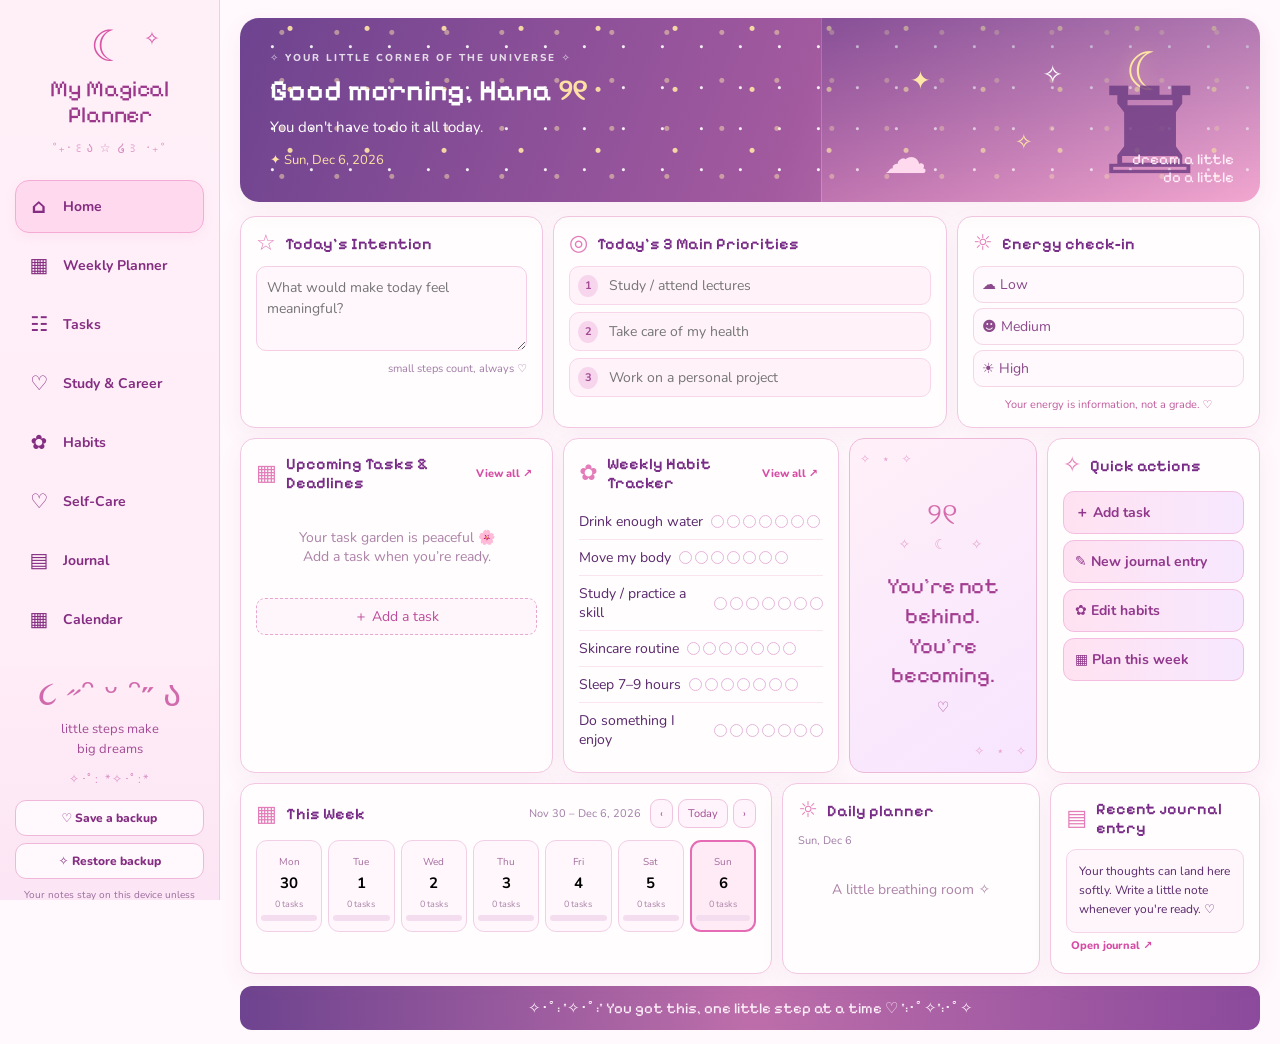
==== index.html @ 6325ad67 "Add files via upload" ====
<!doctype html>
<html lang="en">
<head>
  <meta charset="utf-8">
  <meta name="viewport" content="width=device-width, initial-scale=1">
  <meta name="theme-color" content="#f8c6e2">
  <meta name="description" content="A dreamy pink planner for gentle, magical progress.">
  <title>My Magical Planner ✦</title>
  <link rel="manifest" href="manifest.json">
  <link rel="icon" href="icon.svg" type="image/svg+xml">
  <link rel="stylesheet" href="style.css">
</head>
<body>
  <div class="app-shell">
    <aside class="sidebar">
      <div class="brand">
        <div class="brand-moon">☾<span>✧</span></div>
        <div class="brand-name">My Magical<br>Planner</div>
        <div class="tiny-divider">˚₊‧꒰ა ☆ ໒꒱ ‧₊˚</div>
      </div>
      <nav class="nav" aria-label="Main navigation">
        <button class="nav-link active" data-view="home"><span>⌂</span> Home</button>
        <button class="nav-link" data-view="weekly"><span>▦</span> Weekly Planner</button>
        <button class="nav-link" data-view="tasks"><span>☷</span> Tasks</button>
        <button class="nav-link" data-view="study"><span>♡</span> Study & Career</button>
        <button class="nav-link" data-view="habits"><span>✿</span> Habits</button>
        <button class="nav-link" data-view="selfcare"><span>♡</span> Self-Care</button>
        <button class="nav-link" data-view="journal"><span>▤</span> Journal</button>
        <button class="nav-link" data-view="calendar"><span>▦</span> Calendar</button>
      </nav>
      <div class="sidebar-bottom">
        <div class="sleepy-cat">૮ ˶ᵔ ᵕ ᵔ˶ ა<br><span>little steps make<br>big dreams</span></div>
        <div class="tiny-divider">✧･ﾟ: *✧･ﾟ:*</div>
        <div class="backup-tools">
          <button class="backup-button" id="exportBackup">♡ Save a backup</button>
          <button class="backup-button" id="importBackup">✧ Restore backup</button>
          <input id="backupFile" type="file" accept="application/json,.json" hidden>
          <small>Your notes stay on this device unless you export them.</small>
        </div>
      </div>
    </aside>

    <main class="main">
      <header class="hero">
        <div class="hero-copy">
          <div class="eyebrow">✧ YOUR LITTLE CORNER OF THE UNIVERSE ✧</div>
          <h1 id="greeting">Good evening, Hana <span>୨୧</span></h1>
          <p id="encouragement">You're allowed to grow gently.</p>
          <div class="date-line"><span>✦</span> <span id="todayDate"></span></div>
        </div>
        <div class="hero-art" aria-hidden="true">
          <div class="moon">☾</div><div class="star s1">✦</div><div class="star s2">✧</div>
          <div class="castle">♜</div><div class="cloud">☁</div><div class="sparkle">✧</div>
          <div class="hero-caption">dream a little<br>do a little</div>
        </div>
      </header>

      <div class="mobile-nav-hint">Choose a section from the menu to explore your planner ✨</div>
      <section id="view-home" class="view active">
        <div class="top-grid">
          <article class="card intention-card">
            <div class="card-title"><span class="icon">☆</span><h2>Today's Intention</h2></div>
            <textarea id="intention" rows="3" placeholder="What would make today feel meaningful?"></textarea>
            <div class="tiny-note">small steps count, always ♡</div>
          </article>
          <article class="card priorities-card">
            <div class="card-title"><span class="icon">◎</span><h2>Today's 3 Main Priorities</h2></div>
            <div id="priorityInputs" class="priority-list"></div>
          </article>
          <article class="card energy-card">
            <div class="card-title"><span class="icon">☼</span><h2>Energy check-in</h2></div>
            <div class="energy-options">
              <button data-energy="Low">☁ Low</button>
              <button data-energy="Medium">☻ Medium</button>
              <button data-energy="High">☀ High</button>
            </div>
            <p class="gentle-note" id="energyNote">Your energy is information, not a grade. ♡</p>
          </article>
        </div>
        <div class="middle-grid">
          <article class="card tasks-preview">
            <div class="card-title"><span class="icon">▦</span><h2>Upcoming Tasks & Deadlines</h2><button class="text-button" data-go="tasks">View all ↗</button></div>
            <div id="homeTasks"></div>
            <button class="add-inline" id="quickAddTask">＋ Add a task</button>
          </article>
          <article class="card habit-preview">
            <div class="card-title"><span class="icon">✿</span><h2>Weekly Habit Tracker</h2><button class="text-button" data-go="habits">View all ↗</button></div>
            <div id="homeHabits"></div>
          </article>
          <article class="quote-card">
            <div class="quote-deco">୨୧</div>
            <div class="quote-stars">✧　☾　✧</div>
            <p>You're not behind.<br>You're becoming.</p>
            <span>♡</span>
          </article>
          <article class="card quick-card">
            <div class="card-title"><span class="icon">✧</span><h2>Quick actions</h2></div>
            <button class="quick-action" id="quickTask">＋ Add task</button>
            <button class="quick-action" data-go="journal">✎ New journal entry</button>
            <button class="quick-action" data-go="habits">✿ Edit habits</button>
            <button class="quick-action" data-go="weekly">▦ Plan this week</button>
          </article>
        </div>
        <div class="bottom-grid">
          <article class="card week-strip-card">
            <div class="card-title"><span class="icon">▦</span><h2>This Week</h2><span id="weekRange" class="muted"></span><div class="week-controls"><button id="prevWeek" aria-label="Previous week">‹</button><button id="thisWeek">Today</button><button id="nextWeek" aria-label="Next week">›</button></div></div>
            <div id="weekStrip" class="week-strip"></div>
          </article>
          <article class="card daily-card">
            <div class="card-title"><span class="icon">☼</span><h2>Daily planner</h2></div>
            <div id="dailyDate" class="muted"></div>
            <div id="dailyTasks" class="daily-tasks"></div>
          </article>
          <article class="card journal-preview">
            <div class="card-title"><span class="icon">▤</span><h2>Recent journal entry</h2></div>
            <div id="recentJournal" class="journal-snippet">Your thoughts can land here softly. Write a little note whenever you're ready. ♡</div>
            <button class="text-button" data-go="journal">Open journal ↗</button>
          </article>
        </div>
      </section>

      <section id="view-weekly" class="view">
        <div class="section-heading"><div><div class="eyebrow">ONE WEEK AT A TIME</div><h1>Weekly planner <span>✧</span></h1><p>Make a plan that leaves room for being human.</p></div><div class="week-controls"><button id="weeklyPrev">‹ Previous</button><button id="weeklyToday">This week</button><button id="weeklyNext">Next ›</button></div></div>
        <article class="card"><div class="card-title"><h2 id="weeklyRange"></h2><span class="muted">Monday – Sunday</span></div><div id="weeklyDays" class="weekly-days"></div></article>
        <div class="two-col">
          <article class="card"><div class="card-title"><h2>My focus this week</h2></div><textarea id="weeklyFocus" rows="3" placeholder="What matters most this week?"></textarea></article>
          <article class="card"><div class="card-title"><h2>Weekly reflection</h2></div><label>Little wins<textarea id="weeklyWins" rows="2" placeholder="What went well?"></textarea></label><label>What I'd like to adjust<textarea id="weeklyAdjust" rows="2" placeholder="What can be gentler or simpler?"></textarea></label></article>
          <article class="card balance-card"><div class="card-title"><h2>My little life balance ✿</h2></div><p class="muted">No scores, no catching up. Just notice what needs a little love.</p><label>University & future me<textarea id="balanceStudy" rows="2" placeholder="One small step for study or career…"></textarea></label><label>Faith & meaning<textarea id="balanceFaith" rows="2" placeholder="Salah, Quran, or a moment of gratitude…"></textarea></label><label>Body & mind<textarea id="balanceWellbeing" rows="2" placeholder="Rest, movement, food, calm…"></textarea></label><label>Joy & connection<textarea id="balanceJoy" rows="2" placeholder="Something fun, creative, or with people I love…"></textarea></label></article>
        </div>
      </section>

      <section id="view-tasks" class="view">
        <div class="section-heading"><div><div class="eyebrow">GET IT OUT OF YOUR HEAD</div><h1>Little task garden <span>♡</span></h1><p>Every checkbox is a tiny win, not a test.</p></div><button class="primary-button" id="addTaskBtn">＋ Add task</button></div>
        <article class="card">
          <div class="filter-row"><input id="taskSearch" placeholder="Search your tasks…" aria-label="Search tasks"><select id="taskFilter"><option value="all">All tasks</option><option value="today">Due today</option><option value="week">This week</option><option value="upcoming">Upcoming</option><option value="completed">Completed</option></select><select id="categoryFilter"><option value="all">All categories</option><option>University</option><option>Career</option><option>Personal</option><option>Health</option><option>Study</option><option>Other</option></select></div>
          <div id="taskList" class="task-list"></div>
        </article>
      </section>

      <section id="view-study" class="view">
        <div class="section-heading"><div><div class="eyebrow">FUTURE YOU IS CHEERING</div><h1>Study & career <span>✧</span></h1><p>Build skills in small, steady sessions.</p></div></div>
        <div class="two-col">
          <article class="card"><div class="card-title"><h2>Focus timer</h2></div><div class="timer-display" id="timerDisplay">25:00</div><div class="timer-presets"><button data-minutes="25">25 min</button><button data-minutes="50">50 min</button><button data-minutes="5">5 min break</button></div><div class="timer-actions"><button class="primary-button" id="timerStart">Start</button><button class="soft-button" id="timerReset">Reset</button></div><p id="timerMessage" class="muted">One thing at a time. You've got this.</p></article>
          <article class="card"><div class="card-title"><h2>Courses & topics</h2><button id="addCourse" class="text-button">＋ Add</button></div><div id="courseList"></div></article>
        </div>
        <article class="card"><div class="card-title"><h2>Career & project milestones</h2><button id="addMilestone" class="text-button">＋ Add milestone</button></div><div id="milestoneList"></div></article>
      </section>

      <section id="view-habits" class="view">
        <div class="section-heading"><div><div class="eyebrow">GENTLE CONSISTENCY</div><h1>Habit garden <span>✿</span></h1><p>Missed a day? Nothing is ruined. Begin again.</p></div><button class="primary-button" id="addHabit">＋ Add habit</button></div>
        <article class="card"><div class="card-title"><h2>Your weekly habits</h2><span id="habitSummary" class="muted"></span></div><div id="habitTable"></div></article>
      </section>

      <section id="view-selfcare" class="view">
        <div class="section-heading"><div><div class="eyebrow">CARE, NOT PERFECTION</div><h1>Self-care nook <span>♡</span></h1><p>Keep it simple enough to come back to.</p></div></div>
        <div class="two-col">
          <article class="card"><div class="card-title"><h2>Morning routine</h2><button class="text-button" data-routine-add="morning">＋ Add</button></div><div id="morningRoutine"></div></article>
          <article class="card"><div class="card-title"><h2>Evening routine</h2><button class="text-button" data-routine-add="evening">＋ Add</button></div><div id="eveningRoutine"></div></article>
        </div>
        <article class="card"><div class="card-title"><h2>Wellbeing notes</h2></div><label>Anything you noticed today?<textarea id="wellbeingNotes" rows="4" placeholder="Energy, sleep, movement, or anything on your mind…"></textarea></label></article>
      </section>

      <section id="view-journal" class="view">
        <div class="section-heading"><div><div class="eyebrow">A SOFT PLACE TO LAND</div><h1>Dear diary <span>୨୧</span></h1><p>No perfect words required. A sentence is enough.</p></div><button class="primary-button" id="newJournal">＋ New entry</button></div>
        <div class="two-col journal-layout"><article class="card"><div class="card-title"><h2 id="journalFormTitle">A little note to myself</h2></div><input id="journalTitle" placeholder="Entry title (optional)"><div class="prompt-chips"><button data-prompt="What is on my mind?">On my mind</button><button data-prompt="What went well today?">Little wins</button><button data-prompt="What do I need tomorrow?">For tomorrow</button><button data-prompt="One thing I'm grateful for:">Gratitude</button></div><textarea id="journalBody" rows="9" placeholder="Let the thoughts out…"></textarea><div class="form-actions"><button class="primary-button" id="saveJournal">Save entry</button><button class="soft-button" id="cancelJournal">Clear</button></div></article><article class="card"><div class="card-title"><h2>Saved entries</h2></div><div id="journalList"></div></article></div>
      </section>

      <section id="view-calendar" class="view">
        <div class="section-heading"><div><div class="eyebrow">THE DAYS AHEAD</div><h1>Calendar <span>☾</span></h1><p>See your plans, one day at a time.</p></div><div class="week-controls"><button id="calPrev">‹</button><span id="calMonth"></span><button id="calNext">›</button></div></div>
        <article class="card"><div id="calendarGrid" class="calendar-grid"></div></article>
        <article class="card"><div class="card-title"><h2 id="selectedDateTitle">Selected day</h2><button class="text-button" id="calendarAddTask">＋ Add task</button></div><div id="selectedDateTasks"></div></article>
      </section>

      <footer class="footer-banner"><span>✧･ﾟ: *✧･ﾟ:* </span> You got this, one little step at a time ♡ <span> *:･ﾟ✧*:･ﾟ✧</span></footer>
    </main>
  </div>

  <dialog id="taskDialog" class="modal">
    <form id="taskForm" method="dialog">
      <div class="card-title"><h2 id="taskDialogTitle">Add a little task</h2><button type="button" class="icon-button" id="closeTaskDialog" aria-label="Close">×</button></div>
      <input type="hidden" id="taskId">
      <label>Task name<input id="taskTitle" required maxlength="120" placeholder="What needs doing?"></label>
      <div class="form-two"><label>Due date<input id="taskDue" type="date"></label><label>Category<select id="taskCategory"><option>University</option><option>Career</option><option>Personal</option><option>Health</option><option>Study</option><option>Other</option></select></label></div>
      <label>Priority<select id="taskPriority"><option>Normal</option><option>High</option><option>Low</option></select></label>
      <label>Notes (optional)<textarea id="taskNotes" rows="2" placeholder="Anything to remember?"></textarea></label>
      <div class="form-actions"><button class="primary-button" type="submit">Save task</button><button class="soft-button" type="button" id="deleteTask" hidden>Delete</button></div>
    </form>
  </dialog>
  <div id="toast" class="toast" role="status" aria-live="polite"></div>
  <script src="app.js"></script>
</body>
</html>
---- style.css ----
@import url('https://fonts.googleapis.com/css2?family=Nunito:wght@400;500;600;700;800&family=Pixelify+Sans:wght@500;600;700&display=swap');
:root{--pink:#f7b8dc;--pink2:#ffe5f2;--pink3:#fff6fb;--rose:#df65ad;--deep:#6f287f;--purple:#8d62a8;--lav:#eee0ff;--ink:#59276b;--muted:#a17ca7;--line:#f3c7e2;--white:#fffdfd;--shadow:0 8px 24px #a34c8010}
*{box-sizing:border-box}body{margin:0;background:#fff8fc;color:var(--ink);font-family:Nunito,system-ui,sans-serif;font-size:14px}button,input,textarea,select{font:inherit}button{cursor:pointer;transition:transform .15s,box-shadow .15s,background .15s}button:hover{transform:translateY(-1px)}button:focus-visible,input:focus-visible,textarea:focus-visible,select:focus-visible{outline:3px solid #eaa4d4;outline-offset:2px}.app-shell{display:grid;grid-template-columns:220px minmax(0,1fr);min-height:100vh}.sidebar{background:linear-gradient(180deg,#fff0f8,#ffedf7 72%,#fce5f4);border-right:1px solid #f4cce4;padding:22px 15px;display:flex;flex-direction:column;position:sticky;top:0;height:100vh;overflow:auto}.brand{text-align:center;padding:4px 0 24px}.brand-moon{font-size:43px;color:#d956a7;position:relative;line-height:1}.brand-moon span{font-size:19px;position:absolute;top:4px;right:44px}.brand-name{font-family:'Pixelify Sans',cursive;font-size:23px;line-height:1.12;color:#9b388c;margin-top:7px}.tiny-divider{color:#d88dc3;letter-spacing:2px;font-size:12px;margin-top:12px}.nav{display:grid;gap:6px}.nav-link{border:1px solid transparent;background:transparent;color:#842d82;text-align:left;padding:12px 11px;border-radius:14px;font-weight:700;display:flex;align-items:center;gap:12px}.nav-link span{font-size:20px;width:24px;text-align:center}.nav-link.active,.nav-link:hover{background:#ffd9ee;border-color:#f4acd6;box-shadow:0 4px 12px #dd69ad12}.sidebar-bottom{margin-top:auto;text-align:center;padding-top:22px}.sleepy-cat{font-size:35px;color:#d16aad;line-height:1.5}.sleepy-cat span{font-size:13px;display:block;line-height:1.5;color:#a34b94}.main{padding:18px 20px 14px;min-width:0;max-width:1700px;width:100%;margin:0 auto}.hero{min-height:184px;border-radius:19px;overflow:hidden;padding:26px 30px;position:relative;color:white;background:linear-gradient(110deg,#6e438f 0%,#a35a9f 55%,#f1a7d0 100%);box-shadow:var(--shadow);display:flex;align-items:center}.hero:before{content:"";position:absolute;inset:0;background:radial-gradient(circle at 76% 30%,#ffe9ad88 0 2px,transparent 3px),radial-gradient(circle at 83% 70%,#fff 0 1px,transparent 2px),radial-gradient(circle at 65% 17%,#ffe6a7 0 2px,transparent 3px);background-size:55px 48px,39px 41px,77px 61px;opacity:.9}.hero-copy{position:relative;z-index:2;max-width:58%}.eyebrow{font-size:10px;letter-spacing:2px;font-weight:800;opacity:.8}.hero h1,.section-heading h1{font-family:'Pixelify Sans',cursive;font-size:clamp(24px,2.3vw,35px);font-weight:600;line-height:1.2;margin:8px 0}.hero h1 span{color:#ffe1a5}.hero p{margin:0 0 14px;font-size:15px}.date-line{font-size:13px}.date-line span{color:#ffe1a5}.hero-art{position:absolute;right:0;top:0;width:43%;height:100%;background:linear-gradient(180deg,#61438c66,#f6a6cf44);border-left:1px solid #ffffff30;overflow:hidden}.moon{position:absolute;right:20%;top:10%;font-size:53px;color:#ffe6a2;text-shadow:0 0 20px #ffe6a277}.castle{position:absolute;bottom:-13px;right:13%;font-size:120px;color:#6c3b83;opacity:.8;transform:scaleX(1.2)}.cloud{position:absolute;bottom:13px;left:14%;font-size:44px;color:#ffd9ed}.star{position:absolute;color:#ffe7a7}.s1{top:25%;left:20%;font-size:25px}.s2{top:60%;left:44%;font-size:21px}.sparkle{position:absolute;top:22%;right:45%;font-size:25px;color:#fff}.hero-caption{position:absolute;right:6%;bottom:16px;font-family:'Pixelify Sans',cursive;text-align:right;line-height:1.2;color:#fff0fa;font-size:15px}.mobile-nav-hint{display:none}.view{display:none}.view.active{display:block}.top-grid{display:grid;grid-template-columns:1fr 1.3fr 1fr;gap:10px;margin-top:14px}.middle-grid{display:grid;grid-template-columns:1.25fr 1.1fr .75fr .85fr;gap:10px;margin-top:10px}.bottom-grid{display:grid;grid-template-columns:1.65fr .8fr .65fr;gap:10px;margin-top:10px}.card{background:#fffdfd;border:1px solid var(--line);border-radius:15px;padding:15px;box-shadow:var(--shadow);min-width:0}.card-title{display:flex;align-items:center;gap:9px;margin-bottom:12px;min-width:0}.card-title h2{font-family:'Pixelify Sans',cursive;font-size:16px;font-weight:600;margin:0;color:#782c87;flex:1}.icon{font-size:22px;color:#e37cb9;line-height:1}.text-button{border:0;background:transparent;color:#d54da5;font-size:11px;font-weight:800;white-space:nowrap;padding:5px}.text-button:hover{text-decoration:underline}.card textarea,.card input,.card select,.modal input,.modal textarea,.modal select{width:100%;border:1px solid #f5cde4;background:#fff7fc;border-radius:10px;padding:10px;color:var(--ink);resize:vertical}.card textarea{line-height:1.5}.intention-card textarea{min-height:80px}.tiny-note,.muted{color:var(--muted);font-size:11px}.tiny-note{text-align:right;margin-top:5px}.priority-list{display:grid;gap:7px}.priority-row{display:flex;align-items:center;gap:8px;background:#fff2f9;border:1px solid #f8d6e9;border-radius:10px;padding:6px 8px}.priority-row b{border-radius:50%;background:#f7d5ed;color:#a34b94;width:22px;height:22px;display:grid;place-items:center;font-size:11px}.priority-row input{border:0;background:transparent;padding:3px;min-width:0}.priority-row input:focus{outline:none}.priority-row input:focus-visible{outline:2px solid #eaa4d4}.energy-options{display:grid;gap:5px}.energy-options button{border:1px solid #f4d6e7;border-radius:10px;background:#fff9fd;color:#8b4a8b;padding:8px;text-align:left}.energy-options button.selected{background:#ffd9ee;border-color:#ed7dbd;font-weight:800}.gentle-note{text-align:center;font-size:11px;color:#c15d9f;margin:10px 0 0}.middle-grid .card{min-height:220px}.task-preview-row,.habit-row,.routine-row{display:flex;align-items:center;gap:8px;padding:8px 0;border-bottom:1px solid #fae4f0}.task-preview-row:last-child,.habit-row:last-child,.routine-row:last-child{border-bottom:0}.check{accent-color:#d75eaa;width:16px;height:16px;flex:0 0 auto}.task-preview-title{flex:1;min-width:0;overflow-wrap:anywhere}.done .task-preview-title,.done .task-title{text-decoration:line-through;color:#bba5bb}.tag{font-size:10px;padding:3px 7px;border-radius:99px;background:#f0e0ff;color:#8651a4;white-space:nowrap}.due{font-size:10px;color:#a57baa;white-space:nowrap}.add-inline{border:1px dashed #e8a6cf;background:#fff6fb;border-radius:9px;color:#bc4c99;width:100%;padding:8px;margin-top:8px}.habit-row label{flex:1}.habit-dots{display:flex;gap:3px}.habit-dots button{width:13px;height:13px;padding:0;border:1px solid #e6b5db;border-radius:50%;background:#fff}.habit-dots button.checked{background:#df75b7;border-color:#df75b7;box-shadow:inset 0 0 0 3px #fff}.quote-card{border:1px solid #edb9d9;border-radius:15px;background:linear-gradient(145deg,#fff0f8,#f7e5ff);min-height:220px;display:flex;flex-direction:column;justify-content:center;align-items:center;text-align:center;padding:14px;color:#a33c91;position:relative;overflow:hidden}.quote-card:before,.quote-card:after{content:"✧　⋆　✧";position:absolute;color:#e9a2d1;font-size:12px}.quote-card:before{top:12px;left:10px}.quote-card:after{bottom:12px;right:10px}.quote-deco{font-size:30px;color:#d66cad}.quote-stars{color:#e7a5ce;letter-spacing:5px}.quote-card p{font-family:'Pixelify Sans',cursive;font-size:22px;line-height:1.35;margin:18px 0 7px}.quick-card{display:flex;flex-direction:column}.quick-action{background:linear-gradient(90deg,#ffe2f1,#f7e8ff);border:1px solid #f3bde0;color:#91378c;border-radius:11px;text-align:left;padding:11px;margin:3px 0;font-weight:700}.quick-action:hover{background:#ffd6ec}.week-controls{display:flex;align-items:center;gap:5px;margin-left:auto}.week-controls button,.timer-presets button{border:1px solid #f0c4df;border-radius:9px;background:#fff4fb;color:#a34b94;padding:6px 9px;font-size:11px}.week-strip{display:grid;grid-template-columns:repeat(7,minmax(0,1fr));gap:6px}.week-day{border:1px solid #f1d0e6;background:#fff7fc;border-radius:11px;text-align:center;padding:9px 4px;cursor:pointer;min-width:0}.week-day.selected{border:2px solid #e56bb5;background:#ffebf6}.week-day .day-name{font-size:10px;color:#a56b9e}.week-day strong{display:block;font-size:15px;margin:3px}.week-day small{display:block;font-size:9px;color:#aa83a8;margin:5px 0}.mini-progress{height:6px;border-radius:99px;background:#f4ddef;overflow:hidden}.mini-progress span{display:block;height:100%;background:linear-gradient(90deg,#f48cc6,#ba8ce7);border-radius:99px}.daily-tasks{margin-top:8px}.daily-task{display:flex;gap:7px;align-items:center;padding:7px 0;border-bottom:1px solid #f7e4f0;font-size:11px}.journal-snippet{background:#fff6fb;border:1px solid #f5d4e8;border-radius:10px;padding:12px;font-size:12px;line-height:1.6;white-space:pre-wrap;overflow-wrap:anywhere;max-height:125px;overflow:auto}.footer-banner{margin-top:12px;border-radius:12px;text-align:center;background:linear-gradient(90deg,#6e438f,#bd6eaa,#8b4a9c);color:#fff1fb;padding:13px;font-family:'Pixelify Sans',cursive;font-size:15px}.section-heading{display:flex;justify-content:space-between;align-items:center;gap:15px;margin:22px 2px 14px}.section-heading h1{color:#772c83;margin:4px 0}.section-heading h1 span{color:#dc77b7}.section-heading p{margin:0;color:#a27ca7}.primary-button,.soft-button{border-radius:11px;padding:10px 15px;font-weight:800;border:1px solid #e9a9d1}.primary-button{background:linear-gradient(100deg,#ed8ac4,#d9a5ed);color:#fff;box-shadow:0 5px 12px #d76bb01c}.soft-button{background:#fff4fb;color:#a34b94}.two-col{display:grid;grid-template-columns:1fr 1fr;gap:12px;margin-top:12px}.weekly-days{display:grid;grid-template-columns:repeat(7,minmax(0,1fr));gap:8px}.weekly-day-card{background:#fff8fc;border:1px solid #f3d2e7;border-radius:12px;padding:10px;min-height:175px}.weekly-day-card h3{font-family:'Pixelify Sans',cursive;font-size:14px;margin:0 0 3px}.weekly-day-card .muted{margin-bottom:10px}.day-task-list{display:grid;gap:5px;margin-bottom:8px}.day-task-pill{font-size:11px;background:#f8e7f7;padding:6px;border-radius:7px;overflow-wrap:anywhere}.day-add{border:1px dashed #e4a8ce;background:#fff;color:#bd5c9d;border-radius:7px;padding:5px;width:100%;font-size:11px}.two-col label,.modal label{display:block;font-size:12px;font-weight:800;color:#8c548e;margin:9px 0}.two-col label textarea{margin-top:6px}.filter-row{display:flex;gap:8px;margin-bottom:12px}.filter-row input{flex:1}.filter-row select{width:auto;min-width:130px}.task-list{display:grid;gap:8px}.task-item{display:flex;align-items:center;gap:10px;padding:12px;border:1px solid #f3d3e7;border-radius:12px;background:#fff9fd}.task-item .task-main{flex:1;min-width:0}.task-title{font-weight:800;overflow-wrap:anywhere}.task-meta{font-size:11px;color:#a17ca7;margin-top:4px}.task-notes{font-size:12px;margin-top:5px;white-space:pre-wrap}.task-item-actions{display:flex;gap:5px}.small-btn{border:1px solid #f0c7df;background:#fff1f9;color:#a34891;border-radius:8px;padding:6px 8px;font-size:11px}.empty-state{text-align:center;padding:24px;color:#ad82a8}.timer-display{font-family:'Pixelify Sans',cursive;font-size:60px;text-align:center;color:#a64798;padding:12px}.timer-presets,.timer-actions{display:flex;justify-content:center;gap:8px;flex-wrap:wrap}.timer-actions{margin-top:12px}.course-row,.milestone-row,.journal-entry{border:1px solid #f3d5e8;background:#fff8fc;border-radius:11px;padding:11px;margin:7px 0}.course-row,.milestone-row{display:flex;gap:9px;align-items:center}.course-row span,.milestone-row span{flex:1;overflow-wrap:anywhere}.journal-entry h3{margin:0 0 5px;font-size:14px}.journal-entry p{white-space:pre-wrap;overflow-wrap:anywhere;line-height:1.5;margin:8px 0}.journal-entry .muted{margin-bottom:6px}.habit-table-row{display:grid;grid-template-columns:minmax(120px,1fr) repeat(7,35px) 65px;gap:5px;align-items:center;padding:12px 4px;border-bottom:1px solid #f6e2ef}.habit-table-row.header{font-weight:800;color:#a26c9f;font-size:11px}.habit-table-row .habit-day-check{justify-self:center;accent-color:#d75eaa;width:17px;height:17px}.habit-name-edit{border:0!important;background:transparent!important;padding:5px!important;font-weight:800}.habit-count{font-size:11px;text-align:center;color:#a16ca0}.routine-row input{flex:1;border:0;background:transparent;padding:4px;color:var(--ink)}.routine-row button{border:0;background:transparent;color:#c46ba6}.calendar-grid{display:grid;grid-template-columns:repeat(7,minmax(0,1fr));gap:6px}.calendar-cell{min-height:78px;border:1px solid #f2d2e7;background:#fff8fc;border-radius:10px;padding:7px;text-align:left;color:var(--ink)}.calendar-cell.day-label{min-height:auto;background:transparent;border:0;text-align:center;font-weight:800;color:#a36ba0}.calendar-cell.muted-day{opacity:.45}.calendar-cell.selected{border:2px solid #df6eb4;background:#ffe9f5}.calendar-cell.today{box-shadow:inset 0 0 0 1px #d9a5ed}.calendar-cell strong{display:block}.calendar-dot{display:block;font-size:10px;color:#b64b99;overflow:hidden;text-overflow:ellipsis;white-space:nowrap;margin-top:5px}.modal{border:1px solid #edb8d9;border-radius:18px;padding:22px;width:min(520px,calc(100vw - 28px));background:#fffafd;color:var(--ink);box-shadow:0 20px 70px #58215d40}.modal::backdrop{background:#52265a66;backdrop-filter:blur(3px)}.modal .card-title{justify-content:space-between}.modal .card-title h2{font-size:20px}.icon-button{border:0;background:#ffebf6;color:#9a408b;border-radius:50%;width:30px;height:30px;font-size:20px}.form-two{display:grid;grid-template-columns:1fr 1fr;gap:10px}.form-actions{display:flex;gap:8px;justify-content:flex-end;margin-top:14px}.prompt-chips{display:flex;gap:5px;flex-wrap:wrap;margin:10px 0}.prompt-chips button{border:1px solid #f0c5df;background:#fff2f9;border-radius:99px;padding:6px 9px;color:#9c4d91;font-size:11px}.toast{position:fixed;bottom:20px;left:50%;transform:translate(-50%,20px);opacity:0;pointer-events:none;background:#743d83;color:#fff;border-radius:99px;padding:11px 17px;box-shadow:0 8px 30px #54206030;transition:.25s;z-index:20}.toast.show{opacity:1;transform:translate(-50%,0)}.week-strip-card .card-title{flex-wrap:wrap}.week-strip-card .week-controls{margin-left:auto}
@media(max-width:1200px){.middle-grid{grid-template-columns:1fr 1fr}.bottom-grid{grid-template-columns:1.3fr 1fr}.journal-preview{grid-column:1/-1}.top-grid{grid-template-columns:1fr 1.2fr}.energy-card{grid-column:1/-1}.energy-options{grid-template-columns:repeat(3,1fr)}.gentle-note{grid-column:1/-1}.weekly-days{grid-template-columns:repeat(4,minmax(0,1fr))}}
@media(max-width:760px){.app-shell{display:block}.sidebar{position:relative;height:auto;padding:10px 12px;border-right:0;border-bottom:1px solid #f4cce4}.brand{padding:0 0 7px;display:flex;align-items:center;justify-content:center;gap:9px}.brand-moon{font-size:28px}.brand-moon span{right:-4px;top:0}.brand-name{font-size:17px;margin:0}.brand .tiny-divider,.sidebar-bottom{display:none}.nav{display:flex;overflow-x:auto;gap:5px;padding-bottom:2px}.nav-link{white-space:nowrap;padding:8px 10px;font-size:12px;gap:5px}.nav-link span{font-size:15px;width:auto}.main{padding:12px}.hero{min-height:160px;padding:19px}.hero-copy{max-width:75%}.hero-art{width:36%;opacity:.8}.hero h1{font-size:24px}.hero p{font-size:13px}.top-grid,.middle-grid,.bottom-grid,.two-col{grid-template-columns:1fr}.energy-card,.journal-preview{grid-column:auto}.card{padding:13px}.middle-grid .card{min-height:0}.section-heading{align-items:flex-start;flex-direction:column}.section-heading .week-controls{margin-left:0}.week-strip{gap:4px}.week-day{padding:8px 2px}.week-day .day-name{font-size:9px}.week-day strong{font-size:13px}.week-day small{font-size:8px}.weekly-days{grid-template-columns:repeat(2,minmax(0,1fr))}.filter-row{flex-wrap:wrap}.filter-row input{flex-basis:100%}.filter-row select{flex:1;min-width:0}.task-item{align-items:flex-start;flex-wrap:wrap}.task-item-actions{margin-left:32px}.habit-table-row{grid-template-columns:minmax(90px,1fr) repeat(7,25px) 40px;gap:2px;font-size:11px;overflow-x:auto}.calendar-cell{min-height:55px;padding:5px;font-size:11px}.calendar-dot{font-size:8px}.footer-banner{font-size:12px}.footer-banner span{display:none}.hero-caption{font-size:11px}.castle{font-size:85px}}
@media(prefers-reduced-motion:reduce){*{transition:none!important;scroll-behavior:auto!important}}

/* Gentle backup tools and balanced weekly check-in */
.backup-tools{display:grid;gap:7px;margin-top:13px}.backup-button{border:1px solid #efb8da;background:#fff8fc;color:#842d82;border-radius:11px;padding:9px 8px;font-weight:800;font-size:12px}.backup-button:hover{background:#ffe3f2}.backup-tools small{font-size:10px;line-height:1.45;color:#9a6d9d;padding:2px 4px}.balance-card{grid-column:1/-1}.balance-card label{display:block;margin-top:10px}.balance-card textarea{margin-top:5px}.balance-card .muted{margin-top:0}@media(max-width:760px){.backup-tools{display:flex;flex-wrap:wrap;justify-content:center;margin:8px 0 2px}.backup-tools small{flex-basis:100%;text-align:center}.balance-card{grid-column:auto}}
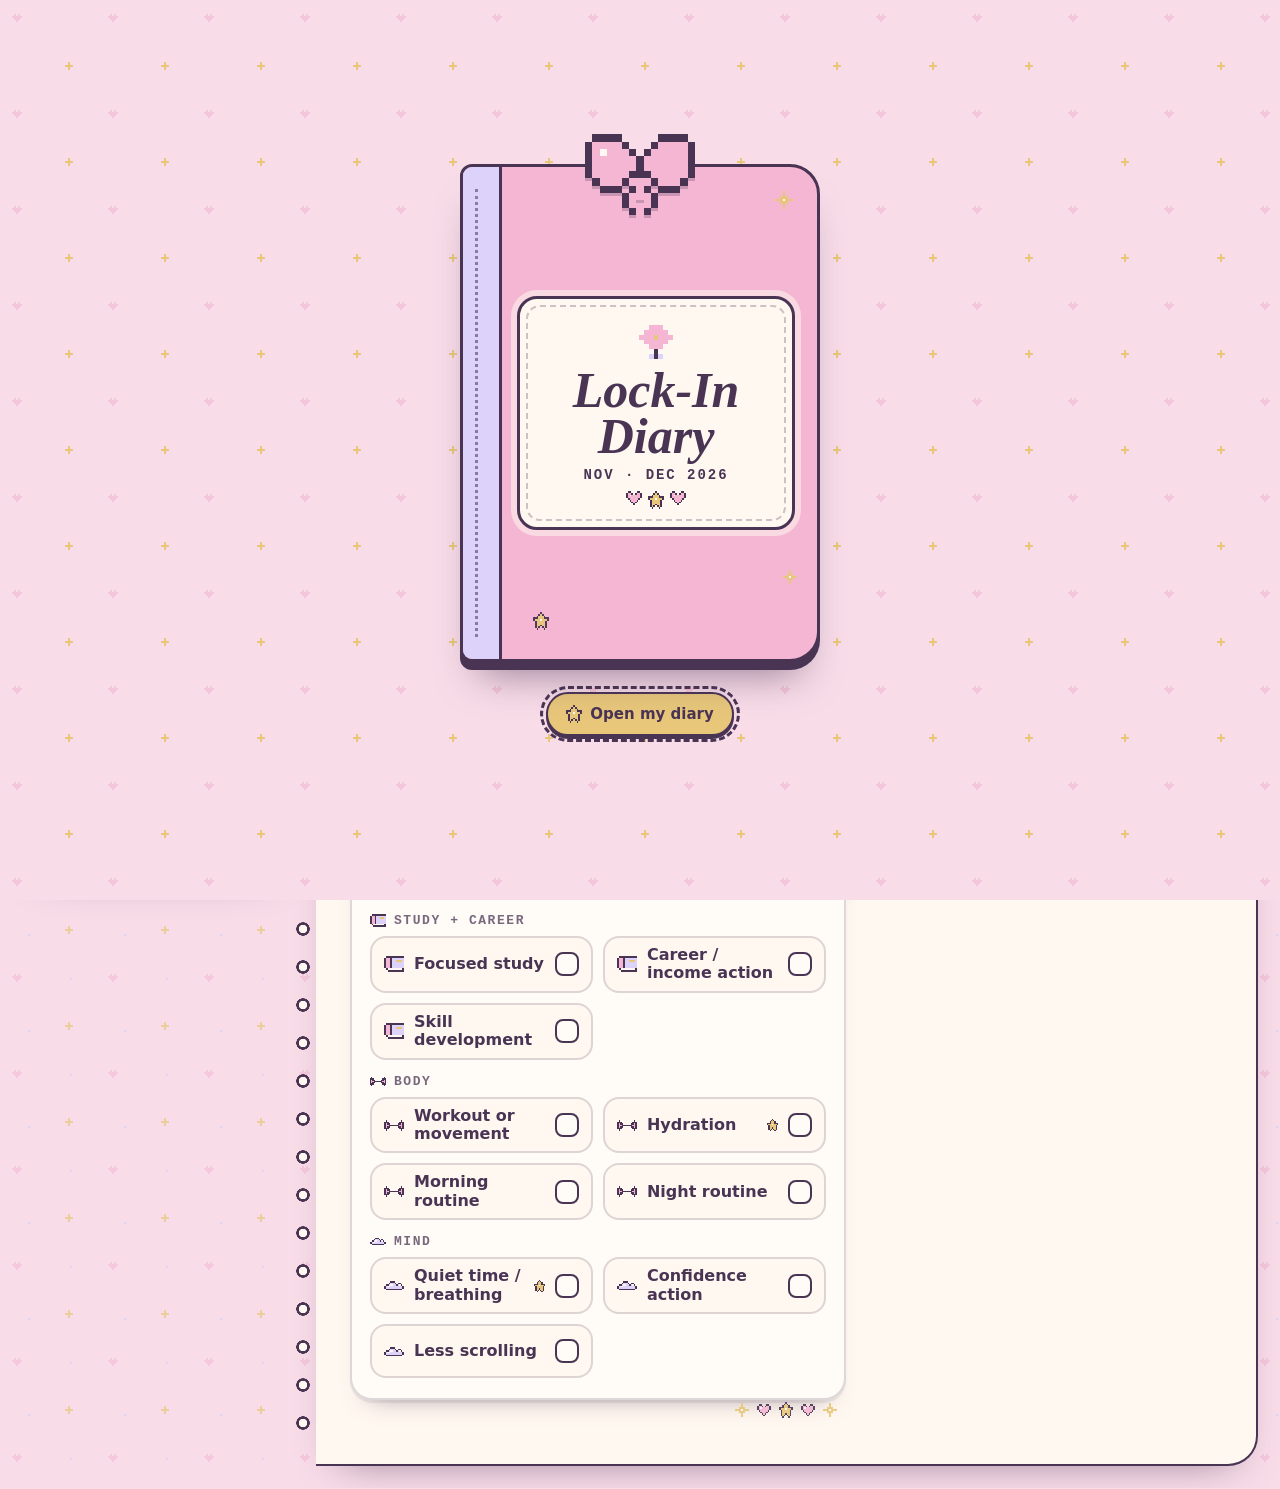
==== commit 5aa0ed73: "Add files via upload" ====
--- a/index.html
+++ b/index.html
@@ -1,192 +1,43 @@
 <!doctype html>
 <html lang="en">
 <head>
-  <meta charset="utf-8">
-  <meta name="viewport" content="width=device-width, initial-scale=1">
-  <meta name="theme-color" content="#f8c6e2">
-  <meta name="description" content="A dreamy pink planner for gentle, magical progress.">
-  <title>My Magical Planner ✦</title>
-  <link rel="manifest" href="manifest.json">
-  <link rel="icon" href="icon.svg" type="image/svg+xml">
-  <link rel="stylesheet" href="style.css">
+<meta charset="utf-8">
+<meta name="viewport" content="width=device-width,initial-scale=1,viewport-fit=cover">
+<title>Lock-In Diary</title>
+<meta name="description" content="A pastel pixel diary and planner for November and December 2026.">
+<meta name="theme-color" content="#F4B6D2">
+<meta name="color-scheme" content="light">
+<link rel="manifest" href="manifest.webmanifest">
+<link rel="icon" type="image/png" href="icons/favicon-64.png">
+<link rel="apple-touch-icon" href="icons/apple-touch-icon.png">
+<meta name="mobile-web-app-capable" content="yes">
+<meta name="apple-mobile-web-app-capable" content="yes">
+<meta name="apple-mobile-web-app-title" content="Lock-In Diary">
+<link rel="stylesheet" href="styles.css">
 </head>
 <body>
-  <div class="app-shell">
-    <aside class="sidebar">
-      <div class="brand">
-        <div class="brand-moon">☾<span>✧</span></div>
-        <div class="brand-name">My Magical<br>Planner</div>
-        <div class="tiny-divider">˚₊‧꒰ა ☆ ໒꒱ ‧₊˚</div>
-      </div>
-      <nav class="nav" aria-label="Main navigation">
-        <button class="nav-link active" data-view="home"><span>⌂</span> Home</button>
-        <button class="nav-link" data-view="weekly"><span>▦</span> Weekly Planner</button>
-        <button class="nav-link" data-view="tasks"><span>☷</span> Tasks</button>
-        <button class="nav-link" data-view="study"><span>♡</span> Study & Career</button>
-        <button class="nav-link" data-view="habits"><span>✿</span> Habits</button>
-        <button class="nav-link" data-view="selfcare"><span>♡</span> Self-Care</button>
-        <button class="nav-link" data-view="journal"><span>▤</span> Journal</button>
-        <button class="nav-link" data-view="calendar"><span>▦</span> Calendar</button>
-      </nav>
-      <div class="sidebar-bottom">
-        <div class="sleepy-cat">૮ ˶ᵔ ᵕ ᵔ˶ ა<br><span>little steps make<br>big dreams</span></div>
-        <div class="tiny-divider">✧･ﾟ: *✧･ﾟ:*</div>
-        <div class="backup-tools">
-          <button class="backup-button" id="exportBackup">♡ Save a backup</button>
-          <button class="backup-button" id="importBackup">✧ Restore backup</button>
-          <input id="backupFile" type="file" accept="application/json,.json" hidden>
-          <small>Your notes stay on this device unless you export them.</small>
-        </div>
-      </div>
-    </aside>
-
-    <main class="main">
-      <header class="hero">
-        <div class="hero-copy">
-          <div class="eyebrow">✧ YOUR LITTLE CORNER OF THE UNIVERSE ✧</div>
-          <h1 id="greeting">Good evening, Hana <span>୨୧</span></h1>
-          <p id="encouragement">You're allowed to grow gently.</p>
-          <div class="date-line"><span>✦</span> <span id="todayDate"></span></div>
-        </div>
-        <div class="hero-art" aria-hidden="true">
-          <div class="moon">☾</div><div class="star s1">✦</div><div class="star s2">✧</div>
-          <div class="castle">♜</div><div class="cloud">☁</div><div class="sparkle">✧</div>
-          <div class="hero-caption">dream a little<br>do a little</div>
-        </div>
-      </header>
-
-      <div class="mobile-nav-hint">Choose a section from the menu to explore your planner ✨</div>
-      <section id="view-home" class="view active">
-        <div class="top-grid">
-          <article class="card intention-card">
-            <div class="card-title"><span class="icon">☆</span><h2>Today's Intention</h2></div>
-            <textarea id="intention" rows="3" placeholder="What would make today feel meaningful?"></textarea>
-            <div class="tiny-note">small steps count, always ♡</div>
-          </article>
-          <article class="card priorities-card">
-            <div class="card-title"><span class="icon">◎</span><h2>Today's 3 Main Priorities</h2></div>
-            <div id="priorityInputs" class="priority-list"></div>
-          </article>
-          <article class="card energy-card">
-            <div class="card-title"><span class="icon">☼</span><h2>Energy check-in</h2></div>
-            <div class="energy-options">
-              <button data-energy="Low">☁ Low</button>
-              <button data-energy="Medium">☻ Medium</button>
-              <button data-energy="High">☀ High</button>
-            </div>
-            <p class="gentle-note" id="energyNote">Your energy is information, not a grade. ♡</p>
-          </article>
-        </div>
-        <div class="middle-grid">
-          <article class="card tasks-preview">
-            <div class="card-title"><span class="icon">▦</span><h2>Upcoming Tasks & Deadlines</h2><button class="text-button" data-go="tasks">View all ↗</button></div>
-            <div id="homeTasks"></div>
-            <button class="add-inline" id="quickAddTask">＋ Add a task</button>
-          </article>
-          <article class="card habit-preview">
-            <div class="card-title"><span class="icon">✿</span><h2>Weekly Habit Tracker</h2><button class="text-button" data-go="habits">View all ↗</button></div>
-            <div id="homeHabits"></div>
-          </article>
-          <article class="quote-card">
-            <div class="quote-deco">୨୧</div>
-            <div class="quote-stars">✧　☾　✧</div>
-            <p>You're not behind.<br>You're becoming.</p>
-            <span>♡</span>
-          </article>
-          <article class="card quick-card">
-            <div class="card-title"><span class="icon">✧</span><h2>Quick actions</h2></div>
-            <button class="quick-action" id="quickTask">＋ Add task</button>
-            <button class="quick-action" data-go="journal">✎ New journal entry</button>
-            <button class="quick-action" data-go="habits">✿ Edit habits</button>
-            <button class="quick-action" data-go="weekly">▦ Plan this week</button>
-          </article>
-        </div>
-        <div class="bottom-grid">
-          <article class="card week-strip-card">
-            <div class="card-title"><span class="icon">▦</span><h2>This Week</h2><span id="weekRange" class="muted"></span><div class="week-controls"><button id="prevWeek" aria-label="Previous week">‹</button><button id="thisWeek">Today</button><button id="nextWeek" aria-label="Next week">›</button></div></div>
-            <div id="weekStrip" class="week-strip"></div>
-          </article>
-          <article class="card daily-card">
-            <div class="card-title"><span class="icon">☼</span><h2>Daily planner</h2></div>
-            <div id="dailyDate" class="muted"></div>
-            <div id="dailyTasks" class="daily-tasks"></div>
-          </article>
-          <article class="card journal-preview">
-            <div class="card-title"><span class="icon">▤</span><h2>Recent journal entry</h2></div>
-            <div id="recentJournal" class="journal-snippet">Your thoughts can land here softly. Write a little note whenever you're ready. ♡</div>
-            <button class="text-button" data-go="journal">Open journal ↗</button>
-          </article>
-        </div>
-      </section>
-
-      <section id="view-weekly" class="view">
-        <div class="section-heading"><div><div class="eyebrow">ONE WEEK AT A TIME</div><h1>Weekly planner <span>✧</span></h1><p>Make a plan that leaves room for being human.</p></div><div class="week-controls"><button id="weeklyPrev">‹ Previous</button><button id="weeklyToday">This week</button><button id="weeklyNext">Next ›</button></div></div>
-        <article class="card"><div class="card-title"><h2 id="weeklyRange"></h2><span class="muted">Monday – Sunday</span></div><div id="weeklyDays" class="weekly-days"></div></article>
-        <div class="two-col">
-          <article class="card"><div class="card-title"><h2>My focus this week</h2></div><textarea id="weeklyFocus" rows="3" placeholder="What matters most this week?"></textarea></article>
-          <article class="card"><div class="card-title"><h2>Weekly reflection</h2></div><label>Little wins<textarea id="weeklyWins" rows="2" placeholder="What went well?"></textarea></label><label>What I'd like to adjust<textarea id="weeklyAdjust" rows="2" placeholder="What can be gentler or simpler?"></textarea></label></article>
-          <article class="card balance-card"><div class="card-title"><h2>My little life balance ✿</h2></div><p class="muted">No scores, no catching up. Just notice what needs a little love.</p><label>University & future me<textarea id="balanceStudy" rows="2" placeholder="One small step for study or career…"></textarea></label><label>Faith & meaning<textarea id="balanceFaith" rows="2" placeholder="Salah, Quran, or a moment of gratitude…"></textarea></label><label>Body & mind<textarea id="balanceWellbeing" rows="2" placeholder="Rest, movement, food, calm…"></textarea></label><label>Joy & connection<textarea id="balanceJoy" rows="2" placeholder="Something fun, creative, or with people I love…"></textarea></label></article>
-        </div>
-      </section>
-
-      <section id="view-tasks" class="view">
-        <div class="section-heading"><div><div class="eyebrow">GET IT OUT OF YOUR HEAD</div><h1>Little task garden <span>♡</span></h1><p>Every checkbox is a tiny win, not a test.</p></div><button class="primary-button" id="addTaskBtn">＋ Add task</button></div>
-        <article class="card">
-          <div class="filter-row"><input id="taskSearch" placeholder="Search your tasks…" aria-label="Search tasks"><select id="taskFilter"><option value="all">All tasks</option><option value="today">Due today</option><option value="week">This week</option><option value="upcoming">Upcoming</option><option value="completed">Completed</option></select><select id="categoryFilter"><option value="all">All categories</option><option>University</option><option>Career</option><option>Personal</option><option>Health</option><option>Study</option><option>Other</option></select></div>
-          <div id="taskList" class="task-list"></div>
-        </article>
-      </section>
-
-      <section id="view-study" class="view">
-        <div class="section-heading"><div><div class="eyebrow">FUTURE YOU IS CHEERING</div><h1>Study & career <span>✧</span></h1><p>Build skills in small, steady sessions.</p></div></div>
-        <div class="two-col">
-          <article class="card"><div class="card-title"><h2>Focus timer</h2></div><div class="timer-display" id="timerDisplay">25:00</div><div class="timer-presets"><button data-minutes="25">25 min</button><button data-minutes="50">50 min</button><button data-minutes="5">5 min break</button></div><div class="timer-actions"><button class="primary-button" id="timerStart">Start</button><button class="soft-button" id="timerReset">Reset</button></div><p id="timerMessage" class="muted">One thing at a time. You've got this.</p></article>
-          <article class="card"><div class="card-title"><h2>Courses & topics</h2><button id="addCourse" class="text-button">＋ Add</button></div><div id="courseList"></div></article>
-        </div>
-        <article class="card"><div class="card-title"><h2>Career & project milestones</h2><button id="addMilestone" class="text-button">＋ Add milestone</button></div><div id="milestoneList"></div></article>
-      </section>
-
-      <section id="view-habits" class="view">
-        <div class="section-heading"><div><div class="eyebrow">GENTLE CONSISTENCY</div><h1>Habit garden <span>✿</span></h1><p>Missed a day? Nothing is ruined. Begin again.</p></div><button class="primary-button" id="addHabit">＋ Add habit</button></div>
-        <article class="card"><div class="card-title"><h2>Your weekly habits</h2><span id="habitSummary" class="muted"></span></div><div id="habitTable"></div></article>
-      </section>
-
-      <section id="view-selfcare" class="view">
-        <div class="section-heading"><div><div class="eyebrow">CARE, NOT PERFECTION</div><h1>Self-care nook <span>♡</span></h1><p>Keep it simple enough to come back to.</p></div></div>
-        <div class="two-col">
-          <article class="card"><div class="card-title"><h2>Morning routine</h2><button class="text-button" data-routine-add="morning">＋ Add</button></div><div id="morningRoutine"></div></article>
-          <article class="card"><div class="card-title"><h2>Evening routine</h2><button class="text-button" data-routine-add="evening">＋ Add</button></div><div id="eveningRoutine"></div></article>
-        </div>
-        <article class="card"><div class="card-title"><h2>Wellbeing notes</h2></div><label>Anything you noticed today?<textarea id="wellbeingNotes" rows="4" placeholder="Energy, sleep, movement, or anything on your mind…"></textarea></label></article>
-      </section>
-
-      <section id="view-journal" class="view">
-        <div class="section-heading"><div><div class="eyebrow">A SOFT PLACE TO LAND</div><h1>Dear diary <span>୨୧</span></h1><p>No perfect words required. A sentence is enough.</p></div><button class="primary-button" id="newJournal">＋ New entry</button></div>
-        <div class="two-col journal-layout"><article class="card"><div class="card-title"><h2 id="journalFormTitle">A little note to myself</h2></div><input id="journalTitle" placeholder="Entry title (optional)"><div class="prompt-chips"><button data-prompt="What is on my mind?">On my mind</button><button data-prompt="What went well today?">Little wins</button><button data-prompt="What do I need tomorrow?">For tomorrow</button><button data-prompt="One thing I'm grateful for:">Gratitude</button></div><textarea id="journalBody" rows="9" placeholder="Let the thoughts out…"></textarea><div class="form-actions"><button class="primary-button" id="saveJournal">Save entry</button><button class="soft-button" id="cancelJournal">Clear</button></div></article><article class="card"><div class="card-title"><h2>Saved entries</h2></div><div id="journalList"></div></article></div>
-      </section>
-
-      <section id="view-calendar" class="view">
-        <div class="section-heading"><div><div class="eyebrow">THE DAYS AHEAD</div><h1>Calendar <span>☾</span></h1><p>See your plans, one day at a time.</p></div><div class="week-controls"><button id="calPrev">‹</button><span id="calMonth"></span><button id="calNext">›</button></div></div>
-        <article class="card"><div id="calendarGrid" class="calendar-grid"></div></article>
-        <article class="card"><div class="card-title"><h2 id="selectedDateTitle">Selected day</h2><button class="text-button" id="calendarAddTask">＋ Add task</button></div><div id="selectedDateTasks"></div></article>
-      </section>
-
-      <footer class="footer-banner"><span>✧･ﾟ: *✧･ﾟ:* </span> You got this, one little step at a time ♡ <span> *:･ﾟ✧*:･ﾟ✧</span></footer>
-    </main>
-  </div>
-
-  <dialog id="taskDialog" class="modal">
-    <form id="taskForm" method="dialog">
-      <div class="card-title"><h2 id="taskDialogTitle">Add a little task</h2><button type="button" class="icon-button" id="closeTaskDialog" aria-label="Close">×</button></div>
-      <input type="hidden" id="taskId">
-      <label>Task name<input id="taskTitle" required maxlength="120" placeholder="What needs doing?"></label>
-      <div class="form-two"><label>Due date<input id="taskDue" type="date"></label><label>Category<select id="taskCategory"><option>University</option><option>Career</option><option>Personal</option><option>Health</option><option>Study</option><option>Other</option></select></label></div>
-      <label>Priority<select id="taskPriority"><option>Normal</option><option>High</option><option>Low</option></select></label>
-      <label>Notes (optional)<textarea id="taskNotes" rows="2" placeholder="Anything to remember?"></textarea></label>
-      <div class="form-actions"><button class="primary-button" type="submit">Save task</button><button class="soft-button" type="button" id="deleteTask" hidden>Delete</button></div>
-    </form>
-  </dialog>
-  <div id="toast" class="toast" role="status" aria-live="polite"></div>
-  <script src="app.js"></script>
+<div id="cover" class="cover" hidden></div>
+<div class="desk">
+  <aside class="spine" aria-label="Diary sections">
+    <button type="button" class="brand" id="sbrand" aria-label="Show the diary cover"></button>
+    <nav class="snav" id="snav"></nav>
+    <div class="sfoot" id="sfoot"></div>
+  </aside>
+  <div class="rings" aria-hidden="true"></div>
+  <main class="book">
+    <header class="mbar">
+      <button type="button" class="brand" id="mbrand" aria-label="Show the diary cover"></button>
+      <span class="sp"></span>
+      <button type="button" class="btn sm ghost" data-act="backup" id="mbackup"></button>
+    </header>
+    <div id="page" class="page" tabindex="-1"></div>
+  </main>
+</div>
+<nav class="dock" id="dock" aria-label="Main sections"></nav>
+<div id="sheet" class="sheet" hidden></div>
+<div id="toast" class="toast" role="status" aria-live="polite"></div>
+<noscript><p style="padding:24px;font-family:sans-serif">Lock-In Diary needs JavaScript to run.</p></noscript>
+<script src="icons.js"></script>
+<script src="app.js"></script>
 </body>
-</html>+</html>
--- a/styles.css
+++ b/styles.css
@@ -0,0 +1,278 @@
+/* Lock-In Diary: pastel pixel diary. Palette from the brief, one deliberate light look. */
+@font-face{font-family:'Cormorant Garamond';font-style:italic;font-weight:500;font-display:swap;src:url(fonts/cormorant-garamond-latin-500-italic.woff2) format('woff2')}
+@font-face{font-family:'Cormorant Garamond';font-style:italic;font-weight:600;font-display:swap;src:url(fonts/cormorant-garamond-latin-600-italic.woff2) format('woff2')}
+@font-face{font-family:'Cormorant Garamond';font-style:normal;font-weight:600;font-display:swap;src:url(fonts/cormorant-garamond-latin-600-normal.woff2) format('woff2')}
+@font-face{font-family:'Pixelify Sans';font-weight:400;font-display:swap;src:url(fonts/pixelify-sans-latin-400-normal.woff2) format('woff2')}
+@font-face{font-family:'Pixelify Sans';font-weight:600;font-display:swap;src:url(fonts/pixelify-sans-latin-600-normal.woff2) format('woff2')}
+@font-face{font-family:'Nunito';font-weight:400;font-display:swap;src:url(fonts/nunito-latin-400-normal.woff2) format('woff2')}
+@font-face{font-family:'Nunito';font-weight:600;font-display:swap;src:url(fonts/nunito-latin-600-normal.woff2) format('woff2')}
+@font-face{font-family:'Nunito';font-weight:700;font-display:swap;src:url(fonts/nunito-latin-700-normal.woff2) format('woff2')}
+
+:root{
+  --blush:#F8DCE8; --candy:#F4B6D2; --lav:#DCD2FA; --cream:#FFF8F0; --plum:#493454; --gold:#E8C77B;
+  --paper:#FFFBF6; --rose:#FCEAF2; --mist:#F0EAFD; --ink2:rgba(73,52,84,.74); --line:rgba(73,52,84,.18);
+  --serif:'Cormorant Garamond',Georgia,'Times New Roman',serif; --pix:'Pixelify Sans',ui-monospace,Menlo,monospace; --body:'Nunito',system-ui,-apple-system,'Segoe UI',Roboto,sans-serif;
+  --safe-b:env(safe-area-inset-bottom,0px); --safe-t:env(safe-area-inset-top,0px);
+  color-scheme:light;
+}
+*{box-sizing:border-box}
+html{-webkit-text-size-adjust:100%}
+body{margin:0;min-height:100dvh;color:var(--plum);font:400 17px/1.45 var(--body);
+  background:var(--blush) url("data:image/svg+xml,%3Csvg xmlns='http://www.w3.org/2000/svg' width='96' height='96' shape-rendering='crispEdges'%3E%3Cg fill='%23F4B6D2' fill-opacity='.55'%3E%3Cpath d='M14 14h2v2h-2zM18 14h2v2h-2zM12 16h10v2H12zM14 18h6v2h-6zM16 20h2v2h-2z'/%3E%3C/g%3E%3Cg fill='%23E8C77B' fill-opacity='.7'%3E%3Cpath d='M68 62h2v8h-2zM65 65h8v2h-8z'/%3E%3C/g%3E%3Cg fill='%23DCD2FA'%3E%3Cpath d='M70 18h2v2h-2zM28 70h2v2h-2z'/%3E%3C/g%3E%3C/svg%3E");
+  -webkit-tap-highlight-color:transparent}
+button,input,select,textarea{font:inherit;color:inherit}
+button{cursor:pointer}
+:focus-visible{outline:3px dashed var(--plum);outline-offset:3px;border-radius:8px}
+[hidden]{display:none!important}
+.px{display:inline-block;vertical-align:middle;flex:none;image-rendering:pixelated}
+.sr{position:absolute;width:1px;height:1px;overflow:hidden;clip:rect(0 0 0 0);white-space:nowrap}
+
+/* ===== shell ===== */
+.desk{max-width:1380px;margin:0 auto;padding:22px;display:grid;grid-template-columns:268px 26px minmax(0,1fr);align-items:start}
+.spine{position:sticky;top:22px;height:calc(100dvh - 44px);min-height:560px;background:var(--candy);border:2px solid var(--plum);border-right:0;border-radius:30px 0 0 30px;
+  box-shadow:0 18px 40px -26px rgba(73,52,84,.7);padding:22px 18px 18px;display:flex;flex-direction:column;gap:14px;overflow:hidden}
+.spine::before{content:"";position:absolute;inset:8px 0 8px 8px;border:2px dashed rgba(255,248,240,.85);border-right:0;border-radius:24px 0 0 24px;pointer-events:none}
+.brand{display:flex;align-items:center;gap:10px;background:none;border:0;padding:6px 4px;text-align:left;position:relative}
+.brand .t{font:600 30px/0.95 var(--serif);font-style:italic}
+.brand .s{display:block;font:400 13px var(--pix);letter-spacing:.08em;text-transform:uppercase;opacity:.8;margin-top:5px}
+.snav{display:flex;flex-direction:column;gap:6px;position:relative;overflow-y:auto;scrollbar-width:none;padding:2px 2px 2px 0}
+.snav a{display:flex;align-items:center;gap:12px;min-height:44px;padding:6px 14px 6px 12px;border-radius:16px 0 0 16px;color:var(--plum);text-decoration:none;font:600 16px var(--body);position:relative;margin-right:-18px;padding-right:30px;border:2px solid transparent;border-right:0}
+.snav a:hover{background:rgba(255,248,240,.45)}
+.snav a[aria-current=page]{background:var(--cream);border-color:var(--plum)}
+.snav a[aria-current=page]::after{content:"";position:absolute;right:20px;top:50%;width:8px;height:8px;margin-top:-4px;background:var(--gold);box-shadow:0 0 0 2px var(--plum);transform:rotate(45deg)}
+.sfoot{margin-top:auto;display:flex;align-items:center;justify-content:space-between;gap:10px;position:relative}
+.rings{align-self:stretch;margin:14px 0;background:radial-gradient(circle at 50% 50%,var(--cream) 0 4px,var(--plum) 4.5px 6.5px,transparent 7px) 50% 0/26px 38px repeat-y;position:relative;z-index:2}
+.book{container-type:inline-size;background:var(--cream);border:2px solid var(--plum);border-left:0;border-radius:0 30px 30px 0;min-height:calc(100dvh - 44px);
+  box-shadow:0 18px 40px -26px rgba(73,52,84,.7);padding:30px 34px 44px;position:relative}
+.mbar{display:none}
+.page{outline:none;display:grid;gap:22px;align-content:start;padding-top:14px}
+
+/* ===== mobile shell ===== */
+.dock{display:none}
+@media (max-width:899px){
+  .desk{display:block;padding:0}
+  .spine,.rings{display:none}
+  .book{border:0;border-radius:0;box-shadow:none;min-height:100dvh;padding:calc(var(--safe-t) + 8px) max(16px,env(safe-area-inset-right,0px)) calc(110px + var(--safe-b)) max(16px,env(safe-area-inset-left,0px))}
+  .mbar{display:flex;align-items:center;gap:10px;padding:6px 0 12px}
+  .mbar .brand{padding:0}.mbar .brand .t{font-size:26px}.mbar .brand .s{display:none}
+  .mbar .sp{flex:1}
+  .dock{display:grid;grid-template-columns:repeat(5,1fr);gap:2px;position:fixed;z-index:20;left:max(12px,env(safe-area-inset-left,0px));right:max(12px,env(safe-area-inset-right,0px));bottom:calc(10px + var(--safe-b));
+    background:var(--candy);border:2px solid var(--plum);border-radius:24px;padding:6px;box-shadow:0 4px 0 var(--plum),0 16px 24px -12px rgba(73,52,84,.5)}
+  .dock a,.dock button{display:flex;flex-direction:column;align-items:center;justify-content:center;gap:3px;min-height:54px;border-radius:18px;border:2px solid transparent;background:none;color:var(--plum);text-decoration:none;font:600 12px/1 var(--pix);letter-spacing:.02em;padding:4px 0}
+  .dock [aria-current=page]{background:var(--cream);border-color:var(--plum)}
+}
+
+/* ===== type ===== */
+h1,h2,h3{margin:0;font-weight:600}
+.h1{font:600 clamp(36px,6vw,54px)/.98 var(--serif);font-style:italic;letter-spacing:-.01em}
+.pagehead{display:flex;align-items:center;gap:14px;flex-wrap:wrap}
+.pagehead .lead{flex:1;min-width:210px}
+.pagehead p{margin:6px 0 0;color:var(--ink2)}
+.eyebrow{font:600 13px var(--pix);letter-spacing:.12em;text-transform:uppercase;color:var(--ink2);margin:0}
+.muted{color:var(--ink2)}
+.small{font-size:14.5px}
+
+/* ===== cards (layered paper) ===== */
+.card{--cbg:var(--paper);position:relative;isolation:isolate;background:var(--cbg);border:2px solid var(--line);border-radius:22px;padding:18px 18px 20px;
+  box-shadow:0 3px 0 rgba(73,52,84,.08),0 16px 26px -20px rgba(73,52,84,.55);min-width:0}
+.card.rose{--cbg:var(--rose)} .card.mist{--cbg:var(--mist)}
+/* layered paper: the card's own paper moves to .pp so a tilted sheet can peek out from behind it */
+.card.layer{background:none;border-color:transparent;box-shadow:none}
+.card .pp{display:none}
+.card.layer .pp{display:block;position:absolute;inset:0;z-index:-1;background:var(--cbg);border:2px solid var(--line);border-radius:22px;box-shadow:0 3px 0 rgba(73,52,84,.08),0 16px 26px -20px rgba(73,52,84,.55)}
+.card.layer::before{content:"";position:absolute;inset:8px -8px -8px 8px;background:var(--lav);border:2px solid var(--line);border-radius:22px;transform:rotate(1.2deg);z-index:-2}
+.card.layer.pinkl::before{background:var(--candy)}
+.card.tape::after{content:"";position:absolute;top:-12px;left:50%;width:96px;height:26px;margin-left:-48px;transform:rotate(-2.5deg);
+  background:repeating-linear-gradient(135deg,rgba(220,210,250,.95) 0 8px,rgba(244,182,210,.9) 8px 16px);border:1.5px solid rgba(73,52,84,.18);
+  clip-path:polygon(0 0,100% 0,97% 25%,100% 50%,97% 75%,100% 100%,0 100%,3% 75%,0 50%,3% 25%)}
+.ctitle{display:flex;align-items:center;gap:10px;margin:0 0 12px}
+.ctitle h2{font:600 27px/1 var(--serif);font-style:italic;flex:1;min-width:0}
+.ctitle .aside{display:flex;gap:8px;align-items:center}
+.stack{display:grid;gap:14px;align-content:start}
+.cols{display:grid;gap:22px;grid-template-columns:minmax(0,1fr)}
+@container (min-width:720px){.cols.c2{grid-template-columns:repeat(2,minmax(0,1fr))}.cols.c21{grid-template-columns:minmax(0,1.4fr) minmax(0,1fr)}}
+@container (min-width:1000px){.cols.c3{grid-template-columns:repeat(3,minmax(0,1fr))}}
+@container (min-width:720px) and (max-width:999px){.cols.c3{grid-template-columns:repeat(2,minmax(0,1fr))}}
+.spark-row{display:flex;gap:8px;align-items:center;justify-content:center;opacity:.9;padding:2px 0}
+
+/* ===== buttons, chips, fields ===== */
+.btn{display:inline-flex;align-items:center;justify-content:center;gap:8px;min-height:44px;padding:8px 18px;border-radius:999px;background:var(--candy);border:2px solid var(--plum);
+  box-shadow:0 3px 0 var(--plum);font:700 15px var(--body);color:var(--plum);text-decoration:none;transition:transform .08s,box-shadow .08s}
+.btn:active{transform:translateY(2px);box-shadow:0 1px 0 var(--plum)}
+.btn.gold{background:var(--gold)} .btn.ghost{background:var(--cream)} .btn.lav{background:var(--lav)} .btn.sm{min-height:38px;padding:5px 14px;font-size:14px}
+.btn.icon{padding:0 0 4px;width:46px;font-size:30px;line-height:1}
+.btn[aria-pressed=true]{background:var(--plum);color:var(--cream)}
+.chip{display:inline-flex;align-items:center;gap:6px;padding:4px 12px;border-radius:999px;background:var(--lav);border:1.5px solid var(--line);font:600 13px var(--pix);letter-spacing:.06em;text-transform:uppercase;white-space:nowrap}
+.chip.pink{background:var(--candy)} .chip.gold{background:var(--gold)} .chip.rest{background:var(--mist)} .chip.gentle{background:var(--blush)} .chip.steady{background:var(--candy)}
+.chips{display:flex;gap:8px;flex-wrap:wrap}
+.field,.tl,.sel{width:100%;min-width:0;background:transparent;border:0;border-bottom:2px dotted rgba(73,52,84,.32);border-radius:0;padding:8px 2px 6px;min-height:42px;font-size:17px;line-height:1.35}
+.field:focus,.tl:focus,.sel:focus{outline:none;border-bottom-style:solid;border-bottom-color:var(--plum);background:rgba(244,182,210,.18)}
+.field::placeholder,.tl::placeholder{color:var(--ink2);opacity:.6}
+textarea.tl{resize:none;overflow:hidden;display:block}
+textarea.box{width:100%;min-height:110px;resize:vertical;background:var(--cream);border:2px solid var(--line);border-radius:16px;padding:12px 14px;line-height:1.45}
+textarea.box:focus{outline:none;border-color:var(--plum)}
+.sel{appearance:none;-webkit-appearance:none;border:2px solid var(--line);border-radius:999px;padding:4px 30px 4px 14px;min-height:38px;width:auto;background:var(--cream) url("data:image/svg+xml,%3Csvg xmlns='http://www.w3.org/2000/svg' width='10' height='6' shape-rendering='crispEdges'%3E%3Cpath fill='%23493454' d='M0 0h10v2H8v2H6v2H4V4H2V2H0z'/%3E%3C/svg%3E") right 12px center no-repeat;font-size:15px;font-weight:600}
+input[type=date].field{width:auto;min-width:0;border:2px solid var(--line);border-radius:999px;padding:4px 12px;background:var(--cream);min-height:38px;font-size:15px}
+input[type=number].field{border:2px solid var(--line);border-radius:14px;padding:6px 12px;background:var(--cream)}
+.chk{-webkit-appearance:none;appearance:none;flex:none;margin:0;width:28px;height:28px;border-radius:9px;border:2px solid var(--plum);background-color:var(--cream);box-shadow:0 2px 0 var(--plum);cursor:pointer;position:relative}
+.chk:checked{background-color:var(--candy);background-image:var(--heart);background-repeat:no-repeat;background-position:center;background-size:17px}
+.chk::after{content:"";position:absolute;inset:-8px}
+.rowl{display:flex;align-items:flex-start;gap:12px;padding:4px 0;min-width:0}
+.rowl .chk{margin-top:6px}
+.rowl.done .tl{color:var(--ink2);text-decoration:line-through;text-decoration-color:rgba(73,52,84,.35)}
+.rowl .grow{flex:1;min-width:0;display:grid;gap:4px}
+.rowl .meta{display:flex;gap:8px;flex-wrap:wrap;align-items:center}
+.x{flex:none;width:36px;height:36px;margin-top:3px;border-radius:50%;border:0;background:none;color:var(--ink2);font:600 22px/1 var(--pix);opacity:.7}
+.x:hover{background:var(--blush);opacity:1}
+.addrow{display:flex;gap:8px;align-items:center;margin-top:8px}
+.addrow .field{flex:1}
+.empty{color:var(--ink2);font-style:italic;font-family:var(--serif);font-size:20px;margin:2px 0 6px}
+
+/* ===== hearts progress ===== */
+.hearts{display:inline-flex;gap:3px;align-items:center}
+.prog{display:flex;align-items:center;gap:12px;flex-wrap:wrap}
+.prog .n{font:600 16px var(--pix);letter-spacing:.04em}
+
+/* ===== cover ===== */
+.cover{position:fixed;inset:0;z-index:100;display:grid;place-items:center;padding:20px;background:var(--blush) url("data:image/svg+xml,%3Csvg xmlns='http://www.w3.org/2000/svg' width='96' height='96' shape-rendering='crispEdges'%3E%3Cg fill='%23F4B6D2' fill-opacity='.6'%3E%3Cpath d='M14 14h2v2h-2zM18 14h2v2h-2zM12 16h10v2H12zM14 18h6v2h-6zM16 20h2v2h-2z'/%3E%3C/g%3E%3Cg fill='%23E8C77B'%3E%3Cpath d='M68 62h2v8h-2zM65 65h8v2h-8z'/%3E%3C/g%3E%3C/svg%3E");transition:opacity .5s .25s}
+.cover.opening{opacity:0;pointer-events:none}
+.cvr{width:min(88vw,360px);aspect-ratio:3/4.15;position:relative;transform-origin:left center;transition:transform .8s cubic-bezier(.5,0,.2,1);perspective:1400px;display:grid}
+.cover.opening .cvr{transform:perspective(1400px) rotateY(-112deg)}
+.cvr .face{background:var(--candy);border:3px solid var(--plum);border-radius:12px 30px 30px 12px;box-shadow:0 8px 0 var(--plum),0 30px 40px -20px rgba(73,52,84,.6);position:relative;overflow:hidden;display:grid;place-items:center;padding:22px 22px 22px 54px}
+.cvr .face::before{content:"";position:absolute;left:0;top:0;bottom:0;width:36px;background:var(--lav);border-right:3px solid var(--plum)}
+.cvr .face::after{content:"";position:absolute;left:12px;top:22px;bottom:22px;border-left:3px dotted var(--plum);opacity:.55}
+.cvr .plate{background:var(--cream);border:3px solid var(--plum);border-radius:20px;padding:26px 14px 18px;text-align:center;display:grid;gap:8px;justify-items:center;width:100%;position:relative;box-shadow:0 0 0 6px rgba(255,248,240,.55)}
+.cvr .plate::before{content:"";position:absolute;inset:6px;border:2px dashed rgba(73,52,84,.28);border-radius:14px;pointer-events:none}
+.cvr h1{font:600 clamp(38px,11vw,50px)/.92 var(--serif);font-style:italic}
+.cvr .when{font:600 14px var(--pix);letter-spacing:.14em;text-transform:uppercase}
+.cvr .bowtop{position:absolute;top:-30px;left:50%;transform:translateX(-50%);z-index:3;filter:drop-shadow(0 3px 0 rgba(73,52,84,.25))}
+.cvr .twk{position:absolute;opacity:.95}
+.cover .open{margin-top:30px}
+.cover .wrapc{display:grid;justify-items:center}
+@media (prefers-reduced-motion:no-preference){
+  .twk{animation:tw 2.8s steps(2,end) infinite}
+  .twk:nth-of-type(2){animation-delay:.9s}.twk:nth-of-type(3){animation-delay:1.7s}
+  @keyframes tw{0%,60%{opacity:1;transform:scale(1)}80%{opacity:.35;transform:scale(.8)}}
+}
+@media (prefers-reduced-motion:reduce){.cover,.cvr{transition:none}}
+
+/* ===== today ===== */
+.hero{display:flex;gap:20px;align-items:center;padding:24px 22px 24px;overflow:visible}
+.hero .bowc{position:absolute;right:16px;top:-16px;transform:rotate(7deg);filter:drop-shadow(0 3px 0 rgba(73,52,84,.18))}
+.dateflag{flex:none;width:92px;border:2px solid var(--plum);border-radius:18px;overflow:hidden;background:var(--cream);box-shadow:0 4px 0 var(--plum);text-align:center}
+.dateflag .m{display:block;background:var(--candy);border-bottom:2px solid var(--plum);font:600 13px/1 var(--pix);letter-spacing:.14em;padding:7px 0 6px;text-transform:uppercase}
+.dateflag .d{display:block;font:600 50px/1 var(--pix);padding:6px 0 4px}
+.dateflag .w{display:block;font:600 11px/1 var(--pix);letter-spacing:.14em;padding:0 0 8px;color:var(--ink2);text-transform:uppercase}
+.hero h1{font:600 clamp(32px,5.4vw,46px)/1 var(--serif);font-style:italic}
+.hero p.sub{margin:8px 0 12px;color:var(--ink2);font-size:18px}
+@container (max-width:520px){.hero{flex-direction:column;align-items:flex-start;gap:16px;padding-top:30px}}
+.energy{display:grid;grid-template-columns:repeat(3,1fr);gap:10px}
+.eb{display:grid;justify-items:center;gap:6px;padding:12px 4px 10px;min-height:88px;border-radius:18px;background:var(--cream);border:2px solid var(--line);font:600 13px var(--pix);letter-spacing:.08em;text-transform:uppercase}
+.eb[aria-pressed=true]{background:var(--candy);border-color:var(--plum);box-shadow:0 3px 0 var(--plum)}
+.lowbox{margin-top:12px;background:var(--mist);border:2px dashed rgba(73,52,84,.35);border-radius:16px;padding:10px 14px;font-weight:600}
+.habgrid{display:grid;gap:10px;grid-template-columns:repeat(auto-fill,minmax(210px,1fr))}
+.hab{display:flex;align-items:center;gap:10px;min-height:54px;padding:8px 12px;border-radius:16px;background:var(--cream);border:2px solid var(--line);text-align:left;font-weight:700;font-size:16px;width:100%}
+.hab .nm{flex:1;min-width:0;line-height:1.15;overflow-wrap:anywhere}
+.hab .tk{flex:none;width:24px;height:24px;border-radius:8px;border:2px solid var(--plum);background:var(--paper)}
+.hab[aria-pressed=true]{background:var(--candy);border-color:var(--plum);box-shadow:0 3px 0 var(--plum)}
+.hab[aria-pressed=true] .tk{background:var(--cream) var(--heart) center/16px no-repeat}
+.hab.late[aria-pressed=true]{background:var(--lav)}
+.gl{font:600 13px var(--pix);letter-spacing:.12em;text-transform:uppercase;color:var(--ink2);margin:14px 0 8px;display:flex;align-items:center;gap:8px}
+.gl:first-child{margin-top:0}
+.hed{display:grid;grid-template-columns:1fr auto auto;gap:8px;align-items:center;padding:6px 0;border-bottom:1.5px dotted var(--line)}
+.hed .field{border-bottom-color:rgba(73,52,84,.2)}
+.star{width:40px;height:40px;border-radius:12px;border:2px solid var(--line);background:var(--cream);display:grid;place-items:center}
+.star[aria-pressed=true]{background:var(--gold);border-color:var(--plum)}
+.moveline{display:flex;align-items:center;gap:12px;flex-wrap:wrap}
+.wbig{font:600 24px/1.1 var(--serif);font-style:italic}
+
+/* ===== weekly planner ===== */
+.wk{display:flex;align-items:center;gap:10px;flex-wrap:wrap}
+.wk .lbl{flex:1;min-width:170px;text-align:center}
+.wk .lbl b{display:block;font:600 22px/1.05 var(--serif);font-style:italic}
+.wk .lbl span{font:600 13px var(--pix);letter-spacing:.1em;text-transform:uppercase;color:var(--ink2)}
+.days{display:grid;gap:14px;grid-template-columns:minmax(0,1fr)}
+@container (min-width:520px){.days{grid-template-columns:repeat(2,minmax(0,1fr))}}
+@container (min-width:780px){.days{grid-template-columns:repeat(4,minmax(0,1fr))}}
+@container (min-width:1180px){.days{grid-template-columns:repeat(7,minmax(0,1fr))}}
+.day{background:var(--paper);border:2px solid var(--line);border-radius:20px;padding:0 0 14px;position:relative;min-width:0;box-shadow:0 3px 0 rgba(73,52,84,.07)}
+.day .dh{display:flex;align-items:center;gap:10px;padding:10px 12px;border-bottom:2px dotted rgba(73,52,84,.25);background:var(--rose);border-radius:18px 18px 0 0}
+.day.we .dh{background:var(--mist)}
+.day .dnum{font:600 28px/1 var(--pix)}
+.day .dnm{font:600 13px var(--pix);letter-spacing:.14em;text-transform:uppercase;line-height:1.1}
+.day .dnm small{display:block;font:600 12px var(--body);letter-spacing:0;text-transform:none;color:var(--ink2);margin-top:3px}
+.day .dp{margin-left:auto}
+.day .db{padding:8px 12px 0}
+.day.today{border-color:var(--plum);box-shadow:0 4px 0 var(--plum)}
+.day.today::after{content:"";position:absolute;right:-9px;top:-11px;width:22px;height:22px;background:var(--gold);box-shadow:0 0 0 2px var(--plum);transform:rotate(45deg);border-radius:3px;z-index:2}
+.day.today .dh{background:var(--candy)}
+.bar{display:flex;gap:2px}
+.bar i{display:block;width:7px;height:10px;background:var(--lav);border:1.5px solid rgba(73,52,84,.35)}
+.bar i.on{background:var(--candy);border-color:var(--plum)}
+details.fold{background:var(--paper);border:2px solid var(--line);border-radius:20px;padding:4px 18px}
+details.fold summary{cursor:pointer;min-height:48px;display:flex;align-items:center;gap:10px;font:600 24px/1 var(--serif);font-style:italic;list-style:none}
+details.fold summary::-webkit-details-marker{display:none}
+details.fold[open]{padding-bottom:18px}
+.q{font-weight:700;margin:12px 0 6px}
+
+/* ===== salah ===== */
+.pgrid{display:grid;grid-template-columns:repeat(5,minmax(0,1fr));gap:10px}
+.pbtn{display:grid;justify-items:center;gap:6px;padding:12px 4px;border-radius:18px;background:var(--cream);border:2px solid var(--line);font:600 13px var(--pix);letter-spacing:.06em;min-height:92px;text-transform:uppercase}
+.pbtn.done{background:var(--candy);border-color:var(--plum);box-shadow:0 3px 0 var(--plum)}
+.pbtn.late{background:var(--lav);border-color:var(--plum);box-shadow:0 3px 0 var(--plum)}
+.pbtn small{font:600 11px var(--body);letter-spacing:0;text-transform:none;color:var(--ink2)}
+.wtab{width:100%;border-collapse:separate;border-spacing:0 6px;table-layout:fixed}
+.wtab th{font:600 12px var(--pix);letter-spacing:.1em;text-align:center;padding:0 0 4px;color:var(--ink2);text-transform:uppercase}
+.wtab th:first-child,.wtab td:first-child{text-align:left;width:92px;font:700 15px var(--body)}
+.wtab th.td{color:var(--plum)}
+.pc{display:block;margin:0 auto;width:min(44px,100%);height:40px;border-radius:12px;border:2px solid var(--line);background:var(--cream);display:grid;place-items:center}
+.pc.done{background:var(--candy);border-color:var(--plum)}
+.pc.late{background:var(--lav);border-color:var(--plum)}
+.legend{display:flex;gap:16px;flex-wrap:wrap;font-size:14px;color:var(--ink2)}
+.legend i{display:inline-block;width:14px;height:14px;border:2px solid var(--plum);border-radius:5px;vertical-align:-2px;margin-right:6px}
+
+/* ===== workouts / care / well ===== */
+.wrow{display:grid;grid-template-columns:70px minmax(0,1fr);gap:6px 12px;padding:12px 0;border-bottom:1.5px dotted var(--line);align-items:start}
+.wrow:last-child{border-bottom:0}
+.wrow .dn{font:600 14px var(--pix);letter-spacing:.1em;padding-top:12px}
+.wrow .wb{display:grid;gap:4px}
+.seg{display:flex;gap:6px;flex-wrap:wrap}
+.seg button{min-height:38px;padding:4px 14px;border-radius:999px;border:2px solid var(--line);background:var(--cream);font:600 13px var(--pix);letter-spacing:.06em;text-transform:uppercase}
+.seg button[aria-pressed=true]{background:var(--candy);border-color:var(--plum);box-shadow:0 2px 0 var(--plum)}
+.seg.days7 button{min-width:46px;padding:4px 8px}
+.ebars{display:flex;align-items:flex-end;gap:6px;height:84px;padding-top:6px}
+.ebars .eb2{flex:1;min-width:0;display:grid;gap:4px;justify-items:center;align-items:end;height:100%}
+.ebars .bb{width:100%;max-width:22px;border:2px solid var(--plum);border-radius:6px 6px 2px 2px;background:var(--lav)}
+.ebars .bb.l{height:30%;background:var(--lav)} .ebars .bb.o{height:62%;background:var(--candy)} .ebars .bb.g{height:100%;background:var(--gold)} .ebars .bb.n{height:8%;border-style:dotted;border-color:var(--line);background:none}
+.ebars small{font:600 10px var(--pix);color:var(--ink2)}
+.breath{display:grid;justify-items:center;gap:10px;padding:8px 0 4px}
+.bheart{width:96px;height:96px;display:grid;place-items:center;transition:transform 4s ease-in-out}
+.breath.in .bheart{transform:scale(1.45)}
+.breath.out .bheart{transform:scale(1)}
+.bsay{font:600 26px var(--serif);font-style:italic;min-height:30px}
+@media (prefers-reduced-motion:reduce){.bheart{transition:none}}
+.bgoal{height:22px;border:2px solid var(--plum);border-radius:999px;background:var(--cream);overflow:hidden}
+.bgoal i{display:block;height:100%;background:var(--candy);border-right:2px solid var(--plum);min-width:0}
+.tot{display:grid;grid-template-columns:repeat(3,minmax(0,1fr));gap:10px}
+.tot div{background:var(--cream);border:2px solid var(--line);border-radius:16px;padding:10px 12px;display:grid;gap:2px}
+.tot b{font:600 24px var(--pix)} .tot span{font-size:13.5px;color:var(--ink2)}
+.arow{display:grid;gap:8px;grid-template-columns:minmax(0,1.3fr) minmax(0,.7fr) auto;align-items:end}
+.arow.add{margin-top:10px}
+@media (max-width:520px){.arow{grid-template-columns:1fr 1fr}.arow .field:first-child{grid-column:1/-1}}
+
+/* ===== sheet + toast ===== */
+.sheet{position:fixed;inset:0;z-index:60;background:rgba(73,52,84,.5);display:grid;align-items:end;justify-items:center}
+@media (min-width:700px){.sheet{align-items:center}}
+.panel{width:min(560px,100%);max-height:92dvh;overflow:auto;background:var(--cream);border:2px solid var(--plum);border-radius:28px 28px 0 0;padding:22px 20px calc(24px + var(--safe-b));box-shadow:0 -8px 0 var(--candy)}
+@media (min-width:700px){.panel{border-radius:28px;box-shadow:0 8px 0 var(--candy)}}
+.panel h2{font:600 32px/1 var(--serif);font-style:italic;margin:0 0 6px}
+.moregrid{display:grid;grid-template-columns:repeat(3,1fr);gap:10px;margin:14px 0}
+.moregrid a{display:grid;justify-items:center;gap:8px;text-align:center;padding:14px 6px;border-radius:18px;background:var(--paper);border:2px solid var(--line);text-decoration:none;color:var(--plum);font:700 14px/1.15 var(--body)}
+.moregrid a[aria-current=page]{background:var(--candy);border-color:var(--plum)}
+.toast{position:fixed;left:50%;bottom:calc(96px + var(--safe-b));transform:translate(-50%,16px);background:var(--plum);color:var(--cream);padding:10px 18px;border-radius:999px;font-weight:700;font-size:15px;opacity:0;pointer-events:none;transition:opacity .2s,transform .2s;z-index:80;max-width:90vw;text-align:center}
+.toast.on{opacity:1;transform:translate(-50%,0)}
+@media (min-width:900px){.toast{bottom:28px}}
+.actions{display:flex;gap:10px;flex-wrap:wrap;margin:6px 0}
+.note{background:var(--mist);border-radius:14px;padding:10px 14px;font-size:15px;color:var(--ink2)}
+.dot{position:absolute;right:2px;top:2px;width:10px;height:10px;background:var(--gold);border:2px solid var(--plum);border-radius:50%}
+.rel{position:relative}
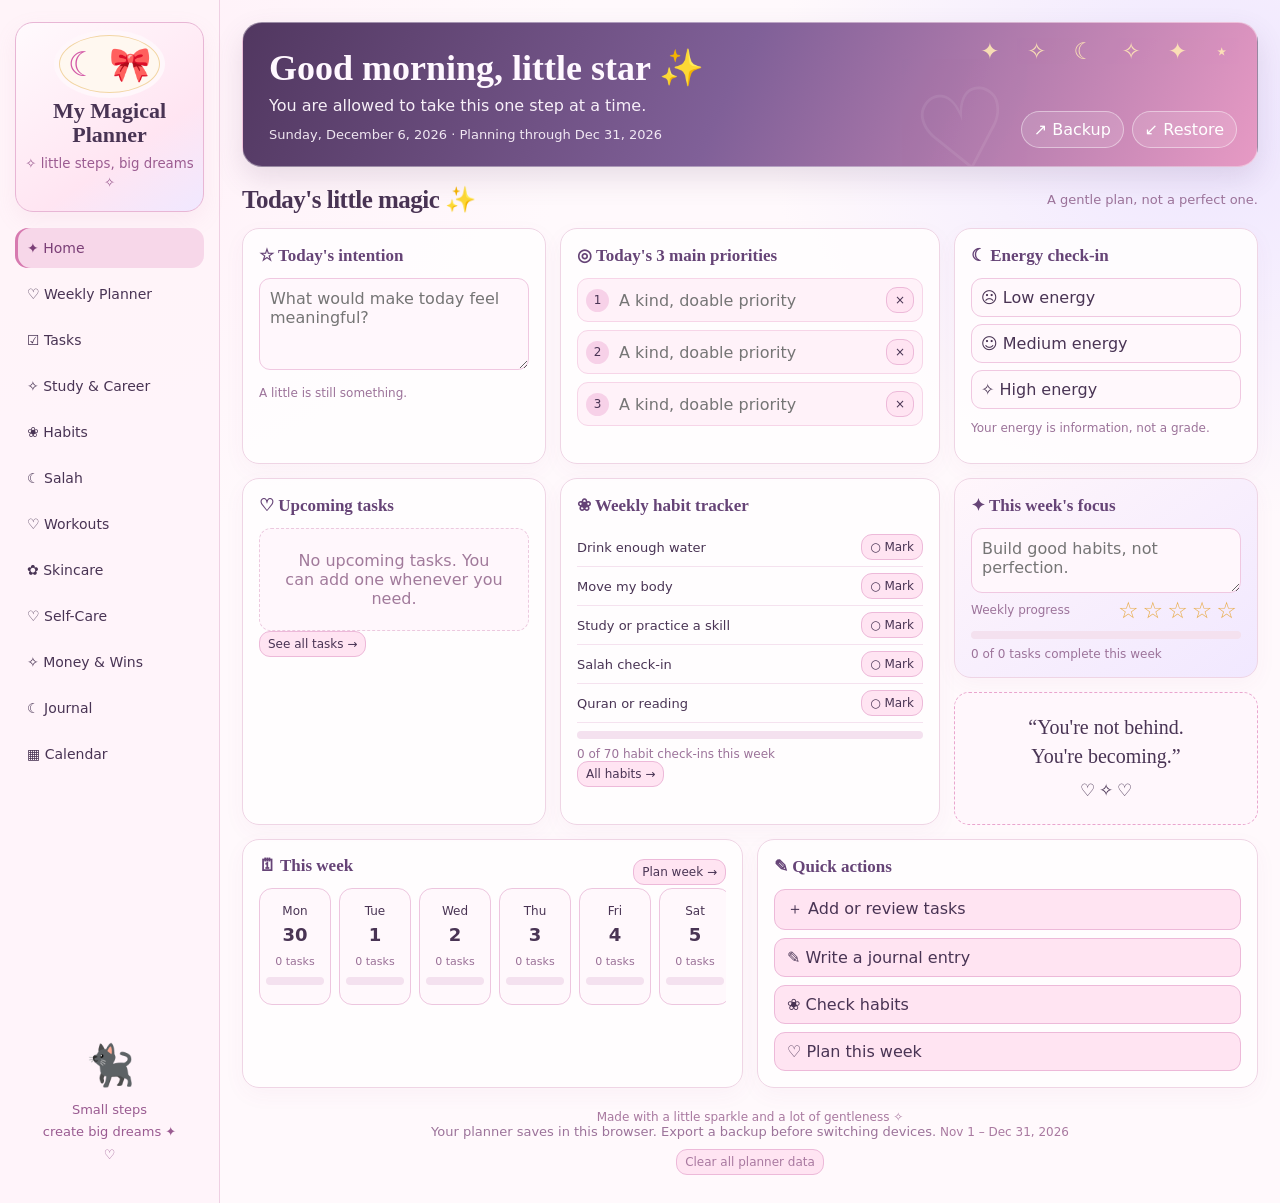
==== commit a3c9bf55: "Add files via upload" ====
--- a/index.html
+++ b/index.html
@@ -1,43 +1,84 @@
 <!doctype html>
 <html lang="en">
 <head>
-<meta charset="utf-8">
-<meta name="viewport" content="width=device-width,initial-scale=1,viewport-fit=cover">
-<title>Lock-In Diary</title>
-<meta name="description" content="A pastel pixel diary and planner for November and December 2026.">
-<meta name="theme-color" content="#F4B6D2">
-<meta name="color-scheme" content="light">
-<link rel="manifest" href="manifest.webmanifest">
-<link rel="icon" type="image/png" href="icons/favicon-64.png">
-<link rel="apple-touch-icon" href="icons/apple-touch-icon.png">
-<meta name="mobile-web-app-capable" content="yes">
-<meta name="apple-mobile-web-app-capable" content="yes">
-<meta name="apple-mobile-web-app-title" content="Lock-In Diary">
-<link rel="stylesheet" href="styles.css">
-</head>
-<body>
-<div id="cover" class="cover" hidden></div>
-<div class="desk">
-  <aside class="spine" aria-label="Diary sections">
-    <button type="button" class="brand" id="sbrand" aria-label="Show the diary cover"></button>
-    <nav class="snav" id="snav"></nav>
-    <div class="sfoot" id="sfoot"></div>
-  </aside>
-  <div class="rings" aria-hidden="true"></div>
-  <main class="book">
-    <header class="mbar">
-      <button type="button" class="brand" id="mbrand" aria-label="Show the diary cover"></button>
-      <span class="sp"></span>
-      <button type="button" class="btn sm ghost" data-act="backup" id="mbackup"></button>
-    </header>
-    <div id="page" class="page" tabindex="-1"></div>
-  </main>
-</div>
-<nav class="dock" id="dock" aria-label="Main sections"></nav>
-<div id="sheet" class="sheet" hidden></div>
-<div id="toast" class="toast" role="status" aria-live="polite"></div>
-<noscript><p style="padding:24px;font-family:sans-serif">Lock-In Diary needs JavaScript to run.</p></noscript>
-<script src="icons.js"></script>
-<script src="app.js"></script>
-</body>
-</html>
+<meta charset="utf-8"><meta name="viewport" content="width=device-width, initial-scale=1, viewport-fit=cover">
+<meta name="theme-color" content="#f8c9e5"><meta name="description" content="A gentle magical pink planner for the last weeks of 2026.">
+<link rel="manifest" href="manifest.webmanifest"><link rel="icon" href="icon.svg" type="image/svg+xml">
+<title>My Magical Planner ✦</title>
+<style>
+:root{--pink:#f8c9e5;--pink2:#ffeaf5;--rose:#e77db8;--lav:#d9c9ff;--purple:#75418f;--ink:#51275f;--cream:#fffafd;--gold:#e7b75a;--line:#efc5df;--shadow:0 8px 24px #9c4b8112}*{box-sizing:border-box}body{margin:0;background:radial-gradient(circle at 10% 0%,#fff3fa,transparent 32%),linear-gradient(135deg,#fff8fc,#f7edff);color:var(--ink);font-family:ui-rounded,"Trebuchet MS",system-ui,sans-serif}button,input,textarea,select{font:inherit}button{cursor:pointer;color:inherit}button:focus-visible,input:focus-visible,textarea:focus-visible,select:focus-visible{outline:3px solid #d57bb6;outline-offset:2px}.app{display:grid;grid-template-columns:220px 1fr;min-height:100vh}.sidebar{padding:22px 15px;background:#fff4fae8;border-right:1px solid var(--line);display:flex;flex-direction:column;gap:16px}.brand{text-align:center;padding:12px 6px 20px;border:1px solid #f0b8da;border-radius:18px;background:linear-gradient(145deg,#fff,#ffe7f4)}.brand .moon{font-size:34px;color:#d35aa7}.brand h1{font-family:Georgia,serif;font-size:22px;line-height:1.1;margin:6px 0}.brand small{color:#9b5c91}.nav{display:grid;gap:6px}.nav button{border:0;background:transparent;text-align:left;padding:12px;border-radius:13px;font-size:14px}.nav button.active,.nav button:hover{background:#fbd8ed;color:#8e2773}.side-note{margin-top:auto;text-align:center;padding:15px 8px;color:#9a5b91;font-size:13px;line-height:1.7}.side-note .kitty{font-size:40px}.main{padding:22px;min-width:0;max-width:1500px;width:100%;margin:auto}.hero{position:relative;overflow:hidden;border-radius:20px;padding:24px 26px;margin-bottom:18px;color:#fff8ff;background:linear-gradient(110deg,#5c397c,#9d6bb1 50%,#ed9cc9);box-shadow:var(--shadow);min-height:140px}.hero:after{content:'✦  ✧   ☾    ✧  ✦   ⋆';position:absolute;right:18px;top:15px;font-size:23px;letter-spacing:10px;color:#ffe8b6;opacity:.9}.hero h2{font-family:Georgia,serif;font-size:clamp(24px,3vw,36px);margin:0 0 7px}.hero p{margin:0 0 12px;opacity:.95}.hero .date{font-size:13px;opacity:.9}.top-actions{position:absolute;right:20px;bottom:18px;display:flex;gap:8px}.top-actions button{border:1px solid #ffffff70;background:#ffffff20;color:white;border-radius:999px;padding:8px 12px}.section{display:none}.section.active{display:block}.section-title{display:flex;align-items:center;justify-content:space-between;gap:12px;margin:10px 0 14px}.section-title h2{font-family:Georgia,serif;font-size:25px;margin:0}.muted{color:#9c739a;font-size:13px}.grid{display:grid;gap:14px}.dashboard-grid{grid-template-columns:1fr 1.25fr 1fr}.card{background:#fffdfef0;border:1px solid var(--line);border-radius:17px;padding:16px;box-shadow:var(--shadow);min-width:0}.card h3{font-family:Georgia,serif;margin:0 0 12px;font-size:17px;display:flex;gap:8px;align-items:center}.intention textarea{min-height:92px}.field,textarea,select,input[type=text],input[type=date],input[type=time],input[type=number]{width:100%;border:1px solid #f0c8e1;border-radius:11px;background:#fff7fc;padding:10px;color:var(--ink)}textarea{resize:vertical;min-height:80px}.priority-list,.task-list,.habit-list,.day-list{display:grid;gap:8px}.priority{display:flex;align-items:center;gap:8px;padding:8px;background:#fff2f9;border:1px solid #f7d5e8;border-radius:11px}.priority input{flex:1;min-width:0;border:0;background:transparent;color:var(--ink)}.priority .num{background:#f7d1e8;border-radius:50%;width:23px;height:23px;display:grid;place-items:center;font-size:12px}.energy-options{display:grid;gap:7px}.energy-options button{border:1px solid #f0c8e1;background:#fff8fc;padding:9px;border-radius:11px;text-align:left}.energy-options button.selected{background:#fbd9ed;border-color:#df70b2}.tiny{font-size:12px}.side-stack{display:grid;gap:14px}.focus-card{background:linear-gradient(145deg,#fff6fb,#f1e8ff)}.stars{color:#e8ad4d;font-size:23px;letter-spacing:4px}.progress{height:8px;background:#f4e1ef;border-radius:20px;overflow:hidden;margin:8px 0}.progress span{display:block;height:100%;background:linear-gradient(90deg,#f09bcb,#b39af2);border-radius:20px;width:0}.two-col{grid-template-columns:1fr 1fr}.three-col{grid-template-columns:repeat(3,1fr)}.btn{border:1px solid #edb9d9;background:#ffe4f2;border-radius:11px;padding:9px 12px}.btn.primary{background:linear-gradient(120deg,#ed9cc9,#d8c2ff);border:0;color:#54265f;font-weight:700}.btn.ghost{background:#fff9fd}.btn.small{padding:5px 8px;font-size:12px}.btn.danger{background:#fff0f0;border-color:#efbaba;color:#a3405b}.task-row{display:flex;align-items:center;gap:9px;padding:9px 0;border-bottom:1px solid #f6e4ef}.task-row:last-child{border-bottom:0}.task-row input[type=checkbox]{accent-color:#d76ab0;width:17px;height:17px}.task-main{flex:1;min-width:0}.task-name{overflow-wrap:anywhere}.done .task-name{text-decoration:line-through;opacity:.55}.pill{font-size:11px;padding:4px 7px;border-radius:999px;background:#eadfff;white-space:nowrap}.task-meta{display:flex;gap:6px;align-items:center;flex-wrap:wrap}.row-between{display:flex;align-items:center;justify-content:space-between;gap:8px}.habit-row{display:grid;grid-template-columns:1fr repeat(7,22px);gap:5px;align-items:center;padding:8px 0;border-bottom:1px solid #f5e2ef;font-size:13px}.habit-dot{width:20px;height:20px;border:1px solid #d9b8db;background:#fff;border-radius:50%;padding:0}.habit-dot.checked{background:#eaa4cf;color:white;border-color:#d76bb1}.quote{border:1px dashed #eaa5ce;border-radius:15px;padding:20px;text-align:center;background:#fff7fc;font-family:Georgia,serif;font-size:20px;line-height:1.45}.quick-actions{display:grid;gap:8px}.quick-actions button{text-align:left}.week-strip{display:grid;grid-template-columns:repeat(7,minmax(72px,1fr));gap:8px;overflow:auto}.day-card{border:1px solid #edc6df;border-radius:13px;padding:10px 6px;text-align:center;background:#fff8fc;min-width:70px}.day-card.current{border:2px solid #e778b8;background:#ffe9f5}.day-card .dayname{font-size:12px}.day-card strong{display:block;font-size:18px;margin:5px}.day-card small{font-size:11px;color:#9a7097}.week-controls{display:flex;align-items:center;gap:8px;flex-wrap:wrap}.week-controls button{border:1px solid var(--line);background:#fff6fb;border-radius:10px;padding:7px 10px}.form-grid{display:grid;grid-template-columns:repeat(2,minmax(0,1fr));gap:10px}.form-grid label{display:grid;gap:5px;font-size:12px;color:#956b94}.form-grid .full{grid-column:1/-1}.form-actions{display:flex;gap:8px;flex-wrap:wrap;margin-top:10px}.filterbar{display:flex;gap:8px;flex-wrap:wrap;margin-bottom:12px}.filterbar select,.filterbar input{max-width:220px}.empty{padding:22px;text-align:center;color:#a17a9b;background:#fff7fc;border-radius:12px;border:1px dashed #ecc9df}.calendar-grid{display:grid;grid-template-columns:repeat(7,minmax(0,1fr));gap:5px}.calendar-cell{min-height:82px;padding:7px;border:1px solid #f0d5e6;background:#fff9fc;border-radius:9px;font-size:12px}.calendar-cell.today{border:2px solid #dc79b8}.calendar-cell .event-dot{display:block;margin-top:4px;white-space:nowrap;overflow:hidden;text-overflow:ellipsis;background:#f8d7eb;border-radius:5px;padding:2px 4px}.calendar-head{display:grid;grid-template-columns:repeat(7,1fr);text-align:center;font-size:12px;color:#a2739b;margin-bottom:5px}.entry{padding:12px;border:1px solid #f0d2e5;border-radius:12px;background:#fff8fc;margin:8px 0}.entry p{white-space:pre-wrap;overflow-wrap:anywhere}.footer{text-align:center;color:#a979a0;padding:22px 0 6px;font-size:12px}.notice{font-size:12px;color:#8c6b90;line-height:1.5}.timer{font-size:38px;font-family:Georgia,serif;text-align:center;margin:15px}.hidden{display:none!important}@media(max-width:1000px){.dashboard-grid{grid-template-columns:1fr 1fr}.dashboard-grid .priorities{grid-column:span 2}.app{grid-template-columns:175px 1fr}.main{padding:15px}.sidebar{padding:14px 10px}.nav button{padding:10px 8px}}@media(max-width:700px){.app{display:block}.sidebar{position:sticky;top:0;z-index:5;border-right:0;border-bottom:1px solid var(--line);padding:8px;display:block}.brand{display:none}.nav{display:flex;overflow:auto;gap:5px}.nav button{white-space:nowrap;padding:9px 11px;font-size:12px}.side-note{display:none}.main{padding:12px}.hero{padding:20px 16px;min-height:155px}.hero:after{font-size:16px;letter-spacing:3px}.top-actions{right:12px;bottom:12px}.dashboard-grid,.two-col,.three-col{grid-template-columns:1fr}.dashboard-grid .priorities{grid-column:auto}.form-grid{grid-template-columns:1fr}.calendar-cell{min-height:62px;padding:4px;font-size:10px}.habit-row{grid-template-columns:1fr repeat(7,18px);gap:3px}.habit-dot{width:17px;height:17px}.section-title{align-items:flex-start;flex-direction:column}.section-title h2{font-size:23px}}
+
+/* ✦ Starlit stationery design refinements ✦ */
+:root{--pink:#f8dce8;--pink2:#fff0f7;--rose:#e58ab8;--lav:#e0d7fb;--purple:#79528f;--ink:#493454;--cream:#fff8f0;--gold:#e8c77b;--line:#efd0e3;--shadow:0 10px 28px #a85d8d14}
+body{background:radial-gradient(ellipse at 5% 5%,#fff0f8 0,transparent 30%),radial-gradient(ellipse at 95% 10%,#eee6ff 0,transparent 26%),#fff9fc}
+.brand{background:linear-gradient(145deg,#fffafd,#ffe5f2 65%,#f0e8ff);border-color:#e8b6d5;box-shadow:0 8px 22px #d98bb21a}
+.brand .moon{display:inline-block;background:#fff8f0;border:1px solid #f2d6a4;border-radius:50%;padding:8px;box-shadow:0 0 0 5px #fff7fb}
+.hero{background:linear-gradient(115deg,#513760 0%,#806098 48%,#e79ac4 100%);border:1px solid #ffffff65;box-shadow:0 12px 28px #67436b25}
+.hero:before{content:'♡';position:absolute;right:24%;bottom:-30px;font-size:110px;color:#fff;opacity:.08;transform:rotate(-12deg)}
+.card{box-shadow:0 7px 22px #9c4b810b;border-color:#efd5e5;transition:transform .18s ease,box-shadow .18s ease}
+.card h3{color:#664477}
+.btn{transition:transform .15s ease,filter .15s ease}.btn:hover,.nav button:hover{filter:saturate(1.08);transform:translateY(-1px)}
+.nav button.active{background:#f7d7e9;color:#7b3f77;box-shadow:inset 3px 0 #d77ab0}
+.section-title h2{letter-spacing:-.02em}
+input,textarea,select{accent-color:#d77ab0}
+input[type=checkbox]{accent-color:#d77ab0}
+.sparkle-note{font-family:Georgia,serif;color:#966b9b;text-align:center;padding:12px;background:#fff5fb;border:1px dashed #e7b8d7;border-radius:14px}
+.prayer-grid{display:grid;grid-template-columns:repeat(7,minmax(76px,1fr));gap:7px;overflow:auto;padding-bottom:5px}
+.prayer-day{min-width:76px;padding:9px 7px;border:1px solid #efd0e3;border-radius:13px;background:#fff9fc}
+.prayer-day strong{display:block;text-align:center;font-size:12px;margin-bottom:8px}
+.prayer-check{display:flex;align-items:center;gap:5px;font-size:12px;padding:5px 0}
+.prayer-check input{width:15px;height:15px;flex-shrink:0}
+.routine-chip{display:inline-flex;gap:5px;align-items:center;background:#fff0f7;border:1px solid #efd0e3;border-radius:999px;padding:6px 10px;font-size:12px;margin:3px}
+.log-row{display:grid;grid-template-columns:1fr auto;gap:10px;align-items:center;padding:10px 0;border-bottom:1px solid #f3e0eb}
+@media(max-width:700px){.hero{border-radius:18px}.card{border-radius:16px;padding:14px}.nav button.active{box-shadow:inset 0 -2px #d77ab0}.prayer-grid{grid-template-columns:repeat(7,78px)}.calendar-cell{min-height:56px}}
+@media(prefers-reduced-motion:reduce){*,*:before,*:after{transition:none!important;scroll-behavior:auto!important}}
+
+</style></head>
+<body><div class="app"><aside class="sidebar"><div class="brand"><div class="moon">☾ 🎀</div><h1>My Magical<br>Planner</h1><small>✧ little steps, big dreams ✧</small></div><nav class="nav" id="nav"><button data-page="home" class="active">✦ Home</button><button data-page="weekly">♡ Weekly Planner</button><button data-page="tasks">☑ Tasks</button><button data-page="study">✧ Study & Career</button><button data-page="habits">❀ Habits</button><button data-page="salah">☾ Salah</button><button data-page="workouts">♡ Workouts</button><button data-page="skincare">✿ Skincare</button><button data-page="selfcare">♡ Self-Care</button><button data-page="money">✧ Money & Wins</button><button data-page="journal">☾ Journal</button><button data-page="calendar">▦ Calendar</button></nav><div class="side-note"><div class="kitty">🐈‍⬛</div>Small steps<br>create big dreams ✦<br><span>♡</span></div></aside>
+<main class="main"><header class="hero"><h2 id="greeting">Your little corner of magic ✨</h2><p id="subtitle">You don't have to do it all today.</p><div class="date" id="todayLabel"></div><div class="top-actions"><button id="exportBtn">↗ Backup</button><button id="importBtn">↙ Restore</button><input type="file" id="importFile" accept="application/json" class="hidden"></div></header>
+<section class="section active" id="page-home"><div class="section-title"><h2>Today's little magic ✨</h2><span class="muted">A gentle plan, not a perfect one.</span></div><div class="grid dashboard-grid">
+<div class="card intention"><h3>☆ Today's intention</h3><textarea id="intention" placeholder="What would make today feel meaningful?"></textarea><p class="muted tiny">A little is still something.</p></div>
+<div class="card priorities"><h3>◎ Today's 3 main priorities</h3><div class="priority-list" id="priorities"></div></div>
+<div class="card"><h3>☾ Energy check-in</h3><div class="energy-options" id="energy"><button data-energy="Low">☹ Low energy</button><button data-energy="Medium">☺ Medium energy</button><button data-energy="High">✧ High energy</button></div><p class="muted tiny" id="energyNote">Your energy is information, not a grade.</p></div>
+<div class="card"><h3>♡ Upcoming tasks</h3><div id="upcomingTasks"></div><button class="btn small" data-go="tasks">See all tasks →</button></div>
+<div class="card"><h3>❀ Weekly habit tracker</h3><div id="homeHabits"></div><div class="progress"><span id="habitProgress"></span></div><div class="muted tiny" id="habitProgressText">0 habits checked this week</div><button class="btn small" data-go="habits">All habits →</button></div>
+<div class="side-stack"><div class="card focus-card"><h3>✦ This week's focus</h3><textarea id="weeklyFocus" placeholder="Build good habits, not perfection." style="min-height:65px"></textarea><div class="row-between"><span class="muted tiny">Weekly progress</span><span class="stars" id="weekStars">☆☆☆☆☆</span></div><div class="progress"><span id="taskProgress"></span></div><div class="muted tiny" id="taskProgressText">0 of 0 tasks complete</div></div><div class="quote">“You're not behind.<br>You're becoming.”<div style="font-size:17px;margin-top:8px">♡ ✧ ♡</div></div></div>
+</div><div class="grid two-col" style="margin-top:14px"><div class="card"><div class="row-between"><h3>🗓 This week</h3><button class="btn small" data-go="weekly">Plan week →</button></div><div class="week-strip" id="homeWeek"></div></div><div class="card"><h3>✎ Quick actions</h3><div class="quick-actions"><button class="btn" data-go="tasks">＋ Add or review tasks</button><button class="btn" data-go="journal">✎ Write a journal entry</button><button class="btn" data-go="habits">❀ Check habits</button><button class="btn" data-go="weekly">♡ Plan this week</button></div></div></div></section>
+<section class="section" id="page-weekly"><div class="section-title"><h2>Weekly planner 🎀</h2><div class="week-controls"><button id="prevWeek">← Previous</button><span id="weekRange" class="muted"></span><button id="nextWeek">Next →</button><button id="thisWeek" class="btn">Go to this week</button></div></div><div class="grid two-col"><div class="card"><h3>✦ Week at a glance</h3><div class="week-strip" id="weeklyStrip"></div><div class="form-grid" style="margin-top:14px"><label class="full">Weekly intention<input id="weekIntention" placeholder="What matters most this week?"></label><label class="full">Notes / things to remember<textarea id="weekNotes" placeholder="Anything you want future-you to know..."></textarea></label></div></div><div class="card"><h3>♡ Gentle weekly review</h3><div class="form-grid"><label class="full">Little wins<textarea id="reviewWins" placeholder="What went well?"></textarea></label><label class="full">What felt hard?<textarea id="reviewHard" placeholder="No judgement, just noticing."></textarea></label><label class="full">One adjustment for next week<textarea id="reviewNext" placeholder="Make it easier, not stricter."></textarea></label></div></div></div><div class="card" style="margin-top:14px"><div class="row-between"><h3>☾ Plans for each day</h3><button class="btn primary" id="addWeeklyTask">＋ Add task to this week</button></div><div id="weeklyTasks"></div></div></section>
+<section class="section" id="page-tasks"><div class="section-title"><h2>Tasks & little quests ☑</h2><span class="muted">Move unfinished tasks forward; nothing is ruined.</span></div><div class="card"><form id="taskForm"><div class="form-grid"><label class="full">Task name<input id="taskName" required maxlength="180" placeholder="What needs doing?"></label><label>Category<select id="taskCategory"><option>University</option><option>Career</option><option>Personal</option><option>Health</option><option>Study</option><option>Other</option></select></label><label>Due date<input id="taskDate" type="date" min="2026-11-01" max="2026-12-31"></label><label>Priority<select id="taskPriority"><option>Normal</option><option>High</option><option>Low</option></select></label><label>Optional notes<input id="taskNotes" maxlength="250" placeholder="A tiny detail..."></label></div><div class="form-actions"><button class="btn primary" type="submit" id="taskSubmit">＋ Add task</button><button class="btn hidden" type="button" id="taskCancel">Cancel edit</button></div><input type="hidden" id="taskEditId"></form></div><div class="card" style="margin-top:14px"><div class="filterbar"><select id="taskFilter"><option value="all">All tasks</option><option value="today">Due today</option><option value="week">This week</option><option value="upcoming">Upcoming</option><option value="completed">Completed</option></select><select id="categoryFilter"><option value="all">All categories</option><option>University</option><option>Career</option><option>Personal</option><option>Health</option><option>Study</option><option>Other</option></select><input type="text" id="taskSearch" placeholder="Search tasks..."></div><div id="taskList"></div></div></section>
+<section class="section" id="page-study"><div class="section-title"><h2>Study & career ✧</h2><span class="muted">Small sessions count.</span></div><div class="grid two-col"><div class="card"><h3>📚 Study topics & lectures</h3><form id="studyForm"><div class="form-grid"><label class="full">Subject / course<input id="studySubject" required placeholder="Course name"></label><label class="full">Topic or next step<input id="studyTopic" required placeholder="Lecture 3, practice problems..."></label><label>Target date<input id="studyDate" type="date" min="2026-11-01" max="2026-12-31"></label><label>Type<select id="studyType"><option>Lecture</option><option>Assignment</option><option>Exam prep</option><option>Programming</option><option>Project</option></select></label></div><div class="form-actions"><button class="btn primary">＋ Add study item</button></div></form><div id="studyList" style="margin-top:12px"></div></div><div class="card"><h3>🍅 Gentle focus timer</h3><p class="muted">Choose a session length. Pause whenever you need to.</p><div class="filterbar"><button class="btn timer-choice" data-minutes="25">25 min</button><button class="btn timer-choice" data-minutes="50">50 min</button><button class="btn timer-choice" data-minutes="5">5 min break</button></div><div class="timer" id="timerDisplay">25:00</div><div class="row-between"><button class="btn primary" id="timerStart">Start</button><button class="btn" id="timerReset">Reset</button></div><p class="notice" id="timerMessage">One thing at a time, little star.</p><hr style="border:0;border-top:1px solid #f0d7e8;margin:18px 0"><h3>💼 Applications & portfolio</h3><form id="careerForm"><div class="form-grid"><label>Role / project<input id="careerRole" required placeholder="Internship, portfolio update..."></label><label>Status<select id="careerStatus"><option>To do</option><option>In progress</option><option>Applied</option><option>Waiting</option><option>Done</option></select></label><label class="full">Notes<input id="careerNotes" placeholder="Link, contact, next step..."></label></div><div class="form-actions"><button class="btn primary">＋ Add item</button></div></form><div id="careerList"></div></div></div></section>
+<section class="section" id="page-habits"><div class="section-title"><h2>Habits, softly ❀</h2><span class="muted">Missed days are allowed. Just begin again.</span></div><div class="grid two-col"><div class="card"><h3>✿ Add a habit</h3><form id="habitForm"><div class="form-grid"><label class="full">Habit name<input id="habitName" required maxlength="80" placeholder="Something kind to do for myself"></label></div><div class="form-actions"><button class="btn primary">＋ Add habit</button></div></form><p class="notice">Tap a circle to mark that day complete. Your weekly view updates as you go.</p></div><div class="card"><h3>✦ This week's progress</h3><div class="stars" id="habitStars">☆☆☆☆☆</div><div class="progress"><span id="habitBigProgress"></span></div><p id="habitBigText" class="muted">Your progress will appear here.</p></div></div><div class="card" style="margin-top:14px"><h3>♡ Weekly tracker</h3><div id="habitTable"></div></div></section>
+<section class="section" id="page-selfcare"><div class="section-title"><h2>Self-care corner 🌷</h2><span class="muted">Support, not another to-do list.</span></div><div class="grid two-col"><div class="card"><h3>☀ Morning routine</h3><div id="morningChecks"></div><button class="btn small" id="editMorning">Edit routine</button></div><div class="card"><h3>☾ Evening routine</h3><div id="eveningChecks"></div><button class="btn small" id="editEvening">Edit routine</button></div><div class="card"><h3>♡ Movement & wellbeing</h3><form id="wellbeingForm"><div class="form-grid"><label>Energy<select id="wellEnergy"><option>Low</option><option selected>Medium</option><option>High</option></select></label><label>Movement<select id="wellMove"><option>Rest day</option><option>Stretching</option><option>Walk</option><option>Workout</option></select></label><label>Sleep (hours)<input id="wellSleep" type="number" min="0" max="24" step="0.5" placeholder="e.g. 7.5"></label><label>Water check-in<select id="wellWater"><option>Not yet</option><option>Some</option><option>Enough for me</option></select></label><label class="full">Notes<textarea id="wellNotes" placeholder="How am I feeling today?"></textarea></label></div><button class="btn primary" style="margin-top:10px">Save today's check-in</button></form></div><div class="card"><h3>✧ Saved check-ins</h3><div id="wellbeingHistory"></div></div></div></section>
+
+<section class="section" id="page-salah"><div class="section-title"><h2>Salah tracker ☾</h2><span class="muted">A gentle record, never a grade.</span></div><div class="card"><h3>♡ This week</h3><p class="notice">Tap a box only when you've completed that prayer. Each prayer is tracked separately, and nothing is checked automatically.</p><div id="prayerWeek" class="prayer-grid"></div><div class="sparkle-note">“Return gently. Every new moment is a fresh start.” ✧</div></div></section>
+<section class="section" id="page-workouts"><div class="section-title"><h2>Movement & workout log 🎀</h2><span class="muted">Short counts. Rest counts, too.</span></div><div class="grid two-col"><div class="card"><h3>♡ My weekly plan</h3><div class="entry"><strong>Monday · Glutes, core & calves</strong><p class="muted tiny">Glute bridges · seated band abductions · heel slides or dead bugs · seated calf raises</p></div><div class="entry"><strong>Wednesday · Arms & core</strong><p class="muted tiny">Seated bicep curls · seated shoulder raises · triceps extensions · supported kickbacks · gentle core</p></div><div class="entry"><strong>Saturday · Glutes, core & calves</strong><p class="muted tiny">Repeat Monday's routine, adjusting to your energy.</p></div><p class="notice">Weeks 1–2: one set. Weeks 3–4: optionally two if recovery feels comfortable. About 12–15 reps where appropriate, rest as needed. No jump rope.</p></div><div class="card"><h3>✿ Log today's movement</h3><form id="workoutForm"><div class="form-grid"><label>Status<select id="workoutStatus"><option>Not logged</option><option>Full workout completed</option><option>Short workout completed</option><option>Gentle movement</option><option>Rest day</option><option>Skipped / rescheduled</option></select></label><label>Energy after<select id="workoutFeel"><option>Not recorded</option><option>Better</option><option>About the same</option><option>Tired but okay</option><option>Unusually fatigued</option><option>Unsteady / dizzy</option><option>Pain or worsening symptoms</option></select></label><label class="full">Optional notes<textarea id="workoutNotes" placeholder="What felt manageable today?"></textarea></label></div><button class="btn primary" style="margin-top:10px">Save movement log</button></form></div></div><div class="card" style="margin-top:14px"><h3>♡ Recent movement days</h3><div id="workoutHistory"></div></div><div class="sparkle-note">A 10-minute session counts. Please don't push through unusual fatigue, pain, dizziness, instability, or worsening symptoms.</div></section>
+<section class="section" id="page-skincare"><div class="section-title"><h2>Skincare diary 🌷</h2><span class="muted">Simple, gentle, and never the whole story.</span></div><div class="grid two-col"><div class="card"><h3>✿ My alternating night plan</h3><div class="entry"><strong>Monday · Acretin night</strong><p class="muted tiny">Gentle cleanser, fully dry skin, Acretin 0.05% as tolerated, moisturizer.</p></div><div class="entry"><strong>Tuesday · Dermaelle cleanser night</strong><p class="muted tiny">Dermaelle Oil Control Cleanser + moisturizer. No Acretin.</p></div><div class="entry"><strong>Wednesday · Recovery night</strong><p class="muted tiny">Gentle cleanse or rinse + moisturizer.</p></div><div class="entry"><strong>Thursday · Acretin night</strong><p class="muted tiny">Gentle cleanser, fully dry skin, Acretin 0.05% as tolerated, moisturizer.</p></div><div class="entry"><strong>Friday · Dermaelle cleanser night</strong><p class="muted tiny">Dermaelle Oil Control Cleanser + moisturizer. No Acretin.</p></div><div class="entry"><strong>Saturday · Acretin night</strong><p class="muted tiny">Gentle cleanser, fully dry skin, Acretin 0.05% as tolerated, moisturizer.</p></div><div class="entry"><strong>Sunday · Recovery night</strong><p class="muted tiny">Gentle cleanse or rinse + moisturizer.</p></div><p class="notice">Use sunscreen in the morning. On Acretin nights, use a gentle cleanser instead of the oil-control cleanser. Avoid niacinamide and adding new active ingredients. If irritation persists, pause Acretin and ask your dermatologist.</p></div><div class="card"><h3>♡ Daily skin check-in</h3><form id="skincareForm"><div class="form-grid"><label>Morning routine<select id="skinAM"><option>Not logged</option><option>Completed</option><option>Partly completed</option><option>Rested / skipped as needed</option></select></label><label>Night type<select id="skinNight"><option>Recovery night</option><option>Acretin 0.05% night</option><option>Dermaelle Oil Control Cleanser night</option><option>Gentle cleanse only</option></select></label><label>Evening routine<select id="skinPM"><option>Not logged</option><option>Completed</option><option>Partly completed</option><option>Rested / skipped as needed</option></select></label><label>Skin comfort<select id="skinComfort"><option>Comfortable</option><option>Dry / tight</option><option>Irritated</option><option>Breaking out</option><option>Extra sensitive</option></select></label><label class="full">Optional notes<textarea id="skinNotes" placeholder="Any changes, without overanalysing every bump..."></textarea></label></div><button class="btn primary" style="margin-top:10px">Save today's skin check-in</button></form></div></div><div class="card" style="margin-top:14px"><h3>♡ Recent skin notes</h3><div id="skinHistory"></div></div></section>
+<section class="section" id="page-money"><div class="section-title"><h2>Money, career & little wins ✧</h2><span class="muted">Progress counts even before the results show.</span></div><div class="grid two-col"><div class="card"><h3>♡ Add an income entry</h3><form id="incomeForm"><div class="form-grid"><label>Date<input id="incomeDate" type="date" min="2026-11-01" max="2026-12-31" required></label><label>Amount (EGP)<input id="incomeAmount" type="number" min="0" step="0.01" required placeholder="0.00"></label><label class="full">Description<input id="incomeDescription" required placeholder="Freelance work, sale, etc."></label></div><button class="btn primary" style="margin-top:10px">＋ Save income</button></form><div id="incomeHistory"></div><p class="notice" id="incomeTotal"></p></div><div class="card"><h3>🌟 Small wins & career steps</h3><form id="winForm"><div class="form-grid"><label class="full">One small win<input id="winText" required placeholder="Something I did, learned, or tried"></label><label>Date<input id="winDate" type="date" min="2026-11-01" max="2026-12-31" required></label><label>Area<select id="winArea"><option>University</option><option>Career</option><option>Personal</option><option>Health</option><option>Faith</option><option>Money</option></select></label></div><button class="btn primary" style="margin-top:10px">♡ Save little win</button></form><div id="winHistory"></div></div></div></section>
+<section class="section" id="page-journal"><div class="section-title"><h2>Little journal ☾</h2><span class="muted">A few words are enough.</span></div><div class="card"><form id="journalForm"><div class="form-grid"><label>Entry date<input type="date" id="journalDate" required></label><label>Title<input type="text" id="journalTitle" placeholder="A little memory"></label><label class="full">What's on my mind?<textarea id="journalBody" placeholder="Write freely, no perfect words needed..."></textarea></label><label class="full">One thing I'm grateful for<input id="journalGratitude" placeholder="A small good thing"></label></div><div class="form-actions"><button class="btn primary" id="journalSubmit">♡ Save entry</button><button class="btn hidden" type="button" id="journalCancel">Cancel edit</button></div><input type="hidden" id="journalEditId"></form></div><div class="card" style="margin-top:14px"><div class="row-between"><h3>📖 Your entries</h3><input type="text" id="journalSearch" placeholder="Search entries..." style="max-width:220px"></div><div id="journalList"></div></div></section>
+<section class="section" id="page-calendar"><div class="section-title"><h2>Calendar ✧</h2><div class="week-controls"><button id="calPrev">←</button><span id="calMonth"></span><button id="calNext">→</button></div></div><div class="card"><div class="calendar-head"><span>Mon</span><span>Tue</span><span>Wed</span><span>Thu</span><span>Fri</span><span>Sat</span><span>Sun</span></div><div class="calendar-grid" id="calendarGrid"></div><p class="notice">Tap a day to add a task for that date. Your tasks appear here automatically.</p></div></section>
+<div class="footer">Made with a little sparkle and a lot of gentleness ✧<br><span class="muted">Your planner saves in this browser. Export a backup before switching devices.</span> <span id="footerDateRange">Nov 1 – Dec 31, 2026</span><br><button class="btn small" id="clearData" style="margin-top:10px">Clear all planner data</button></div>
+</main></div>
+<script>
+const START='2026-11-01',END='2026-12-31',STORE='magicalPlanner2026_v1';const $=id=>document.getElementById(id);const uid=()=>Date.now().toString(36)+Math.random().toString(36).slice(2,7);const iso=d=>{let x=new Date(d);return `${x.getFullYear()}-${String(x.getMonth()+1).padStart(2,'0')}-${String(x.getDate()).padStart(2,'0')}`};const parse=s=>new Date(s+'T12:00:00');const fmt=s=>s?parse(s).toLocaleDateString(undefined,{month:'short',day:'numeric'}):'No date';const today=iso(new Date());let state=load();state.prayers=state.prayers||{};state.workouts=state.workouts||{};state.skincare=state.skincare||{};state.income=state.income||[];state.wins=state.wins||[];let selectedWeek=weekStart(today),calDate=new Date(new Date().getFullYear(),new Date().getMonth(),1);let timerLeft=1500,timerId=null;
+function blank(){return {tasks:[],habits:[{id:uid(),name:'Drink enough water',checks:{}},{id:uid(),name:'Move my body',checks:{}},{id:uid(),name:'Study or practice a skill',checks:{}},{id:uid(),name:'Salah check-in',checks:{}},{id:uid(),name:'Quran or reading',checks:{}},{id:uid(),name:'Study or career step',checks:{}},{id:uid(),name:'Skincare as planned',checks:{}},{id:uid(),name:'Workout or gentle movement',checks:{}},{id:uid(),name:'Rest / wind-down',checks:{}},{id:uid(),name:'One kind thing for myself',checks:{}}],journal:[],study:[],career:[],prayers:{},workouts:{},skincare:{},income:[],wins:[],daily:{},weeks:{},wellbeing:{},routines:{morning:['Drink water','Wash up / morning skincare','Eat something nourishing','Check today’s priorities'],evening:['Evening skincare','Prepare one thing for tomorrow','Wind down','Rest without guilt']}}}function load(){try{return {...blank(),...JSON.parse(localStorage.getItem(STORE)||'{}')}}catch(e){return blank()}}function save(){localStorage.setItem(STORE,JSON.stringify(state));renderAll()}function daily(){if(!state.daily[today])state.daily[today]={intention:'',priorities:['','',''],energy:'',morning:{},evening:{}};return state.daily[today]}function weekStart(s){let d=parse(s);let day=(d.getDay()+6)%7;d.setDate(d.getDate()-day);return iso(d)}function shiftDate(s,n){let d=parse(s);d.setDate(d.getDate()+n);return iso(d)}function daysForWeek(s){return Array.from({length:7},(_,i)=>shiftDate(s,i))}function weekKey(s){return weekStart(s)}function weekData(s){let k=weekKey(s);if(!state.weeks[k])state.weeks[k]={intention:'',notes:'',wins:'',hard:'',next:''};return state.weeks[k]}function esc(v=''){return String(v).replace(/[&<>"']/g,c=>({'&':'&amp;','<':'&lt;','>':'&gt;','"':'&quot;',"'":'&#39;'}[c]))}function safeDate(s){return s>=START&&s<=END}function navTo(page){document.querySelectorAll('.nav button').forEach(b=>b.classList.toggle('active',b.dataset.page===page));document.querySelectorAll('.section').forEach(s=>s.classList.toggle('active',s.id==='page-'+page));window.scrollTo({top:0,behavior:'smooth'})}document.querySelectorAll('[data-page]').forEach(b=>b.onclick=()=>navTo(b.dataset.page));document.querySelectorAll('[data-go]').forEach(b=>b.onclick=()=>navTo(b.dataset.go));
+function renderHeader(){let d=parse(today);$('greeting').textContent=(new Date().getHours()<12?'Good morning':new Date().getHours()<18?'Good afternoon':'Good evening')+', little star ✨';$('subtitle').textContent='You are allowed to take this one step at a time.';$('todayLabel').textContent=d.toLocaleDateString(undefined,{weekday:'long',month:'long',day:'numeric',year:'numeric'})+' · Planning through Dec 31, 2026'}function renderPriorities(){let x=daily();$('intention').value=x.intention||'';$('priorities').innerHTML=x.priorities.map((p,i)=>`<div class="priority"><span class="num">${i+1}</span><input data-priority="${i}" value="${esc(p)}" placeholder="A kind, doable priority"><button class="btn small" data-clear-priority="${i}" aria-label="Clear priority">×</button></div>`).join('');document.querySelectorAll('[data-priority]').forEach(el=>el.onchange=()=>{x.priorities[+el.dataset.priority]=el.value;save()});document.querySelectorAll('[data-clear-priority]').forEach(el=>el.onclick=()=>{x.priorities[+el.dataset.clearPriority]='';save()});$('intention').onchange=e=>{x.intention=e.target.value;save()};document.querySelectorAll('[data-energy]').forEach(b=>{b.classList.toggle('selected',b.dataset.energy===x.energy);b.onclick=()=>{x.energy=b.dataset.energy;save()}});$('energyNote').textContent=x.energy?`Energy: ${x.energy}. Plan around the energy you have.`:'Your energy is information, not a grade.'}
+function taskHTML(t){return `<div class="task-row ${t.done?'done':''}"><input type="checkbox" data-task-check="${t.id}" ${t.done?'checked':''} aria-label="Complete task"><div class="task-main"><div class="task-name">${esc(t.name)}</div><div class="task-meta"><span class="pill">${esc(t.category)}</span><span class="muted tiny">${t.date?fmt(t.date):'No date'}${t.priority==='High'?' · ★ High':''}</span></div>${t.notes?`<div class="muted tiny">${esc(t.notes)}</div>`:''}</div><button class="btn small" data-task-edit="${t.id}">Edit</button><button class="btn small danger" data-task-delete="${t.id}">×</button></div>`}function bindTaskRows(){document.querySelectorAll('[data-task-check]').forEach(b=>b.onchange=()=>{let t=state.tasks.find(x=>x.id===b.dataset.taskCheck);if(t)t.done=b.checked;save()});document.querySelectorAll('[data-task-edit]').forEach(b=>b.onclick=()=>editTask(b.dataset.taskEdit));document.querySelectorAll('[data-task-delete]').forEach(b=>b.onclick=()=>{if(confirm('Delete this task?')){state.tasks=state.tasks.filter(x=>x.id!==b.dataset.taskDelete);save()}})}function renderTasks(){let filter=$('taskFilter')?.value||'all',cat=$('categoryFilter')?.value||'all',q=($('taskSearch')?.value||'').toLowerCase();let list=state.tasks.filter(t=>{if(cat!=='all'&&t.category!==cat)return false;if(q&&!`${t.name} ${t.notes} ${t.category}`.toLowerCase().includes(q))return false;if(filter==='completed')return t.done;if(filter==='today')return t.date===today&&!t.done;if(filter==='week')return t.date&&t.date>=weekStart(today)&&t.date<=shiftDate(weekStart(today),6)&&!t.done;if(filter==='upcoming')return t.date&&t.date>today&&!t.done;return true}).sort((a,b)=>(a.done-b.done)||(a.date||'9999').localeCompare(b.date||'9999'));$('taskList').innerHTML=list.length?list.map(taskHTML).join(''):'<div class="empty">Nothing here right now. A little breathing room is lovely. ✧</div>';bindTaskRows();let upcoming=state.tasks.filter(t=>!t.done&&(!t.date||t.date>=today)).sort((a,b)=>(a.date||'9999').localeCompare(b.date||'9999')).slice(0,4);$('upcomingTasks').innerHTML=upcoming.length?upcoming.map(t=>`<div class="task-row"><span>♡</span><div class="task-main"><div class="task-name">${esc(t.name)}</div><div class="muted tiny">${t.date?fmt(t.date):'No date'} · ${esc(t.category)}</div></div></div>`).join(''):'<div class="empty">No upcoming tasks. You can add one whenever you need.</div>';let wt=state.tasks.filter(t=>t.date&&t.date>=weekStart(today)&&t.date<=shiftDate(weekStart(today),6));let done=wt.filter(t=>t.done).length;$('taskProgress').style.width=(wt.length?done/wt.length*100:0)+'%';$('taskProgressText').textContent=`${done} of ${wt.length} tasks complete this week`;$('weekStars').textContent='★'.repeat(Math.min(5,Math.round(wt.length?done/wt.length*5:0)))+'☆'.repeat(5-Math.min(5,Math.round(wt.length?done/wt.length*5:0)))}function editTask(id){let t=state.tasks.find(x=>x.id===id);if(!t)return;$('taskName').value=t.name;$('taskCategory').value=t.category;$('taskDate').value=t.date||'';$('taskPriority').value=t.priority;$('taskNotes').value=t.notes||'';$('taskEditId').value=t.id;$('taskSubmit').textContent='Save changes';$('taskCancel').classList.remove('hidden');navTo('tasks');window.scrollTo({top:0,behavior:'smooth'})}function resetTaskForm(){ $('taskForm').reset();$('taskEditId').value='';$('taskSubmit').textContent='＋ Add task';$('taskCancel').classList.add('hidden')}$('taskForm').onsubmit=e=>{e.preventDefault();let id=$('taskEditId').value;let item={id:id||uid(),name:$('taskName').value.trim(),category:$('taskCategory').value,date:$('taskDate').value,priority:$('taskPriority').value,notes:$('taskNotes').value.trim(),done:false};if(!item.name)return;if(id){let old=state.tasks.find(t=>t.id===id);item.done=old?.done||false;state.tasks=state.tasks.map(t=>t.id===id?item:t)}else state.tasks.push(item);resetTaskForm();save()};$('taskCancel').onclick=resetTaskForm;['taskFilter','categoryFilter','taskSearch'].forEach(id=>$(id).addEventListener(id==='taskSearch'?'input':'change',renderTasks));
+function renderWeekStrip(target,start,clickable=true){let days=daysForWeek(start);target.innerHTML=days.map(d=>{let count=state.tasks.filter(t=>t.date===d&&!t.done).length;return `<button class="day-card ${d===today?'current':''}" data-day="${d}" ${clickable?'':'disabled'}><span class="dayname">${parse(d).toLocaleDateString(undefined,{weekday:'short'})}</span><strong>${parse(d).getDate()}</strong><small>${count} task${count===1?'':'s'}</small><div class="progress"><span style="width:${count?Math.min(100,count*18):0}%"></span></div></button>`}).join('');if(clickable)target.querySelectorAll('[data-day]').forEach(b=>b.onclick=()=>{let d=b.dataset.day;$('taskDate').value=d;navTo('tasks');$('taskName').focus()})}function renderWeekly(){selectedWeek=weekKey(selectedWeek);let end=shiftDate(selectedWeek,6),wd=weekData(selectedWeek);$('weekRange').textContent=`${fmt(selectedWeek)} – ${fmt(end)}, ${parse(selectedWeek).getFullYear()}`;renderWeekStrip($('weeklyStrip'),selectedWeek);$('weekIntention').value=wd.intention;$('weekNotes').value=wd.notes;$('reviewWins').value=wd.wins;$('reviewHard').value=wd.hard;$('reviewNext').value=wd.next;[['weekIntention','intention'],['weekNotes','notes'],['reviewWins','wins'],['reviewHard','hard'],['reviewNext','next']].forEach(([id,key])=>$(id).onchange=e=>{weekData(selectedWeek)[key]=e.target.value;save()});let days=daysForWeek(selectedWeek);$('weeklyTasks').innerHTML=days.map(d=>{let ts=state.tasks.filter(t=>t.date===d);return `<div style="padding:10px 0;border-bottom:1px solid #f5e3ef"><div class="row-between"><strong>${parse(d).toLocaleDateString(undefined,{weekday:'long',month:'short',day:'numeric'})}</strong><button class="btn small" data-add-day="${d}">＋ Add</button></div>${ts.length?ts.map(taskHTML).join(''):'<div class="muted tiny" style="padding:6px 0">A little space for whatever the day brings.</div>'}</div>`}).join('');$('weeklyTasks').querySelectorAll('[data-add-day]').forEach(b=>b.onclick=()=>{$('taskDate').value=b.dataset.addDay;navTo('tasks');$('taskName').focus()});bindTaskRows() }$('prevWeek').onclick=()=>{selectedWeek=shiftDate(selectedWeek,-7);renderWeekly()};$('nextWeek').onclick=()=>{selectedWeek=shiftDate(selectedWeek,7);renderWeekly()};$('thisWeek').onclick=()=>{selectedWeek=weekStart(today);renderWeekly()};$('addWeeklyTask').onclick=()=>{let d=selectedWeek;$('taskDate').value=d;navTo('tasks');$('taskName').focus()};
+function habitChecks(h,start){return daysForWeek(start).map(d=>`<button class="habit-dot ${h.checks[d]?'checked':''}" data-habit="${h.id}" data-hdate="${d}" aria-label="${esc(h.name)} ${d}">${h.checks[d]?'✓':''}</button>`).join('')}function renderHabits(){let start=weekStart(today);$('homeHabits').innerHTML=state.habits.slice(0,5).map(h=>`<div class="row-between" style="padding:6px 0;border-bottom:1px solid #f5e2ef"><span style="font-size:13px">${esc(h.name)}</span><button class="btn small" data-habit-today="${h.id}">${h.checks[today]?'✓ Done':'○ Mark'}</button></div>`).join('')||'<div class="empty">Add a habit when you are ready.</div>';let total=state.habits.reduce((n,h)=>n+daysForWeek(start).filter(d=>h.checks[d]).length,0),possible=state.habits.length*7,pct=possible?total/possible*100:0;$('habitProgress').style.width=pct+'%';$('habitProgressText').textContent=`${total} of ${possible} habit check-ins this week`;$('habitTable').innerHTML=state.habits.length?`<div class="habit-row"><strong>Habit</strong>${daysForWeek(start).map(d=>`<span style="text-align:center">${parse(d).toLocaleDateString(undefined,{weekday:'narrow'})}</span>`).join('')}<span></span></div>`+state.habits.map(h=>`<div class="habit-row"><span>${esc(h.name)}</span>${habitChecks(h,start)}<button class="btn small danger" data-habit-delete="${h.id}" title="Delete habit">×</button></div>`).join(''):'<div class="empty">No habits yet. Add one tiny thing.</div>';let htotal=state.habits.reduce((n,h)=>n+daysForWeek(start).filter(d=>h.checks[d]).length,0),hp=state.habits.length*7?htotal/(state.habits.length*7)*100:0;$('habitBigProgress').style.width=hp+'%';$('habitStars').textContent='★'.repeat(Math.min(5,Math.round(hp/20)))+'☆'.repeat(5-Math.min(5,Math.round(hp/20)));$('habitBigText').textContent=`${htotal} check-ins out of ${state.habits.length*7} possible this week. Every check-in counts.`;document.querySelectorAll('[data-habit]').forEach(b=>b.onclick=()=>{let h=state.habits.find(x=>x.id===b.dataset.habit);if(h){h.checks[b.dataset.hdate]=!h.checks[b.dataset.hdate];save()}});document.querySelectorAll('[data-habit-today]').forEach(b=>b.onclick=()=>{let h=state.habits.find(x=>x.id===b.dataset.habit);if(h){h.checks[today]=!h.checks[today];save()}});document.querySelectorAll('[data-habit-delete]').forEach(b=>b.onclick=()=>{if(confirm('Delete this habit and its check-ins?')){state.habits=state.habits.filter(h=>h.id!==b.dataset.habit);save()}})}$('habitForm').onsubmit=e=>{e.preventDefault();state.habits.push({id:uid(),name:$('habitName').value.trim(),checks:{}});$('habitForm').reset();save()};
+function renderJournal(){let q=($('journalSearch').value||'').toLowerCase();let list=state.journal.filter(j=>`${j.title} ${j.body} ${j.gratitude}`.toLowerCase().includes(q)).sort((a,b)=>b.date.localeCompare(a.date));$('journalList').innerHTML=list.length?list.map(j=>`<article class="entry"><div class="row-between"><strong>${esc(j.title||'A little memory')}</strong><span class="muted tiny">${fmt(j.date)}</span></div>${j.body?`<p>${esc(j.body)}</p>`:''}${j.gratitude?`<p class="muted tiny">♡ Grateful for: ${esc(j.gratitude)}</p>`:''}<div class="form-actions"><button class="btn small" data-j-edit="${j.id}">Edit</button><button class="btn small danger" data-j-delete="${j.id}">Delete</button></div></article>`).join(''):'<div class="empty">Your pages are waiting whenever you feel like writing. ♡</div>';document.querySelectorAll('[data-j-edit]').forEach(b=>b.onclick=()=>{let j=state.journal.find(x=>x.id===b.dataset.jEdit);if(!j)return;$('journalDate').value=j.date;$('journalTitle').value=j.title;$('journalBody').value=j.body;$('journalGratitude').value=j.gratitude;$('journalEditId').value=j.id;$('journalSubmit').textContent='Save changes';$('journalCancel').classList.remove('hidden');navTo('journal')});document.querySelectorAll('[data-j-delete]').forEach(b=>b.onclick=()=>{if(confirm('Delete this journal entry?')){state.journal=state.journal.filter(j=>j.id!==b.dataset.jDelete);save()}})}$('journalDate').value=today;$('journalForm').onsubmit=e=>{e.preventDefault();let id=$('journalEditId').value,j={id:id||uid(),date:$('journalDate').value,title:$('journalTitle').value.trim(),body:$('journalBody').value,gratitude:$('journalGratitude').value.trim()};if(id)state.journal=state.journal.map(x=>x.id===id?j:x);else state.journal.push(j);$('journalForm').reset();$('journalDate').value=today;$('journalEditId').value='';$('journalSubmit').textContent='♡ Save entry';$('journalCancel').classList.add('hidden');save()};$('journalCancel').onclick=()=>{$('journalForm').reset();$('journalDate').value=today;$('journalEditId').value='';$('journalSubmit').textContent='♡ Save entry';$('journalCancel').classList.add('hidden')};$('journalSearch').oninput=renderJournal;
+function renderStudy(){ $('studyList').innerHTML=state.study.length?state.study.map(s=>`<div class="entry"><div class="row-between"><strong>${esc(s.subject)}</strong><button class="btn small danger" data-study-del="${s.id}">×</button></div><div>${esc(s.topic)}</div><div class="muted tiny">${esc(s.type)} · ${s.date?fmt(s.date):'No date'}</div></div>`).join(''):'<div class="empty">Add a course topic or next step.</div>';document.querySelectorAll('[data-study-del]').forEach(b=>b.onclick=()=>{state.study=state.study.filter(s=>s.id!==b.dataset.studyDel);save()});$('careerList').innerHTML=state.career.length?state.career.map(c=>`<div class="entry"><div class="row-between"><strong>${esc(c.role)}</strong><button class="btn small danger" data-career-del="${c.id}">×</button></div><div class="muted tiny">${esc(c.status)}</div>${c.notes?`<p>${esc(c.notes)}</p>`:''}</div>`).join(''):'<div class="empty">Your next opportunity can start with one small step.</div>';document.querySelectorAll('[data-career-del]').forEach(b=>b.onclick=()=>{state.career=state.career.filter(c=>c.id!==b.dataset.careerDel);save()})}$('studyForm').onsubmit=e=>{e.preventDefault();state.study.push({id:uid(),subject:$('studySubject').value.trim(),topic:$('studyTopic').value.trim(),date:$('studyDate').value,type:$('studyType').value});$('studyForm').reset();save()};$('careerForm').onsubmit=e=>{e.preventDefault();state.career.push({id:uid(),role:$('careerRole').value.trim(),status:$('careerStatus').value,notes:$('careerNotes').value.trim()});$('careerForm').reset();save()};document.querySelectorAll('.timer-choice').forEach(b=>b.onclick=()=>{pauseTimer();timerLeft=+b.dataset.minutes*60;renderTimer()});function renderTimer(){$('timerDisplay').textContent=String(Math.floor(timerLeft/60)).padStart(2,'0')+':'+String(timerLeft%60).padStart(2,'0')}function pauseTimer(){if(timerId)clearInterval(timerId);timerId=null;$('timerStart').textContent='Start'}$('timerStart').onclick=()=>{if(timerId){pauseTimer();return}$('timerStart').textContent='Pause';timerId=setInterval(()=>{timerLeft--;renderTimer();if(timerLeft<=0){pauseTimer();$('timerMessage').textContent='Session complete! Stretch, sip water, or celebrate your tiny victory. ✨';if('vibrate'in navigator)navigator.vibrate?.([120,70,120])}},1000)};$('timerReset').onclick=()=>{pauseTimer();timerLeft=1500;renderTimer();$('timerMessage').textContent='One thing at a time, little star.'};
+function renderSelfcare(){let x=daily();[['morning','morningChecks'],['evening','eveningChecks']].forEach(([key,id])=>{$(id).innerHTML=state.routines[key].map((item,i)=>`<div class="task-row"><input type="checkbox" data-routine="${key}" data-ri="${i}" ${x[key][i]?'checked':''}><div class="task-main">${esc(item)}</div></div>`).join('');$(id).querySelectorAll('[data-routine]').forEach(b=>b.onchange=()=>{x[b.dataset.routine][+b.dataset.ri]=b.checked;save()})});$('wellbeingHistory').innerHTML=Object.keys(state.wellbeing).sort().reverse().slice(0,5).map(d=>{let w=state.wellbeing[d];return `<div class="entry"><strong>${fmt(d)}</strong><div class="muted tiny">Energy: ${esc(w.energy)} · Movement: ${esc(w.move)} · Sleep: ${esc(w.sleep||'Not logged')} hrs</div>${w.notes?`<p>${esc(w.notes)}</p>`:''}</div>`}).join('')||'<div class="empty">Your check-ins will appear here.</div>';let w=state.wellbeing[today];if(w){$('wellEnergy').value=w.energy;$('wellMove').value=w.move;$('wellSleep').value=w.sleep||'';$('wellWater').value=w.water;$('wellNotes').value=w.notes||''}}$('wellbeingForm').onsubmit=e=>{e.preventDefault();state.wellbeing[today]={energy:$('wellEnergy').value,move:$('wellMove').value,sleep:$('wellSleep').value,water:$('wellWater').value,notes:$('wellNotes').value};save()};function editRoutine(key){let current=state.routines[key].join('\n');let val=prompt('Edit one routine item per line:',current);if(val===null)return;let arr=val.split('\n').map(s=>s.trim()).filter(Boolean);if(arr.length>12){alert('Please keep routines to 12 items or fewer.');return}state.routines[key]=arr;daily()[key]={};save()}$('editMorning').onclick=()=>editRoutine('morning');$('editEvening').onclick=()=>editRoutine('evening');
+function renderCalendar(){let y=calDate.getFullYear(),m=calDate.getMonth();$('calMonth').textContent=calDate.toLocaleDateString(undefined,{month:'long',year:'numeric'});let first=new Date(y,m,1),offset=(first.getDay()+6)%7,n=new Date(y,m+1,0).getDate(),html='';for(let i=0;i<offset;i++)html+='<div class="calendar-cell" style="opacity:.35"></div>';for(let day=1;day<=n;day++){let d=iso(new Date(y,m,day)),ts=state.tasks.filter(t=>t.date===d&&!t.done);html+=`<button class="calendar-cell ${d===today?'today':''}" data-calday="${d}" style="text-align:left;color:inherit"><strong>${day}</strong>${ts.slice(0,2).map(t=>`<span class="event-dot">${esc(t.name)}</span>`).join('')}${ts.length>2?`<span class="muted tiny">+${ts.length-2} more</span>`:''}</button>`}$('calendarGrid').innerHTML=html;$('calendarGrid').querySelectorAll('[data-calday]').forEach(b=>b.onclick=()=>{let d=b.dataset.calday;$('taskDate').value=d;navTo('tasks');$('taskName').focus()})}$('calPrev').onclick=()=>{calDate=new Date(calDate.getFullYear(),calDate.getMonth()-1,1);renderCalendar()};$('calNext').onclick=()=>{calDate=new Date(calDate.getFullYear(),calDate.getMonth()+1,1);renderCalendar()};
+
+function ensurePlannerMaps(){state.prayers=state.prayers||{};state.workouts=state.workouts||{};state.skincare=state.skincare||{};state.income=state.income||[];state.wins=state.wins||[]}
+function renderPrayerWeek(){ensurePlannerMaps();const start=weekStart(today),days=daysForWeek(start),names=['Fajr','Dhuhr','Asr','Maghrib','Isha'];$('prayerWeek').innerHTML=days.map(d=>`<div class="prayer-day"><strong>${parse(d).toLocaleDateString(undefined,{weekday:'short',month:'numeric',day:'numeric'})}</strong>${names.map(n=>`<label class="prayer-check"><input type="checkbox" data-prayer-date="${d}" data-prayer-name="${n}" ${state.prayers[d]?.[n]?'checked':''}>${n}</label>`).join('')}</div>`).join('');$('prayerWeek').querySelectorAll('[data-prayer-date]').forEach(el=>el.onchange=()=>{let d=el.dataset.prayerDate,n=el.dataset.prayerName;state.prayers[d]=state.prayers[d]||{};state.prayers[d][n]=el.checked;save()})}
+function renderWorkout(){ensurePlannerMaps();let w=state.workouts[today]||{};$('workoutStatus').value=w.status||'Not logged';$('workoutFeel').value=w.feel||'Not recorded';$('workoutNotes').value=w.notes||'';$('workoutHistory').innerHTML=Object.keys(state.workouts).sort().reverse().slice(0,10).map(d=>{let x=state.workouts[d];return `<div class="log-row"><div><strong>${fmt(d)}</strong><div class="muted tiny">${esc(x.status||'Not logged')}${x.feel&&x.feel!=='Not recorded'?' · '+esc(x.feel):''}</div>${x.notes?`<div class="muted tiny">${esc(x.notes)}</div>`:''}</div></div>`}).join('')||'<div class="empty">Your movement notes will appear here.</div>'}
+$('workoutForm').onsubmit=e=>{e.preventDefault();ensurePlannerMaps();state.workouts[today]={status:$('workoutStatus').value,feel:$('workoutFeel').value,notes:$('workoutNotes').value.trim()};save()};
+function renderSkincare(){ensurePlannerMaps();let s=state.skincare[today]||{};$('skinAM').value=s.am||'Not logged';$('skinNight').value=s.night||'Recovery night';$('skinPM').value=s.pm||'Not logged';$('skinComfort').value=s.comfort||'Comfortable';$('skinNotes').value=s.notes||'';$('skinHistory').innerHTML=Object.keys(state.skincare).sort().reverse().slice(0,10).map(d=>{let x=state.skincare[d];return `<div class="log-row"><div><strong>${fmt(d)}</strong><div class="muted tiny">${esc(x.night||'Recovery night')} · ${esc(x.comfort||'Comfortable')}</div>${x.notes?`<div class="muted tiny">${esc(x.notes)}</div>`:''}</div></div>`}).join('')||'<div class="empty">A few notes when useful. No need to inspect your skin all day.</div>'}
+$('skincareForm').onsubmit=e=>{e.preventDefault();ensurePlannerMaps();state.skincare[today]={am:$('skinAM').value,night:$('skinNight').value,pm:$('skinPM').value,comfort:$('skinComfort').value,notes:$('skinNotes').value.trim()};save()};
+function renderMoney(){ensurePlannerMaps();$('incomeDate').value=$('incomeDate').value||today;$('winDate').value=$('winDate').value||today;$('incomeHistory').innerHTML=state.income.slice().sort((a,b)=>b.date.localeCompare(a.date)).slice(0,12).map(x=>`<div class="log-row"><div><strong>${esc(x.description)}</strong><div class="muted tiny">${fmt(x.date)}</div></div><div><strong>${Number(x.amount).toLocaleString(undefined,{maximumFractionDigits:2})} EGP</strong> <button class="btn small danger" data-income-del="${x.id}">×</button></div></div>`).join('')||'<div class="empty">Your income log is ready when you need it.</div>';let total=state.income.reduce((n,x)=>n+Number(x.amount||0),0);$('incomeTotal').textContent=`Logged income in this browser: ${total.toLocaleString(undefined,{maximumFractionDigits:2})} EGP. This is only the sum of entries you add.`;$('incomeHistory').querySelectorAll('[data-income-del]').forEach(b=>b.onclick=()=>{if(confirm('Delete this income entry?')){state.income=state.income.filter(x=>x.id!==b.dataset.incomeDel);save()}});$('winHistory').innerHTML=state.wins.slice().sort((a,b)=>b.date.localeCompare(a.date)).slice(0,12).map(x=>`<div class="log-row"><div><strong>${esc(x.text)}</strong><div class="muted tiny">${fmt(x.date)} · ${esc(x.area)}</div></div><button class="btn small danger" data-win-del="${x.id}">×</button></div>`).join('')||'<div class="empty">Keep proof of the little things you do.</div>';$('winHistory').querySelectorAll('[data-win-del]').forEach(b=>b.onclick=()=>{if(confirm('Delete this win?')){state.wins=state.wins.filter(x=>x.id!==b.dataset.winDel);save()}})}
+$('incomeForm').onsubmit=e=>{e.preventDefault();ensurePlannerMaps();state.income.push({id:uid(),date:$('incomeDate').value,amount:Number($('incomeAmount').value),description:$('incomeDescription').value.trim()});$('incomeForm').reset();$('incomeDate').value=today;save()};$('winForm').onsubmit=e=>{e.preventDefault();ensurePlannerMaps();state.wins.push({id:uid(),date:$('winDate').value,area:$('winArea').value,text:$('winText').value.trim()});$('winForm').reset();$('winDate').value=today;save()};
+
+function renderAll(){renderPrayerWeek();renderWorkout();renderSkincare();renderMoney();renderHeader();renderPriorities();renderTasks();renderWeekStrip($('homeWeek'),weekStart(today));renderWeekly();renderHabits();renderJournal();renderStudy();renderSelfcare();renderCalendar()}$('exportBtn').onclick=()=>{let blob=new Blob([JSON.stringify(state,null,2)],{type:'application/json'}),url=URL.createObjectURL(blob),a=document.createElement('a');a.href=url;a.download='my-magical-planner-backup-'+today+'.json';a.click();URL.revokeObjectURL(url)};$('importBtn').onclick=()=>$('importFile').click();$('importFile').onchange=async e=>{let f=e.target.files[0];if(!f)return;try{let d=JSON.parse(await f.text());if(!d||typeof d!=='object'||!Array.isArray(d.tasks)||!Array.isArray(d.habits))throw new Error('That file does not look like a planner backup.');if(confirm('Restore this backup? It will replace the planner data currently in this browser.')){state={...blank(),...d};save();alert('Backup restored! ✨')}}catch(err){alert('Could not restore that file. Please choose a valid planner JSON backup.')}};$('clearData').onclick=()=>{if(confirm('Clear ALL planner data from this browser? Export a backup first if you want to keep it.')){localStorage.removeItem(STORE);state=blank();save()}};
+function renderAll(){renderHeader();renderPriorities();renderTasks();renderWeekStrip($('homeWeek'),weekStart(today));renderWeekly();renderHabits();renderJournal();renderStudy();renderSelfcare();renderCalendar()}renderAll();if('serviceWorker'in navigator&&location.protocol.startsWith('http'))navigator.serviceWorker.register('./sw.js').catch(()=>{});
+</script></body></html>
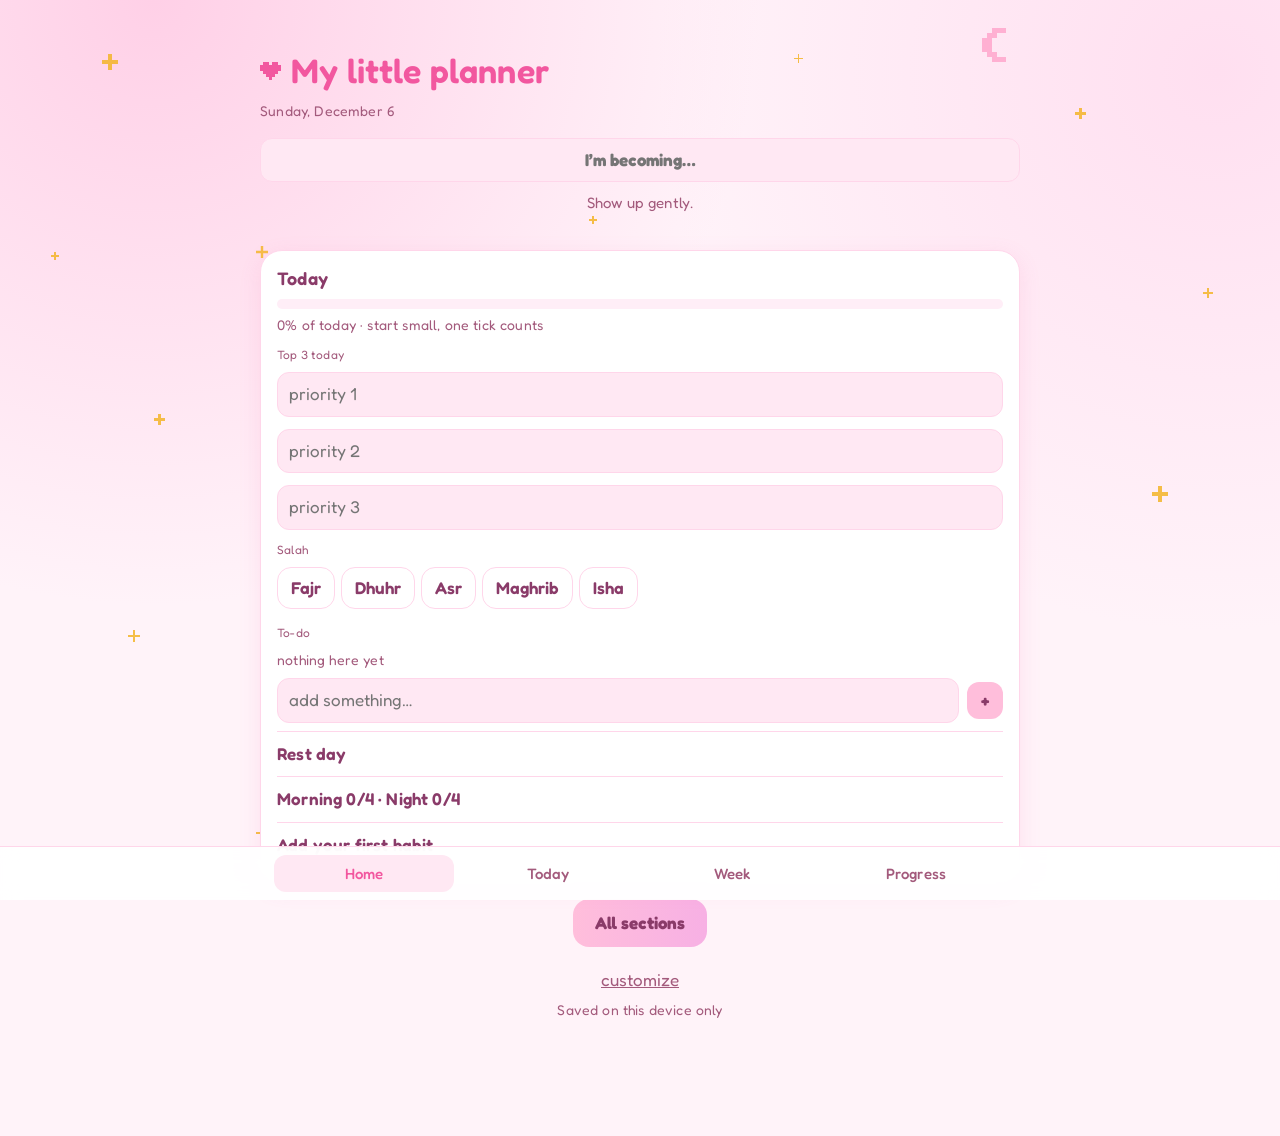
==== commit ff0a4b85: "Rename Index.html to index.html" ====
--- a/index.html
+++ b/index.html
@@ -1,84 +1,190 @@
-<!doctype html>
-<html lang="en">
-<head>
-<meta charset="utf-8"><meta name="viewport" content="width=device-width, initial-scale=1, viewport-fit=cover">
-<meta name="theme-color" content="#f8c9e5"><meta name="description" content="A gentle magical pink planner for the last weeks of 2026.">
-<link rel="manifest" href="manifest.webmanifest"><link rel="icon" href="icon.svg" type="image/svg+xml">
-<title>My Magical Planner ✦</title>
+<!DOCTYPE html>
+<html lang="en"><head><meta charset="utf-8">
+<meta name="viewport" content="width=device-width, initial-scale=1, viewport-fit=cover">
+<title>My little planner</title>
+<link href="https://fonts.googleapis.com/css2?family=Fredoka:wght@400;500;600;700&display=swap" rel="stylesheet">
 <style>
-:root{--pink:#f8c9e5;--pink2:#ffeaf5;--rose:#e77db8;--lav:#d9c9ff;--purple:#75418f;--ink:#51275f;--cream:#fffafd;--gold:#e7b75a;--line:#efc5df;--shadow:0 8px 24px #9c4b8112}*{box-sizing:border-box}body{margin:0;background:radial-gradient(circle at 10% 0%,#fff3fa,transparent 32%),linear-gradient(135deg,#fff8fc,#f7edff);color:var(--ink);font-family:ui-rounded,"Trebuchet MS",system-ui,sans-serif}button,input,textarea,select{font:inherit}button{cursor:pointer;color:inherit}button:focus-visible,input:focus-visible,textarea:focus-visible,select:focus-visible{outline:3px solid #d57bb6;outline-offset:2px}.app{display:grid;grid-template-columns:220px 1fr;min-height:100vh}.sidebar{padding:22px 15px;background:#fff4fae8;border-right:1px solid var(--line);display:flex;flex-direction:column;gap:16px}.brand{text-align:center;padding:12px 6px 20px;border:1px solid #f0b8da;border-radius:18px;background:linear-gradient(145deg,#fff,#ffe7f4)}.brand .moon{font-size:34px;color:#d35aa7}.brand h1{font-family:Georgia,serif;font-size:22px;line-height:1.1;margin:6px 0}.brand small{color:#9b5c91}.nav{display:grid;gap:6px}.nav button{border:0;background:transparent;text-align:left;padding:12px;border-radius:13px;font-size:14px}.nav button.active,.nav button:hover{background:#fbd8ed;color:#8e2773}.side-note{margin-top:auto;text-align:center;padding:15px 8px;color:#9a5b91;font-size:13px;line-height:1.7}.side-note .kitty{font-size:40px}.main{padding:22px;min-width:0;max-width:1500px;width:100%;margin:auto}.hero{position:relative;overflow:hidden;border-radius:20px;padding:24px 26px;margin-bottom:18px;color:#fff8ff;background:linear-gradient(110deg,#5c397c,#9d6bb1 50%,#ed9cc9);box-shadow:var(--shadow);min-height:140px}.hero:after{content:'✦  ✧   ☾    ✧  ✦   ⋆';position:absolute;right:18px;top:15px;font-size:23px;letter-spacing:10px;color:#ffe8b6;opacity:.9}.hero h2{font-family:Georgia,serif;font-size:clamp(24px,3vw,36px);margin:0 0 7px}.hero p{margin:0 0 12px;opacity:.95}.hero .date{font-size:13px;opacity:.9}.top-actions{position:absolute;right:20px;bottom:18px;display:flex;gap:8px}.top-actions button{border:1px solid #ffffff70;background:#ffffff20;color:white;border-radius:999px;padding:8px 12px}.section{display:none}.section.active{display:block}.section-title{display:flex;align-items:center;justify-content:space-between;gap:12px;margin:10px 0 14px}.section-title h2{font-family:Georgia,serif;font-size:25px;margin:0}.muted{color:#9c739a;font-size:13px}.grid{display:grid;gap:14px}.dashboard-grid{grid-template-columns:1fr 1.25fr 1fr}.card{background:#fffdfef0;border:1px solid var(--line);border-radius:17px;padding:16px;box-shadow:var(--shadow);min-width:0}.card h3{font-family:Georgia,serif;margin:0 0 12px;font-size:17px;display:flex;gap:8px;align-items:center}.intention textarea{min-height:92px}.field,textarea,select,input[type=text],input[type=date],input[type=time],input[type=number]{width:100%;border:1px solid #f0c8e1;border-radius:11px;background:#fff7fc;padding:10px;color:var(--ink)}textarea{resize:vertical;min-height:80px}.priority-list,.task-list,.habit-list,.day-list{display:grid;gap:8px}.priority{display:flex;align-items:center;gap:8px;padding:8px;background:#fff2f9;border:1px solid #f7d5e8;border-radius:11px}.priority input{flex:1;min-width:0;border:0;background:transparent;color:var(--ink)}.priority .num{background:#f7d1e8;border-radius:50%;width:23px;height:23px;display:grid;place-items:center;font-size:12px}.energy-options{display:grid;gap:7px}.energy-options button{border:1px solid #f0c8e1;background:#fff8fc;padding:9px;border-radius:11px;text-align:left}.energy-options button.selected{background:#fbd9ed;border-color:#df70b2}.tiny{font-size:12px}.side-stack{display:grid;gap:14px}.focus-card{background:linear-gradient(145deg,#fff6fb,#f1e8ff)}.stars{color:#e8ad4d;font-size:23px;letter-spacing:4px}.progress{height:8px;background:#f4e1ef;border-radius:20px;overflow:hidden;margin:8px 0}.progress span{display:block;height:100%;background:linear-gradient(90deg,#f09bcb,#b39af2);border-radius:20px;width:0}.two-col{grid-template-columns:1fr 1fr}.three-col{grid-template-columns:repeat(3,1fr)}.btn{border:1px solid #edb9d9;background:#ffe4f2;border-radius:11px;padding:9px 12px}.btn.primary{background:linear-gradient(120deg,#ed9cc9,#d8c2ff);border:0;color:#54265f;font-weight:700}.btn.ghost{background:#fff9fd}.btn.small{padding:5px 8px;font-size:12px}.btn.danger{background:#fff0f0;border-color:#efbaba;color:#a3405b}.task-row{display:flex;align-items:center;gap:9px;padding:9px 0;border-bottom:1px solid #f6e4ef}.task-row:last-child{border-bottom:0}.task-row input[type=checkbox]{accent-color:#d76ab0;width:17px;height:17px}.task-main{flex:1;min-width:0}.task-name{overflow-wrap:anywhere}.done .task-name{text-decoration:line-through;opacity:.55}.pill{font-size:11px;padding:4px 7px;border-radius:999px;background:#eadfff;white-space:nowrap}.task-meta{display:flex;gap:6px;align-items:center;flex-wrap:wrap}.row-between{display:flex;align-items:center;justify-content:space-between;gap:8px}.habit-row{display:grid;grid-template-columns:1fr repeat(7,22px);gap:5px;align-items:center;padding:8px 0;border-bottom:1px solid #f5e2ef;font-size:13px}.habit-dot{width:20px;height:20px;border:1px solid #d9b8db;background:#fff;border-radius:50%;padding:0}.habit-dot.checked{background:#eaa4cf;color:white;border-color:#d76bb1}.quote{border:1px dashed #eaa5ce;border-radius:15px;padding:20px;text-align:center;background:#fff7fc;font-family:Georgia,serif;font-size:20px;line-height:1.45}.quick-actions{display:grid;gap:8px}.quick-actions button{text-align:left}.week-strip{display:grid;grid-template-columns:repeat(7,minmax(72px,1fr));gap:8px;overflow:auto}.day-card{border:1px solid #edc6df;border-radius:13px;padding:10px 6px;text-align:center;background:#fff8fc;min-width:70px}.day-card.current{border:2px solid #e778b8;background:#ffe9f5}.day-card .dayname{font-size:12px}.day-card strong{display:block;font-size:18px;margin:5px}.day-card small{font-size:11px;color:#9a7097}.week-controls{display:flex;align-items:center;gap:8px;flex-wrap:wrap}.week-controls button{border:1px solid var(--line);background:#fff6fb;border-radius:10px;padding:7px 10px}.form-grid{display:grid;grid-template-columns:repeat(2,minmax(0,1fr));gap:10px}.form-grid label{display:grid;gap:5px;font-size:12px;color:#956b94}.form-grid .full{grid-column:1/-1}.form-actions{display:flex;gap:8px;flex-wrap:wrap;margin-top:10px}.filterbar{display:flex;gap:8px;flex-wrap:wrap;margin-bottom:12px}.filterbar select,.filterbar input{max-width:220px}.empty{padding:22px;text-align:center;color:#a17a9b;background:#fff7fc;border-radius:12px;border:1px dashed #ecc9df}.calendar-grid{display:grid;grid-template-columns:repeat(7,minmax(0,1fr));gap:5px}.calendar-cell{min-height:82px;padding:7px;border:1px solid #f0d5e6;background:#fff9fc;border-radius:9px;font-size:12px}.calendar-cell.today{border:2px solid #dc79b8}.calendar-cell .event-dot{display:block;margin-top:4px;white-space:nowrap;overflow:hidden;text-overflow:ellipsis;background:#f8d7eb;border-radius:5px;padding:2px 4px}.calendar-head{display:grid;grid-template-columns:repeat(7,1fr);text-align:center;font-size:12px;color:#a2739b;margin-bottom:5px}.entry{padding:12px;border:1px solid #f0d2e5;border-radius:12px;background:#fff8fc;margin:8px 0}.entry p{white-space:pre-wrap;overflow-wrap:anywhere}.footer{text-align:center;color:#a979a0;padding:22px 0 6px;font-size:12px}.notice{font-size:12px;color:#8c6b90;line-height:1.5}.timer{font-size:38px;font-family:Georgia,serif;text-align:center;margin:15px}.hidden{display:none!important}@media(max-width:1000px){.dashboard-grid{grid-template-columns:1fr 1fr}.dashboard-grid .priorities{grid-column:span 2}.app{grid-template-columns:175px 1fr}.main{padding:15px}.sidebar{padding:14px 10px}.nav button{padding:10px 8px}}@media(max-width:700px){.app{display:block}.sidebar{position:sticky;top:0;z-index:5;border-right:0;border-bottom:1px solid var(--line);padding:8px;display:block}.brand{display:none}.nav{display:flex;overflow:auto;gap:5px}.nav button{white-space:nowrap;padding:9px 11px;font-size:12px}.side-note{display:none}.main{padding:12px}.hero{padding:20px 16px;min-height:155px}.hero:after{font-size:16px;letter-spacing:3px}.top-actions{right:12px;bottom:12px}.dashboard-grid,.two-col,.three-col{grid-template-columns:1fr}.dashboard-grid .priorities{grid-column:auto}.form-grid{grid-template-columns:1fr}.calendar-cell{min-height:62px;padding:4px;font-size:10px}.habit-row{grid-template-columns:1fr repeat(7,18px);gap:3px}.habit-dot{width:17px;height:17px}.section-title{align-items:flex-start;flex-direction:column}.section-title h2{font-size:23px}}
-
-/* ✦ Starlit stationery design refinements ✦ */
-:root{--pink:#f8dce8;--pink2:#fff0f7;--rose:#e58ab8;--lav:#e0d7fb;--purple:#79528f;--ink:#493454;--cream:#fff8f0;--gold:#e8c77b;--line:#efd0e3;--shadow:0 10px 28px #a85d8d14}
-body{background:radial-gradient(ellipse at 5% 5%,#fff0f8 0,transparent 30%),radial-gradient(ellipse at 95% 10%,#eee6ff 0,transparent 26%),#fff9fc}
-.brand{background:linear-gradient(145deg,#fffafd,#ffe5f2 65%,#f0e8ff);border-color:#e8b6d5;box-shadow:0 8px 22px #d98bb21a}
-.brand .moon{display:inline-block;background:#fff8f0;border:1px solid #f2d6a4;border-radius:50%;padding:8px;box-shadow:0 0 0 5px #fff7fb}
-.hero{background:linear-gradient(115deg,#513760 0%,#806098 48%,#e79ac4 100%);border:1px solid #ffffff65;box-shadow:0 12px 28px #67436b25}
-.hero:before{content:'♡';position:absolute;right:24%;bottom:-30px;font-size:110px;color:#fff;opacity:.08;transform:rotate(-12deg)}
-.card{box-shadow:0 7px 22px #9c4b810b;border-color:#efd5e5;transition:transform .18s ease,box-shadow .18s ease}
-.card h3{color:#664477}
-.btn{transition:transform .15s ease,filter .15s ease}.btn:hover,.nav button:hover{filter:saturate(1.08);transform:translateY(-1px)}
-.nav button.active{background:#f7d7e9;color:#7b3f77;box-shadow:inset 3px 0 #d77ab0}
-.section-title h2{letter-spacing:-.02em}
-input,textarea,select{accent-color:#d77ab0}
-input[type=checkbox]{accent-color:#d77ab0}
-.sparkle-note{font-family:Georgia,serif;color:#966b9b;text-align:center;padding:12px;background:#fff5fb;border:1px dashed #e7b8d7;border-radius:14px}
-.prayer-grid{display:grid;grid-template-columns:repeat(7,minmax(76px,1fr));gap:7px;overflow:auto;padding-bottom:5px}
-.prayer-day{min-width:76px;padding:9px 7px;border:1px solid #efd0e3;border-radius:13px;background:#fff9fc}
-.prayer-day strong{display:block;text-align:center;font-size:12px;margin-bottom:8px}
-.prayer-check{display:flex;align-items:center;gap:5px;font-size:12px;padding:5px 0}
-.prayer-check input{width:15px;height:15px;flex-shrink:0}
-.routine-chip{display:inline-flex;gap:5px;align-items:center;background:#fff0f7;border:1px solid #efd0e3;border-radius:999px;padding:6px 10px;font-size:12px;margin:3px}
-.log-row{display:grid;grid-template-columns:1fr auto;gap:10px;align-items:center;padding:10px 0;border-bottom:1px solid #f3e0eb}
-@media(max-width:700px){.hero{border-radius:18px}.card{border-radius:16px;padding:14px}.nav button.active{box-shadow:inset 0 -2px #d77ab0}.prayer-grid{grid-template-columns:repeat(7,78px)}.calendar-cell{min-height:56px}}
-@media(prefers-reduced-motion:reduce){*,*:before,*:after{transition:none!important;scroll-behavior:auto!important}}
-
+:root{--bg:#fff3f9;--card:#fff;--ink:#8a3b69;--mute:#a35a7c;--pink:#ffbedb;--pink2:#ffe8f3;--lav:#f7b0e4;--lav2:#ffeef7;--acc:#f2579f;--gold:#f4b429;--line:#ffd6ea;color-scheme:light;box-sizing:border-box;padding-top:env(safe-area-inset-top,0px);padding-bottom:env(safe-area-inset-bottom,0px)}
+html{scroll-padding-top:env(safe-area-inset-top,0px)}
+body{margin:0;background:radial-gradient(circle at 12% 0%,#ffd0e7,transparent 42%),radial-gradient(circle at 95% 8%,#ffdff0,transparent 38%),var(--bg);background-attachment:fixed;color:var(--ink);font:400 17px/1.45 Fredoka,system-ui,-apple-system,'Segoe UI',Roboto,sans-serif;letter-spacing:.01em}
+main{max-width:560px;margin:0 auto;padding:18px 16px 96px;position:relative;z-index:1}
+h1,h2,h3{font-family:inherit;font-weight:600;margin:0}
+h1{font-size:30px;display:flex;align-items:center;gap:10px}
+h2{font-size:24px}h1,h2{color:var(--acc)}
+h3{font-size:18px;margin-bottom:6px;display:flex;justify-content:space-between;align-items:center}
+p{margin:6px 0}.mt{color:var(--mute);font-size:14px}
+.px{fill:var(--acc)}
+.hero{padding:18px 0 22px;position:relative}
+.stars{position:fixed;inset:0;pointer-events:none;z-index:0}
+.stars svg{position:absolute;fill:var(--gold);opacity:.85;animation:tw 3.4s infinite}
+@keyframes tw{50%{opacity:.3;transform:scale(.8)}}
+@media(prefers-reduced-motion:reduce){.stars svg{animation:none}}
+.grid{display:grid;grid-template-columns:1fr 1fr;gap:12px}
+.tile{background:linear-gradient(145deg,var(--pink2),var(--lav2));border:1px solid var(--line);border-radius:22px;padding:16px 14px;text-decoration:none;color:var(--ink);font-weight:700;display:flex;flex-direction:column;gap:4px;cursor:pointer}
+.tile span{display:block;height:14px}.tile svg{fill:var(--gold)}.tile.off{opacity:.45}.tile em{font-size:12px;color:var(--mute);font-style:normal;font-weight:500}
+.link{display:block;margin:20px auto 0;border:0;background:none;color:var(--mute);font:inherit;text-decoration:underline;cursor:pointer}
+.top{display:flex;align-items:center;gap:12px;margin-bottom:6px}
+.back{width:38px;height:38px;border-radius:14px;background:var(--lav2);color:var(--ink);display:grid;place-items:center;text-decoration:none;font-size:22px}
+.card{background:var(--card);border:1px solid var(--line);border-radius:22px;padding:14px 16px;margin:14px 0;box-shadow:0 6px 22px rgba(242,87,159,.12)}
+.nav{display:flex;justify-content:space-between;align-items:center;gap:8px;margin-top:10px}
+.nav b{font-weight:700}
+.nav button,.pill,.add button{border:0;border-radius:12px;background:var(--lav2);color:var(--ink);font:inherit;font-weight:700;padding:6px 14px;cursor:pointer}
+.pill{font-size:13px;background:var(--pink2)}
+.row{display:flex;align-items:center;gap:10px;padding:6px 0}
+.ti{flex:1;min-width:0;border:0;background:transparent;font:inherit;color:inherit;padding:4px 0;outline:0}
+input.ti:focus{border-bottom:1px dashed var(--lav)}
+small{color:var(--mute);font-size:12px}
+.cb{width:24px;height:24px;border-radius:8px;border:2px solid var(--lav);background:var(--card);flex:none;padding:0;cursor:pointer;position:relative}
+.cb.on{background:var(--pink);border-color:var(--acc)}
+.cb.on::after{content:'';position:absolute;left:7px;top:3px;width:5px;height:10px;border:solid #fff;border-width:0 2.5px 2.5px 0;transform:rotate(45deg)}
+.x{border:0;background:none;color:var(--mute);font-size:20px;cursor:pointer;padding:6px 10px}
+input:not(.ti),textarea{border:1px solid var(--line);background:var(--pink2);color:inherit;border-radius:12px;padding:9px 11px;font:inherit;width:100%;box-sizing:border-box}
+textarea{resize:none;display:block}
+.pri{margin:6px 0}
+.add{display:flex;flex-wrap:wrap;gap:8px;align-items:center;margin-top:8px}
+.add input{flex:1;min-width:0;width:auto}.add input:not(.num):not([type=time]){min-width:110px}
+.add input[type=time]{flex:none}
+input.num{width:54px;flex:none;padding:6px;text-align:center}input.num.w2{width:78px}
+select{border:1px solid var(--line);background:var(--pink2);color:inherit;border-radius:12px;padding:8px;font:inherit;max-width:60%}
+.add button{background:var(--pink);flex:none}
+input[type=range]{flex:1;width:auto;padding:0;accent-color:var(--acc);background:none;border:0}
+output{width:42px;text-align:right;font-size:13px;color:var(--mute)}
+.bar{height:10px;border-radius:9px;background:var(--lav2);overflow:hidden;margin-top:8px}
+.bar i{display:block;height:100%;border-radius:9px;background:linear-gradient(90deg,var(--pink),var(--lav))}
+.dots{display:flex;gap:3px}.dots u{width:8px;height:8px;border-radius:3px;background:var(--lav2);border:1px solid var(--line)}.dots u.on{background:var(--acc);border-color:var(--acc)}
+.cal{display:grid;grid-template-columns:repeat(7,1fr);gap:4px;margin:12px 0;text-align:center}
+.day{aspect-ratio:1;border:0;border-radius:12px;background:var(--card);color:inherit;font:inherit;position:relative;cursor:pointer}
+.day.sel{background:var(--pink)}.day.now{outline:2px solid var(--lav)}
+.day s{position:absolute;bottom:4px;left:calc(50% - 3px);width:6px;height:6px;border-radius:2px;background:var(--acc)}
+.h{color:var(--mute);font-size:12px}
+.ev{padding:4px 0}.ev b{color:var(--acc);margin-right:6px}
+.big{display:block;margin:16px auto;padding:12px 22px;border:0;border-radius:16px;background:linear-gradient(90deg,var(--pink),var(--lav));color:var(--ink);font:inherit;font-weight:700;cursor:pointer}
+.score{font:600 56px Fredoka,system-ui,sans-serif;text-align:center;color:var(--acc);margin:10px 0 0}
+.fab{position:fixed;right:0;bottom:0;padding:0 16px calc(16px + env(safe-area-inset-bottom,0px)) 0}
+.fab a{width:48px;height:48px;border-radius:16px;background:var(--pink);display:grid;place-items:center;box-shadow:0 4px 14px rgba(190,140,200,.3)}
+.tabs{position:fixed;left:0;right:0;bottom:0;display:flex;gap:4px;padding:8px 10px calc(8px + env(safe-area-inset-bottom,0px));background:rgba(255,255,255,.93);backdrop-filter:blur(10px);border-top:1px solid var(--line);z-index:5}
+.tabs a{flex:1;text-align:center;text-decoration:none;color:var(--mute);font:500 15px Fredoka,system-ui,sans-serif;padding:9px 0;border-radius:12px}
+.tabs a.on{background:var(--pink2);color:var(--acc)}
+#toast{position:fixed;left:0;right:0;bottom:calc(84px + env(safe-area-inset-bottom,0px));display:flex;justify-content:center;z-index:6;pointer-events:none}
+.toast{pointer-events:auto;background:var(--ink);color:#fff;border-radius:14px;padding:10px 16px;display:flex;gap:16px;align-items:center}.toast button{border:0;background:none;color:var(--pink);font:inherit;font-weight:700}
+.chips{display:flex;gap:6px;overflow-x:auto;margin:12px 0}
+.chip{flex:none;border:1px solid var(--line);border-radius:14px;padding:8px 13px;background:var(--card);color:var(--ink);font:inherit;font-weight:600;cursor:pointer}.chip.on{background:var(--pink);border-color:var(--acc)}
+.ln{display:block;padding:10px 0;color:var(--ink);text-decoration:none;border-top:1px solid var(--line);font-weight:600}
+.row.dn .ti{opacity:.5;text-decoration:line-through}
+.grid[hidden]{display:none}
+input.why{margin-top:10px;font-weight:700;text-align:center}.st{color:var(--acc);font-weight:700}
+.aff{margin:10px 0 0;color:var(--mute);text-align:center;font-size:15px}
+.moon{position:absolute;right:4px;top:0;animation:fl 6s ease-in-out infinite}.moon svg{fill:#ffb0d2;display:block}
+@keyframes fl{50%{transform:translateY(8px) rotate(-6deg)}}
+.bst{position:fixed;z-index:9;pointer-events:none;margin:-6px 0 0 -6px;animation:burst .75s ease-out forwards}.bst svg{fill:var(--gold);display:block}
+@keyframes burst{from{opacity:1;transform:translate(0,0) scale(1)}to{opacity:0;transform:translate(var(--dx),var(--dy)) scale(.3) rotate(90deg)}}
+.card{position:relative}.card::after{content:'';position:absolute;left:-5px;top:-5px;width:12px;height:12px;background:url("data:image/svg+xml,%3Csvg xmlns='http://www.w3.org/2000/svg' viewBox='0 0 5 5'%3E%3Cpath fill='%23f4b429' d='M2 0h1v5H2zM0 2h5v1H0z'/%3E%3C/svg%3E") no-repeat;opacity:.85}
+.bar i{background:linear-gradient(90deg,var(--pink),var(--acc),var(--pink));background-size:200% 100%;animation:sh 3s linear infinite}@keyframes sh{to{background-position:-200% 0}}
+@media(prefers-reduced-motion:reduce){.moon,.bar i{animation:none}}
+@media(min-width:720px){main{max-width:760px;padding:28px 24px 110px}.grid{grid-template-columns:repeat(3,1fr)}.tabs{justify-content:center}.tabs a{flex:0 1 180px}h1{font-size:34px}.cb{width:28px;height:28px}.cb.on::after{left:9px;top:4px}.tile{padding:22px 18px;font-size:18px}}
+.cb,.chip,.tile,.big,.nav button{transition:transform .12s}.cb:active,.chip:active,.tile:active,.big:active,.nav button:active{transform:scale(.94)}
 </style></head>
-<body><div class="app"><aside class="sidebar"><div class="brand"><div class="moon">☾ 🎀</div><h1>My Magical<br>Planner</h1><small>✧ little steps, big dreams ✧</small></div><nav class="nav" id="nav"><button data-page="home" class="active">✦ Home</button><button data-page="weekly">♡ Weekly Planner</button><button data-page="tasks">☑ Tasks</button><button data-page="study">✧ Study & Career</button><button data-page="habits">❀ Habits</button><button data-page="salah">☾ Salah</button><button data-page="workouts">♡ Workouts</button><button data-page="skincare">✿ Skincare</button><button data-page="selfcare">♡ Self-Care</button><button data-page="money">✧ Money & Wins</button><button data-page="journal">☾ Journal</button><button data-page="calendar">▦ Calendar</button></nav><div class="side-note"><div class="kitty">🐈‍⬛</div>Small steps<br>create big dreams ✦<br><span>♡</span></div></aside>
-<main class="main"><header class="hero"><h2 id="greeting">Your little corner of magic ✨</h2><p id="subtitle">You don't have to do it all today.</p><div class="date" id="todayLabel"></div><div class="top-actions"><button id="exportBtn">↗ Backup</button><button id="importBtn">↙ Restore</button><input type="file" id="importFile" accept="application/json" class="hidden"></div></header>
-<section class="section active" id="page-home"><div class="section-title"><h2>Today's little magic ✨</h2><span class="muted">A gentle plan, not a perfect one.</span></div><div class="grid dashboard-grid">
-<div class="card intention"><h3>☆ Today's intention</h3><textarea id="intention" placeholder="What would make today feel meaningful?"></textarea><p class="muted tiny">A little is still something.</p></div>
-<div class="card priorities"><h3>◎ Today's 3 main priorities</h3><div class="priority-list" id="priorities"></div></div>
-<div class="card"><h3>☾ Energy check-in</h3><div class="energy-options" id="energy"><button data-energy="Low">☹ Low energy</button><button data-energy="Medium">☺ Medium energy</button><button data-energy="High">✧ High energy</button></div><p class="muted tiny" id="energyNote">Your energy is information, not a grade.</p></div>
-<div class="card"><h3>♡ Upcoming tasks</h3><div id="upcomingTasks"></div><button class="btn small" data-go="tasks">See all tasks →</button></div>
-<div class="card"><h3>❀ Weekly habit tracker</h3><div id="homeHabits"></div><div class="progress"><span id="habitProgress"></span></div><div class="muted tiny" id="habitProgressText">0 habits checked this week</div><button class="btn small" data-go="habits">All habits →</button></div>
-<div class="side-stack"><div class="card focus-card"><h3>✦ This week's focus</h3><textarea id="weeklyFocus" placeholder="Build good habits, not perfection." style="min-height:65px"></textarea><div class="row-between"><span class="muted tiny">Weekly progress</span><span class="stars" id="weekStars">☆☆☆☆☆</span></div><div class="progress"><span id="taskProgress"></span></div><div class="muted tiny" id="taskProgressText">0 of 0 tasks complete</div></div><div class="quote">“You're not behind.<br>You're becoming.”<div style="font-size:17px;margin-top:8px">♡ ✧ ♡</div></div></div>
-</div><div class="grid two-col" style="margin-top:14px"><div class="card"><div class="row-between"><h3>🗓 This week</h3><button class="btn small" data-go="weekly">Plan week →</button></div><div class="week-strip" id="homeWeek"></div></div><div class="card"><h3>✎ Quick actions</h3><div class="quick-actions"><button class="btn" data-go="tasks">＋ Add or review tasks</button><button class="btn" data-go="journal">✎ Write a journal entry</button><button class="btn" data-go="habits">❀ Check habits</button><button class="btn" data-go="weekly">♡ Plan this week</button></div></div></div></section>
-<section class="section" id="page-weekly"><div class="section-title"><h2>Weekly planner 🎀</h2><div class="week-controls"><button id="prevWeek">← Previous</button><span id="weekRange" class="muted"></span><button id="nextWeek">Next →</button><button id="thisWeek" class="btn">Go to this week</button></div></div><div class="grid two-col"><div class="card"><h3>✦ Week at a glance</h3><div class="week-strip" id="weeklyStrip"></div><div class="form-grid" style="margin-top:14px"><label class="full">Weekly intention<input id="weekIntention" placeholder="What matters most this week?"></label><label class="full">Notes / things to remember<textarea id="weekNotes" placeholder="Anything you want future-you to know..."></textarea></label></div></div><div class="card"><h3>♡ Gentle weekly review</h3><div class="form-grid"><label class="full">Little wins<textarea id="reviewWins" placeholder="What went well?"></textarea></label><label class="full">What felt hard?<textarea id="reviewHard" placeholder="No judgement, just noticing."></textarea></label><label class="full">One adjustment for next week<textarea id="reviewNext" placeholder="Make it easier, not stricter."></textarea></label></div></div></div><div class="card" style="margin-top:14px"><div class="row-between"><h3>☾ Plans for each day</h3><button class="btn primary" id="addWeeklyTask">＋ Add task to this week</button></div><div id="weeklyTasks"></div></div></section>
-<section class="section" id="page-tasks"><div class="section-title"><h2>Tasks & little quests ☑</h2><span class="muted">Move unfinished tasks forward; nothing is ruined.</span></div><div class="card"><form id="taskForm"><div class="form-grid"><label class="full">Task name<input id="taskName" required maxlength="180" placeholder="What needs doing?"></label><label>Category<select id="taskCategory"><option>University</option><option>Career</option><option>Personal</option><option>Health</option><option>Study</option><option>Other</option></select></label><label>Due date<input id="taskDate" type="date" min="2026-11-01" max="2026-12-31"></label><label>Priority<select id="taskPriority"><option>Normal</option><option>High</option><option>Low</option></select></label><label>Optional notes<input id="taskNotes" maxlength="250" placeholder="A tiny detail..."></label></div><div class="form-actions"><button class="btn primary" type="submit" id="taskSubmit">＋ Add task</button><button class="btn hidden" type="button" id="taskCancel">Cancel edit</button></div><input type="hidden" id="taskEditId"></form></div><div class="card" style="margin-top:14px"><div class="filterbar"><select id="taskFilter"><option value="all">All tasks</option><option value="today">Due today</option><option value="week">This week</option><option value="upcoming">Upcoming</option><option value="completed">Completed</option></select><select id="categoryFilter"><option value="all">All categories</option><option>University</option><option>Career</option><option>Personal</option><option>Health</option><option>Study</option><option>Other</option></select><input type="text" id="taskSearch" placeholder="Search tasks..."></div><div id="taskList"></div></div></section>
-<section class="section" id="page-study"><div class="section-title"><h2>Study & career ✧</h2><span class="muted">Small sessions count.</span></div><div class="grid two-col"><div class="card"><h3>📚 Study topics & lectures</h3><form id="studyForm"><div class="form-grid"><label class="full">Subject / course<input id="studySubject" required placeholder="Course name"></label><label class="full">Topic or next step<input id="studyTopic" required placeholder="Lecture 3, practice problems..."></label><label>Target date<input id="studyDate" type="date" min="2026-11-01" max="2026-12-31"></label><label>Type<select id="studyType"><option>Lecture</option><option>Assignment</option><option>Exam prep</option><option>Programming</option><option>Project</option></select></label></div><div class="form-actions"><button class="btn primary">＋ Add study item</button></div></form><div id="studyList" style="margin-top:12px"></div></div><div class="card"><h3>🍅 Gentle focus timer</h3><p class="muted">Choose a session length. Pause whenever you need to.</p><div class="filterbar"><button class="btn timer-choice" data-minutes="25">25 min</button><button class="btn timer-choice" data-minutes="50">50 min</button><button class="btn timer-choice" data-minutes="5">5 min break</button></div><div class="timer" id="timerDisplay">25:00</div><div class="row-between"><button class="btn primary" id="timerStart">Start</button><button class="btn" id="timerReset">Reset</button></div><p class="notice" id="timerMessage">One thing at a time, little star.</p><hr style="border:0;border-top:1px solid #f0d7e8;margin:18px 0"><h3>💼 Applications & portfolio</h3><form id="careerForm"><div class="form-grid"><label>Role / project<input id="careerRole" required placeholder="Internship, portfolio update..."></label><label>Status<select id="careerStatus"><option>To do</option><option>In progress</option><option>Applied</option><option>Waiting</option><option>Done</option></select></label><label class="full">Notes<input id="careerNotes" placeholder="Link, contact, next step..."></label></div><div class="form-actions"><button class="btn primary">＋ Add item</button></div></form><div id="careerList"></div></div></div></section>
-<section class="section" id="page-habits"><div class="section-title"><h2>Habits, softly ❀</h2><span class="muted">Missed days are allowed. Just begin again.</span></div><div class="grid two-col"><div class="card"><h3>✿ Add a habit</h3><form id="habitForm"><div class="form-grid"><label class="full">Habit name<input id="habitName" required maxlength="80" placeholder="Something kind to do for myself"></label></div><div class="form-actions"><button class="btn primary">＋ Add habit</button></div></form><p class="notice">Tap a circle to mark that day complete. Your weekly view updates as you go.</p></div><div class="card"><h3>✦ This week's progress</h3><div class="stars" id="habitStars">☆☆☆☆☆</div><div class="progress"><span id="habitBigProgress"></span></div><p id="habitBigText" class="muted">Your progress will appear here.</p></div></div><div class="card" style="margin-top:14px"><h3>♡ Weekly tracker</h3><div id="habitTable"></div></div></section>
-<section class="section" id="page-selfcare"><div class="section-title"><h2>Self-care corner 🌷</h2><span class="muted">Support, not another to-do list.</span></div><div class="grid two-col"><div class="card"><h3>☀ Morning routine</h3><div id="morningChecks"></div><button class="btn small" id="editMorning">Edit routine</button></div><div class="card"><h3>☾ Evening routine</h3><div id="eveningChecks"></div><button class="btn small" id="editEvening">Edit routine</button></div><div class="card"><h3>♡ Movement & wellbeing</h3><form id="wellbeingForm"><div class="form-grid"><label>Energy<select id="wellEnergy"><option>Low</option><option selected>Medium</option><option>High</option></select></label><label>Movement<select id="wellMove"><option>Rest day</option><option>Stretching</option><option>Walk</option><option>Workout</option></select></label><label>Sleep (hours)<input id="wellSleep" type="number" min="0" max="24" step="0.5" placeholder="e.g. 7.5"></label><label>Water check-in<select id="wellWater"><option>Not yet</option><option>Some</option><option>Enough for me</option></select></label><label class="full">Notes<textarea id="wellNotes" placeholder="How am I feeling today?"></textarea></label></div><button class="btn primary" style="margin-top:10px">Save today's check-in</button></form></div><div class="card"><h3>✧ Saved check-ins</h3><div id="wellbeingHistory"></div></div></div></section>
-
-<section class="section" id="page-salah"><div class="section-title"><h2>Salah tracker ☾</h2><span class="muted">A gentle record, never a grade.</span></div><div class="card"><h3>♡ This week</h3><p class="notice">Tap a box only when you've completed that prayer. Each prayer is tracked separately, and nothing is checked automatically.</p><div id="prayerWeek" class="prayer-grid"></div><div class="sparkle-note">“Return gently. Every new moment is a fresh start.” ✧</div></div></section>
-<section class="section" id="page-workouts"><div class="section-title"><h2>Movement & workout log 🎀</h2><span class="muted">Short counts. Rest counts, too.</span></div><div class="grid two-col"><div class="card"><h3>♡ My weekly plan</h3><div class="entry"><strong>Monday · Glutes, core & calves</strong><p class="muted tiny">Glute bridges · seated band abductions · heel slides or dead bugs · seated calf raises</p></div><div class="entry"><strong>Wednesday · Arms & core</strong><p class="muted tiny">Seated bicep curls · seated shoulder raises · triceps extensions · supported kickbacks · gentle core</p></div><div class="entry"><strong>Saturday · Glutes, core & calves</strong><p class="muted tiny">Repeat Monday's routine, adjusting to your energy.</p></div><p class="notice">Weeks 1–2: one set. Weeks 3–4: optionally two if recovery feels comfortable. About 12–15 reps where appropriate, rest as needed. No jump rope.</p></div><div class="card"><h3>✿ Log today's movement</h3><form id="workoutForm"><div class="form-grid"><label>Status<select id="workoutStatus"><option>Not logged</option><option>Full workout completed</option><option>Short workout completed</option><option>Gentle movement</option><option>Rest day</option><option>Skipped / rescheduled</option></select></label><label>Energy after<select id="workoutFeel"><option>Not recorded</option><option>Better</option><option>About the same</option><option>Tired but okay</option><option>Unusually fatigued</option><option>Unsteady / dizzy</option><option>Pain or worsening symptoms</option></select></label><label class="full">Optional notes<textarea id="workoutNotes" placeholder="What felt manageable today?"></textarea></label></div><button class="btn primary" style="margin-top:10px">Save movement log</button></form></div></div><div class="card" style="margin-top:14px"><h3>♡ Recent movement days</h3><div id="workoutHistory"></div></div><div class="sparkle-note">A 10-minute session counts. Please don't push through unusual fatigue, pain, dizziness, instability, or worsening symptoms.</div></section>
-<section class="section" id="page-skincare"><div class="section-title"><h2>Skincare diary 🌷</h2><span class="muted">Simple, gentle, and never the whole story.</span></div><div class="grid two-col"><div class="card"><h3>✿ My alternating night plan</h3><div class="entry"><strong>Monday · Acretin night</strong><p class="muted tiny">Gentle cleanser, fully dry skin, Acretin 0.05% as tolerated, moisturizer.</p></div><div class="entry"><strong>Tuesday · Dermaelle cleanser night</strong><p class="muted tiny">Dermaelle Oil Control Cleanser + moisturizer. No Acretin.</p></div><div class="entry"><strong>Wednesday · Recovery night</strong><p class="muted tiny">Gentle cleanse or rinse + moisturizer.</p></div><div class="entry"><strong>Thursday · Acretin night</strong><p class="muted tiny">Gentle cleanser, fully dry skin, Acretin 0.05% as tolerated, moisturizer.</p></div><div class="entry"><strong>Friday · Dermaelle cleanser night</strong><p class="muted tiny">Dermaelle Oil Control Cleanser + moisturizer. No Acretin.</p></div><div class="entry"><strong>Saturday · Acretin night</strong><p class="muted tiny">Gentle cleanser, fully dry skin, Acretin 0.05% as tolerated, moisturizer.</p></div><div class="entry"><strong>Sunday · Recovery night</strong><p class="muted tiny">Gentle cleanse or rinse + moisturizer.</p></div><p class="notice">Use sunscreen in the morning. On Acretin nights, use a gentle cleanser instead of the oil-control cleanser. Avoid niacinamide and adding new active ingredients. If irritation persists, pause Acretin and ask your dermatologist.</p></div><div class="card"><h3>♡ Daily skin check-in</h3><form id="skincareForm"><div class="form-grid"><label>Morning routine<select id="skinAM"><option>Not logged</option><option>Completed</option><option>Partly completed</option><option>Rested / skipped as needed</option></select></label><label>Night type<select id="skinNight"><option>Recovery night</option><option>Acretin 0.05% night</option><option>Dermaelle Oil Control Cleanser night</option><option>Gentle cleanse only</option></select></label><label>Evening routine<select id="skinPM"><option>Not logged</option><option>Completed</option><option>Partly completed</option><option>Rested / skipped as needed</option></select></label><label>Skin comfort<select id="skinComfort"><option>Comfortable</option><option>Dry / tight</option><option>Irritated</option><option>Breaking out</option><option>Extra sensitive</option></select></label><label class="full">Optional notes<textarea id="skinNotes" placeholder="Any changes, without overanalysing every bump..."></textarea></label></div><button class="btn primary" style="margin-top:10px">Save today's skin check-in</button></form></div></div><div class="card" style="margin-top:14px"><h3>♡ Recent skin notes</h3><div id="skinHistory"></div></div></section>
-<section class="section" id="page-money"><div class="section-title"><h2>Money, career & little wins ✧</h2><span class="muted">Progress counts even before the results show.</span></div><div class="grid two-col"><div class="card"><h3>♡ Add an income entry</h3><form id="incomeForm"><div class="form-grid"><label>Date<input id="incomeDate" type="date" min="2026-11-01" max="2026-12-31" required></label><label>Amount (EGP)<input id="incomeAmount" type="number" min="0" step="0.01" required placeholder="0.00"></label><label class="full">Description<input id="incomeDescription" required placeholder="Freelance work, sale, etc."></label></div><button class="btn primary" style="margin-top:10px">＋ Save income</button></form><div id="incomeHistory"></div><p class="notice" id="incomeTotal"></p></div><div class="card"><h3>🌟 Small wins & career steps</h3><form id="winForm"><div class="form-grid"><label class="full">One small win<input id="winText" required placeholder="Something I did, learned, or tried"></label><label>Date<input id="winDate" type="date" min="2026-11-01" max="2026-12-31" required></label><label>Area<select id="winArea"><option>University</option><option>Career</option><option>Personal</option><option>Health</option><option>Faith</option><option>Money</option></select></label></div><button class="btn primary" style="margin-top:10px">♡ Save little win</button></form><div id="winHistory"></div></div></div></section>
-<section class="section" id="page-journal"><div class="section-title"><h2>Little journal ☾</h2><span class="muted">A few words are enough.</span></div><div class="card"><form id="journalForm"><div class="form-grid"><label>Entry date<input type="date" id="journalDate" required></label><label>Title<input type="text" id="journalTitle" placeholder="A little memory"></label><label class="full">What's on my mind?<textarea id="journalBody" placeholder="Write freely, no perfect words needed..."></textarea></label><label class="full">One thing I'm grateful for<input id="journalGratitude" placeholder="A small good thing"></label></div><div class="form-actions"><button class="btn primary" id="journalSubmit">♡ Save entry</button><button class="btn hidden" type="button" id="journalCancel">Cancel edit</button></div><input type="hidden" id="journalEditId"></form></div><div class="card" style="margin-top:14px"><div class="row-between"><h3>📖 Your entries</h3><input type="text" id="journalSearch" placeholder="Search entries..." style="max-width:220px"></div><div id="journalList"></div></div></section>
-<section class="section" id="page-calendar"><div class="section-title"><h2>Calendar ✧</h2><div class="week-controls"><button id="calPrev">←</button><span id="calMonth"></span><button id="calNext">→</button></div></div><div class="card"><div class="calendar-head"><span>Mon</span><span>Tue</span><span>Wed</span><span>Thu</span><span>Fri</span><span>Sat</span><span>Sun</span></div><div class="calendar-grid" id="calendarGrid"></div><p class="notice">Tap a day to add a task for that date. Your tasks appear here automatically.</p></div></section>
-<div class="footer">Made with a little sparkle and a lot of gentleness ✧<br><span class="muted">Your planner saves in this browser. Export a backup before switching devices.</span> <span id="footerDateRange">Nov 1 – Dec 31, 2026</span><br><button class="btn small" id="clearData" style="margin-top:10px">Clear all planner data</button></div>
-</main></div>
+<body><main id="app"></main><nav class="tabs" id="fab"></nav><div id="toast"></div>
 <script>
-const START='2026-11-01',END='2026-12-31',STORE='magicalPlanner2026_v1';const $=id=>document.getElementById(id);const uid=()=>Date.now().toString(36)+Math.random().toString(36).slice(2,7);const iso=d=>{let x=new Date(d);return `${x.getFullYear()}-${String(x.getMonth()+1).padStart(2,'0')}-${String(x.getDate()).padStart(2,'0')}`};const parse=s=>new Date(s+'T12:00:00');const fmt=s=>s?parse(s).toLocaleDateString(undefined,{month:'short',day:'numeric'}):'No date';const today=iso(new Date());let state=load();state.prayers=state.prayers||{};state.workouts=state.workouts||{};state.skincare=state.skincare||{};state.income=state.income||[];state.wins=state.wins||[];let selectedWeek=weekStart(today),calDate=new Date(new Date().getFullYear(),new Date().getMonth(),1);let timerLeft=1500,timerId=null;
-function blank(){return {tasks:[],habits:[{id:uid(),name:'Drink enough water',checks:{}},{id:uid(),name:'Move my body',checks:{}},{id:uid(),name:'Study or practice a skill',checks:{}},{id:uid(),name:'Salah check-in',checks:{}},{id:uid(),name:'Quran or reading',checks:{}},{id:uid(),name:'Study or career step',checks:{}},{id:uid(),name:'Skincare as planned',checks:{}},{id:uid(),name:'Workout or gentle movement',checks:{}},{id:uid(),name:'Rest / wind-down',checks:{}},{id:uid(),name:'One kind thing for myself',checks:{}}],journal:[],study:[],career:[],prayers:{},workouts:{},skincare:{},income:[],wins:[],daily:{},weeks:{},wellbeing:{},routines:{morning:['Drink water','Wash up / morning skincare','Eat something nourishing','Check today’s priorities'],evening:['Evening skincare','Prepare one thing for tomorrow','Wind down','Rest without guilt']}}}function load(){try{return {...blank(),...JSON.parse(localStorage.getItem(STORE)||'{}')}}catch(e){return blank()}}function save(){localStorage.setItem(STORE,JSON.stringify(state));renderAll()}function daily(){if(!state.daily[today])state.daily[today]={intention:'',priorities:['','',''],energy:'',morning:{},evening:{}};return state.daily[today]}function weekStart(s){let d=parse(s);let day=(d.getDay()+6)%7;d.setDate(d.getDate()-day);return iso(d)}function shiftDate(s,n){let d=parse(s);d.setDate(d.getDate()+n);return iso(d)}function daysForWeek(s){return Array.from({length:7},(_,i)=>shiftDate(s,i))}function weekKey(s){return weekStart(s)}function weekData(s){let k=weekKey(s);if(!state.weeks[k])state.weeks[k]={intention:'',notes:'',wins:'',hard:'',next:''};return state.weeks[k]}function esc(v=''){return String(v).replace(/[&<>"']/g,c=>({'&':'&amp;','<':'&lt;','>':'&gt;','"':'&quot;',"'":'&#39;'}[c]))}function safeDate(s){return s>=START&&s<=END}function navTo(page){document.querySelectorAll('.nav button').forEach(b=>b.classList.toggle('active',b.dataset.page===page));document.querySelectorAll('.section').forEach(s=>s.classList.toggle('active',s.id==='page-'+page));window.scrollTo({top:0,behavior:'smooth'})}document.querySelectorAll('[data-page]').forEach(b=>b.onclick=()=>navTo(b.dataset.page));document.querySelectorAll('[data-go]').forEach(b=>b.onclick=()=>navTo(b.dataset.go));
-function renderHeader(){let d=parse(today);$('greeting').textContent=(new Date().getHours()<12?'Good morning':new Date().getHours()<18?'Good afternoon':'Good evening')+', little star ✨';$('subtitle').textContent='You are allowed to take this one step at a time.';$('todayLabel').textContent=d.toLocaleDateString(undefined,{weekday:'long',month:'long',day:'numeric',year:'numeric'})+' · Planning through Dec 31, 2026'}function renderPriorities(){let x=daily();$('intention').value=x.intention||'';$('priorities').innerHTML=x.priorities.map((p,i)=>`<div class="priority"><span class="num">${i+1}</span><input data-priority="${i}" value="${esc(p)}" placeholder="A kind, doable priority"><button class="btn small" data-clear-priority="${i}" aria-label="Clear priority">×</button></div>`).join('');document.querySelectorAll('[data-priority]').forEach(el=>el.onchange=()=>{x.priorities[+el.dataset.priority]=el.value;save()});document.querySelectorAll('[data-clear-priority]').forEach(el=>el.onclick=()=>{x.priorities[+el.dataset.clearPriority]='';save()});$('intention').onchange=e=>{x.intention=e.target.value;save()};document.querySelectorAll('[data-energy]').forEach(b=>{b.classList.toggle('selected',b.dataset.energy===x.energy);b.onclick=()=>{x.energy=b.dataset.energy;save()}});$('energyNote').textContent=x.energy?`Energy: ${x.energy}. Plan around the energy you have.`:'Your energy is information, not a grade.'}
-function taskHTML(t){return `<div class="task-row ${t.done?'done':''}"><input type="checkbox" data-task-check="${t.id}" ${t.done?'checked':''} aria-label="Complete task"><div class="task-main"><div class="task-name">${esc(t.name)}</div><div class="task-meta"><span class="pill">${esc(t.category)}</span><span class="muted tiny">${t.date?fmt(t.date):'No date'}${t.priority==='High'?' · ★ High':''}</span></div>${t.notes?`<div class="muted tiny">${esc(t.notes)}</div>`:''}</div><button class="btn small" data-task-edit="${t.id}">Edit</button><button class="btn small danger" data-task-delete="${t.id}">×</button></div>`}function bindTaskRows(){document.querySelectorAll('[data-task-check]').forEach(b=>b.onchange=()=>{let t=state.tasks.find(x=>x.id===b.dataset.taskCheck);if(t)t.done=b.checked;save()});document.querySelectorAll('[data-task-edit]').forEach(b=>b.onclick=()=>editTask(b.dataset.taskEdit));document.querySelectorAll('[data-task-delete]').forEach(b=>b.onclick=()=>{if(confirm('Delete this task?')){state.tasks=state.tasks.filter(x=>x.id!==b.dataset.taskDelete);save()}})}function renderTasks(){let filter=$('taskFilter')?.value||'all',cat=$('categoryFilter')?.value||'all',q=($('taskSearch')?.value||'').toLowerCase();let list=state.tasks.filter(t=>{if(cat!=='all'&&t.category!==cat)return false;if(q&&!`${t.name} ${t.notes} ${t.category}`.toLowerCase().includes(q))return false;if(filter==='completed')return t.done;if(filter==='today')return t.date===today&&!t.done;if(filter==='week')return t.date&&t.date>=weekStart(today)&&t.date<=shiftDate(weekStart(today),6)&&!t.done;if(filter==='upcoming')return t.date&&t.date>today&&!t.done;return true}).sort((a,b)=>(a.done-b.done)||(a.date||'9999').localeCompare(b.date||'9999'));$('taskList').innerHTML=list.length?list.map(taskHTML).join(''):'<div class="empty">Nothing here right now. A little breathing room is lovely. ✧</div>';bindTaskRows();let upcoming=state.tasks.filter(t=>!t.done&&(!t.date||t.date>=today)).sort((a,b)=>(a.date||'9999').localeCompare(b.date||'9999')).slice(0,4);$('upcomingTasks').innerHTML=upcoming.length?upcoming.map(t=>`<div class="task-row"><span>♡</span><div class="task-main"><div class="task-name">${esc(t.name)}</div><div class="muted tiny">${t.date?fmt(t.date):'No date'} · ${esc(t.category)}</div></div></div>`).join(''):'<div class="empty">No upcoming tasks. You can add one whenever you need.</div>';let wt=state.tasks.filter(t=>t.date&&t.date>=weekStart(today)&&t.date<=shiftDate(weekStart(today),6));let done=wt.filter(t=>t.done).length;$('taskProgress').style.width=(wt.length?done/wt.length*100:0)+'%';$('taskProgressText').textContent=`${done} of ${wt.length} tasks complete this week`;$('weekStars').textContent='★'.repeat(Math.min(5,Math.round(wt.length?done/wt.length*5:0)))+'☆'.repeat(5-Math.min(5,Math.round(wt.length?done/wt.length*5:0)))}function editTask(id){let t=state.tasks.find(x=>x.id===id);if(!t)return;$('taskName').value=t.name;$('taskCategory').value=t.category;$('taskDate').value=t.date||'';$('taskPriority').value=t.priority;$('taskNotes').value=t.notes||'';$('taskEditId').value=t.id;$('taskSubmit').textContent='Save changes';$('taskCancel').classList.remove('hidden');navTo('tasks');window.scrollTo({top:0,behavior:'smooth'})}function resetTaskForm(){ $('taskForm').reset();$('taskEditId').value='';$('taskSubmit').textContent='＋ Add task';$('taskCancel').classList.add('hidden')}$('taskForm').onsubmit=e=>{e.preventDefault();let id=$('taskEditId').value;let item={id:id||uid(),name:$('taskName').value.trim(),category:$('taskCategory').value,date:$('taskDate').value,priority:$('taskPriority').value,notes:$('taskNotes').value.trim(),done:false};if(!item.name)return;if(id){let old=state.tasks.find(t=>t.id===id);item.done=old?.done||false;state.tasks=state.tasks.map(t=>t.id===id?item:t)}else state.tasks.push(item);resetTaskForm();save()};$('taskCancel').onclick=resetTaskForm;['taskFilter','categoryFilter','taskSearch'].forEach(id=>$(id).addEventListener(id==='taskSearch'?'input':'change',renderTasks));
-function renderWeekStrip(target,start,clickable=true){let days=daysForWeek(start);target.innerHTML=days.map(d=>{let count=state.tasks.filter(t=>t.date===d&&!t.done).length;return `<button class="day-card ${d===today?'current':''}" data-day="${d}" ${clickable?'':'disabled'}><span class="dayname">${parse(d).toLocaleDateString(undefined,{weekday:'short'})}</span><strong>${parse(d).getDate()}</strong><small>${count} task${count===1?'':'s'}</small><div class="progress"><span style="width:${count?Math.min(100,count*18):0}%"></span></div></button>`}).join('');if(clickable)target.querySelectorAll('[data-day]').forEach(b=>b.onclick=()=>{let d=b.dataset.day;$('taskDate').value=d;navTo('tasks');$('taskName').focus()})}function renderWeekly(){selectedWeek=weekKey(selectedWeek);let end=shiftDate(selectedWeek,6),wd=weekData(selectedWeek);$('weekRange').textContent=`${fmt(selectedWeek)} – ${fmt(end)}, ${parse(selectedWeek).getFullYear()}`;renderWeekStrip($('weeklyStrip'),selectedWeek);$('weekIntention').value=wd.intention;$('weekNotes').value=wd.notes;$('reviewWins').value=wd.wins;$('reviewHard').value=wd.hard;$('reviewNext').value=wd.next;[['weekIntention','intention'],['weekNotes','notes'],['reviewWins','wins'],['reviewHard','hard'],['reviewNext','next']].forEach(([id,key])=>$(id).onchange=e=>{weekData(selectedWeek)[key]=e.target.value;save()});let days=daysForWeek(selectedWeek);$('weeklyTasks').innerHTML=days.map(d=>{let ts=state.tasks.filter(t=>t.date===d);return `<div style="padding:10px 0;border-bottom:1px solid #f5e3ef"><div class="row-between"><strong>${parse(d).toLocaleDateString(undefined,{weekday:'long',month:'short',day:'numeric'})}</strong><button class="btn small" data-add-day="${d}">＋ Add</button></div>${ts.length?ts.map(taskHTML).join(''):'<div class="muted tiny" style="padding:6px 0">A little space for whatever the day brings.</div>'}</div>`}).join('');$('weeklyTasks').querySelectorAll('[data-add-day]').forEach(b=>b.onclick=()=>{$('taskDate').value=b.dataset.addDay;navTo('tasks');$('taskName').focus()});bindTaskRows() }$('prevWeek').onclick=()=>{selectedWeek=shiftDate(selectedWeek,-7);renderWeekly()};$('nextWeek').onclick=()=>{selectedWeek=shiftDate(selectedWeek,7);renderWeekly()};$('thisWeek').onclick=()=>{selectedWeek=weekStart(today);renderWeekly()};$('addWeeklyTask').onclick=()=>{let d=selectedWeek;$('taskDate').value=d;navTo('tasks');$('taskName').focus()};
-function habitChecks(h,start){return daysForWeek(start).map(d=>`<button class="habit-dot ${h.checks[d]?'checked':''}" data-habit="${h.id}" data-hdate="${d}" aria-label="${esc(h.name)} ${d}">${h.checks[d]?'✓':''}</button>`).join('')}function renderHabits(){let start=weekStart(today);$('homeHabits').innerHTML=state.habits.slice(0,5).map(h=>`<div class="row-between" style="padding:6px 0;border-bottom:1px solid #f5e2ef"><span style="font-size:13px">${esc(h.name)}</span><button class="btn small" data-habit-today="${h.id}">${h.checks[today]?'✓ Done':'○ Mark'}</button></div>`).join('')||'<div class="empty">Add a habit when you are ready.</div>';let total=state.habits.reduce((n,h)=>n+daysForWeek(start).filter(d=>h.checks[d]).length,0),possible=state.habits.length*7,pct=possible?total/possible*100:0;$('habitProgress').style.width=pct+'%';$('habitProgressText').textContent=`${total} of ${possible} habit check-ins this week`;$('habitTable').innerHTML=state.habits.length?`<div class="habit-row"><strong>Habit</strong>${daysForWeek(start).map(d=>`<span style="text-align:center">${parse(d).toLocaleDateString(undefined,{weekday:'narrow'})}</span>`).join('')}<span></span></div>`+state.habits.map(h=>`<div class="habit-row"><span>${esc(h.name)}</span>${habitChecks(h,start)}<button class="btn small danger" data-habit-delete="${h.id}" title="Delete habit">×</button></div>`).join(''):'<div class="empty">No habits yet. Add one tiny thing.</div>';let htotal=state.habits.reduce((n,h)=>n+daysForWeek(start).filter(d=>h.checks[d]).length,0),hp=state.habits.length*7?htotal/(state.habits.length*7)*100:0;$('habitBigProgress').style.width=hp+'%';$('habitStars').textContent='★'.repeat(Math.min(5,Math.round(hp/20)))+'☆'.repeat(5-Math.min(5,Math.round(hp/20)));$('habitBigText').textContent=`${htotal} check-ins out of ${state.habits.length*7} possible this week. Every check-in counts.`;document.querySelectorAll('[data-habit]').forEach(b=>b.onclick=()=>{let h=state.habits.find(x=>x.id===b.dataset.habit);if(h){h.checks[b.dataset.hdate]=!h.checks[b.dataset.hdate];save()}});document.querySelectorAll('[data-habit-today]').forEach(b=>b.onclick=()=>{let h=state.habits.find(x=>x.id===b.dataset.habit);if(h){h.checks[today]=!h.checks[today];save()}});document.querySelectorAll('[data-habit-delete]').forEach(b=>b.onclick=()=>{if(confirm('Delete this habit and its check-ins?')){state.habits=state.habits.filter(h=>h.id!==b.dataset.habit);save()}})}$('habitForm').onsubmit=e=>{e.preventDefault();state.habits.push({id:uid(),name:$('habitName').value.trim(),checks:{}});$('habitForm').reset();save()};
-function renderJournal(){let q=($('journalSearch').value||'').toLowerCase();let list=state.journal.filter(j=>`${j.title} ${j.body} ${j.gratitude}`.toLowerCase().includes(q)).sort((a,b)=>b.date.localeCompare(a.date));$('journalList').innerHTML=list.length?list.map(j=>`<article class="entry"><div class="row-between"><strong>${esc(j.title||'A little memory')}</strong><span class="muted tiny">${fmt(j.date)}</span></div>${j.body?`<p>${esc(j.body)}</p>`:''}${j.gratitude?`<p class="muted tiny">♡ Grateful for: ${esc(j.gratitude)}</p>`:''}<div class="form-actions"><button class="btn small" data-j-edit="${j.id}">Edit</button><button class="btn small danger" data-j-delete="${j.id}">Delete</button></div></article>`).join(''):'<div class="empty">Your pages are waiting whenever you feel like writing. ♡</div>';document.querySelectorAll('[data-j-edit]').forEach(b=>b.onclick=()=>{let j=state.journal.find(x=>x.id===b.dataset.jEdit);if(!j)return;$('journalDate').value=j.date;$('journalTitle').value=j.title;$('journalBody').value=j.body;$('journalGratitude').value=j.gratitude;$('journalEditId').value=j.id;$('journalSubmit').textContent='Save changes';$('journalCancel').classList.remove('hidden');navTo('journal')});document.querySelectorAll('[data-j-delete]').forEach(b=>b.onclick=()=>{if(confirm('Delete this journal entry?')){state.journal=state.journal.filter(j=>j.id!==b.dataset.jDelete);save()}})}$('journalDate').value=today;$('journalForm').onsubmit=e=>{e.preventDefault();let id=$('journalEditId').value,j={id:id||uid(),date:$('journalDate').value,title:$('journalTitle').value.trim(),body:$('journalBody').value,gratitude:$('journalGratitude').value.trim()};if(id)state.journal=state.journal.map(x=>x.id===id?j:x);else state.journal.push(j);$('journalForm').reset();$('journalDate').value=today;$('journalEditId').value='';$('journalSubmit').textContent='♡ Save entry';$('journalCancel').classList.add('hidden');save()};$('journalCancel').onclick=()=>{$('journalForm').reset();$('journalDate').value=today;$('journalEditId').value='';$('journalSubmit').textContent='♡ Save entry';$('journalCancel').classList.add('hidden')};$('journalSearch').oninput=renderJournal;
-function renderStudy(){ $('studyList').innerHTML=state.study.length?state.study.map(s=>`<div class="entry"><div class="row-between"><strong>${esc(s.subject)}</strong><button class="btn small danger" data-study-del="${s.id}">×</button></div><div>${esc(s.topic)}</div><div class="muted tiny">${esc(s.type)} · ${s.date?fmt(s.date):'No date'}</div></div>`).join(''):'<div class="empty">Add a course topic or next step.</div>';document.querySelectorAll('[data-study-del]').forEach(b=>b.onclick=()=>{state.study=state.study.filter(s=>s.id!==b.dataset.studyDel);save()});$('careerList').innerHTML=state.career.length?state.career.map(c=>`<div class="entry"><div class="row-between"><strong>${esc(c.role)}</strong><button class="btn small danger" data-career-del="${c.id}">×</button></div><div class="muted tiny">${esc(c.status)}</div>${c.notes?`<p>${esc(c.notes)}</p>`:''}</div>`).join(''):'<div class="empty">Your next opportunity can start with one small step.</div>';document.querySelectorAll('[data-career-del]').forEach(b=>b.onclick=()=>{state.career=state.career.filter(c=>c.id!==b.dataset.careerDel);save()})}$('studyForm').onsubmit=e=>{e.preventDefault();state.study.push({id:uid(),subject:$('studySubject').value.trim(),topic:$('studyTopic').value.trim(),date:$('studyDate').value,type:$('studyType').value});$('studyForm').reset();save()};$('careerForm').onsubmit=e=>{e.preventDefault();state.career.push({id:uid(),role:$('careerRole').value.trim(),status:$('careerStatus').value,notes:$('careerNotes').value.trim()});$('careerForm').reset();save()};document.querySelectorAll('.timer-choice').forEach(b=>b.onclick=()=>{pauseTimer();timerLeft=+b.dataset.minutes*60;renderTimer()});function renderTimer(){$('timerDisplay').textContent=String(Math.floor(timerLeft/60)).padStart(2,'0')+':'+String(timerLeft%60).padStart(2,'0')}function pauseTimer(){if(timerId)clearInterval(timerId);timerId=null;$('timerStart').textContent='Start'}$('timerStart').onclick=()=>{if(timerId){pauseTimer();return}$('timerStart').textContent='Pause';timerId=setInterval(()=>{timerLeft--;renderTimer();if(timerLeft<=0){pauseTimer();$('timerMessage').textContent='Session complete! Stretch, sip water, or celebrate your tiny victory. ✨';if('vibrate'in navigator)navigator.vibrate?.([120,70,120])}},1000)};$('timerReset').onclick=()=>{pauseTimer();timerLeft=1500;renderTimer();$('timerMessage').textContent='One thing at a time, little star.'};
-function renderSelfcare(){let x=daily();[['morning','morningChecks'],['evening','eveningChecks']].forEach(([key,id])=>{$(id).innerHTML=state.routines[key].map((item,i)=>`<div class="task-row"><input type="checkbox" data-routine="${key}" data-ri="${i}" ${x[key][i]?'checked':''}><div class="task-main">${esc(item)}</div></div>`).join('');$(id).querySelectorAll('[data-routine]').forEach(b=>b.onchange=()=>{x[b.dataset.routine][+b.dataset.ri]=b.checked;save()})});$('wellbeingHistory').innerHTML=Object.keys(state.wellbeing).sort().reverse().slice(0,5).map(d=>{let w=state.wellbeing[d];return `<div class="entry"><strong>${fmt(d)}</strong><div class="muted tiny">Energy: ${esc(w.energy)} · Movement: ${esc(w.move)} · Sleep: ${esc(w.sleep||'Not logged')} hrs</div>${w.notes?`<p>${esc(w.notes)}</p>`:''}</div>`}).join('')||'<div class="empty">Your check-ins will appear here.</div>';let w=state.wellbeing[today];if(w){$('wellEnergy').value=w.energy;$('wellMove').value=w.move;$('wellSleep').value=w.sleep||'';$('wellWater').value=w.water;$('wellNotes').value=w.notes||''}}$('wellbeingForm').onsubmit=e=>{e.preventDefault();state.wellbeing[today]={energy:$('wellEnergy').value,move:$('wellMove').value,sleep:$('wellSleep').value,water:$('wellWater').value,notes:$('wellNotes').value};save()};function editRoutine(key){let current=state.routines[key].join('\n');let val=prompt('Edit one routine item per line:',current);if(val===null)return;let arr=val.split('\n').map(s=>s.trim()).filter(Boolean);if(arr.length>12){alert('Please keep routines to 12 items or fewer.');return}state.routines[key]=arr;daily()[key]={};save()}$('editMorning').onclick=()=>editRoutine('morning');$('editEvening').onclick=()=>editRoutine('evening');
-function renderCalendar(){let y=calDate.getFullYear(),m=calDate.getMonth();$('calMonth').textContent=calDate.toLocaleDateString(undefined,{month:'long',year:'numeric'});let first=new Date(y,m,1),offset=(first.getDay()+6)%7,n=new Date(y,m+1,0).getDate(),html='';for(let i=0;i<offset;i++)html+='<div class="calendar-cell" style="opacity:.35"></div>';for(let day=1;day<=n;day++){let d=iso(new Date(y,m,day)),ts=state.tasks.filter(t=>t.date===d&&!t.done);html+=`<button class="calendar-cell ${d===today?'today':''}" data-calday="${d}" style="text-align:left;color:inherit"><strong>${day}</strong>${ts.slice(0,2).map(t=>`<span class="event-dot">${esc(t.name)}</span>`).join('')}${ts.length>2?`<span class="muted tiny">+${ts.length-2} more</span>`:''}</button>`}$('calendarGrid').innerHTML=html;$('calendarGrid').querySelectorAll('[data-calday]').forEach(b=>b.onclick=()=>{let d=b.dataset.calday;$('taskDate').value=d;navTo('tasks');$('taskName').focus()})}$('calPrev').onclick=()=>{calDate=new Date(calDate.getFullYear(),calDate.getMonth()-1,1);renderCalendar()};$('calNext').onclick=()=>{calDate=new Date(calDate.getFullYear(),calDate.getMonth()+1,1);renderCalendar()};
-
-function ensurePlannerMaps(){state.prayers=state.prayers||{};state.workouts=state.workouts||{};state.skincare=state.skincare||{};state.income=state.income||[];state.wins=state.wins||[]}
-function renderPrayerWeek(){ensurePlannerMaps();const start=weekStart(today),days=daysForWeek(start),names=['Fajr','Dhuhr','Asr','Maghrib','Isha'];$('prayerWeek').innerHTML=days.map(d=>`<div class="prayer-day"><strong>${parse(d).toLocaleDateString(undefined,{weekday:'short',month:'numeric',day:'numeric'})}</strong>${names.map(n=>`<label class="prayer-check"><input type="checkbox" data-prayer-date="${d}" data-prayer-name="${n}" ${state.prayers[d]?.[n]?'checked':''}>${n}</label>`).join('')}</div>`).join('');$('prayerWeek').querySelectorAll('[data-prayer-date]').forEach(el=>el.onchange=()=>{let d=el.dataset.prayerDate,n=el.dataset.prayerName;state.prayers[d]=state.prayers[d]||{};state.prayers[d][n]=el.checked;save()})}
-function renderWorkout(){ensurePlannerMaps();let w=state.workouts[today]||{};$('workoutStatus').value=w.status||'Not logged';$('workoutFeel').value=w.feel||'Not recorded';$('workoutNotes').value=w.notes||'';$('workoutHistory').innerHTML=Object.keys(state.workouts).sort().reverse().slice(0,10).map(d=>{let x=state.workouts[d];return `<div class="log-row"><div><strong>${fmt(d)}</strong><div class="muted tiny">${esc(x.status||'Not logged')}${x.feel&&x.feel!=='Not recorded'?' · '+esc(x.feel):''}</div>${x.notes?`<div class="muted tiny">${esc(x.notes)}</div>`:''}</div></div>`}).join('')||'<div class="empty">Your movement notes will appear here.</div>'}
-$('workoutForm').onsubmit=e=>{e.preventDefault();ensurePlannerMaps();state.workouts[today]={status:$('workoutStatus').value,feel:$('workoutFeel').value,notes:$('workoutNotes').value.trim()};save()};
-function renderSkincare(){ensurePlannerMaps();let s=state.skincare[today]||{};$('skinAM').value=s.am||'Not logged';$('skinNight').value=s.night||'Recovery night';$('skinPM').value=s.pm||'Not logged';$('skinComfort').value=s.comfort||'Comfortable';$('skinNotes').value=s.notes||'';$('skinHistory').innerHTML=Object.keys(state.skincare).sort().reverse().slice(0,10).map(d=>{let x=state.skincare[d];return `<div class="log-row"><div><strong>${fmt(d)}</strong><div class="muted tiny">${esc(x.night||'Recovery night')} · ${esc(x.comfort||'Comfortable')}</div>${x.notes?`<div class="muted tiny">${esc(x.notes)}</div>`:''}</div></div>`}).join('')||'<div class="empty">A few notes when useful. No need to inspect your skin all day.</div>'}
-$('skincareForm').onsubmit=e=>{e.preventDefault();ensurePlannerMaps();state.skincare[today]={am:$('skinAM').value,night:$('skinNight').value,pm:$('skinPM').value,comfort:$('skinComfort').value,notes:$('skinNotes').value.trim()};save()};
-function renderMoney(){ensurePlannerMaps();$('incomeDate').value=$('incomeDate').value||today;$('winDate').value=$('winDate').value||today;$('incomeHistory').innerHTML=state.income.slice().sort((a,b)=>b.date.localeCompare(a.date)).slice(0,12).map(x=>`<div class="log-row"><div><strong>${esc(x.description)}</strong><div class="muted tiny">${fmt(x.date)}</div></div><div><strong>${Number(x.amount).toLocaleString(undefined,{maximumFractionDigits:2})} EGP</strong> <button class="btn small danger" data-income-del="${x.id}">×</button></div></div>`).join('')||'<div class="empty">Your income log is ready when you need it.</div>';let total=state.income.reduce((n,x)=>n+Number(x.amount||0),0);$('incomeTotal').textContent=`Logged income in this browser: ${total.toLocaleString(undefined,{maximumFractionDigits:2})} EGP. This is only the sum of entries you add.`;$('incomeHistory').querySelectorAll('[data-income-del]').forEach(b=>b.onclick=()=>{if(confirm('Delete this income entry?')){state.income=state.income.filter(x=>x.id!==b.dataset.incomeDel);save()}});$('winHistory').innerHTML=state.wins.slice().sort((a,b)=>b.date.localeCompare(a.date)).slice(0,12).map(x=>`<div class="log-row"><div><strong>${esc(x.text)}</strong><div class="muted tiny">${fmt(x.date)} · ${esc(x.area)}</div></div><button class="btn small danger" data-win-del="${x.id}">×</button></div>`).join('')||'<div class="empty">Keep proof of the little things you do.</div>';$('winHistory').querySelectorAll('[data-win-del]').forEach(b=>b.onclick=()=>{if(confirm('Delete this win?')){state.wins=state.wins.filter(x=>x.id!==b.dataset.winDel);save()}})}
-$('incomeForm').onsubmit=e=>{e.preventDefault();ensurePlannerMaps();state.income.push({id:uid(),date:$('incomeDate').value,amount:Number($('incomeAmount').value),description:$('incomeDescription').value.trim()});$('incomeForm').reset();$('incomeDate').value=today;save()};$('winForm').onsubmit=e=>{e.preventDefault();ensurePlannerMaps();state.wins.push({id:uid(),date:$('winDate').value,area:$('winArea').value,text:$('winText').value.trim()});$('winForm').reset();$('winDate').value=today;save()};
-
-function renderAll(){renderPrayerWeek();renderWorkout();renderSkincare();renderMoney();renderHeader();renderPriorities();renderTasks();renderWeekStrip($('homeWeek'),weekStart(today));renderWeekly();renderHabits();renderJournal();renderStudy();renderSelfcare();renderCalendar()}$('exportBtn').onclick=()=>{let blob=new Blob([JSON.stringify(state,null,2)],{type:'application/json'}),url=URL.createObjectURL(blob),a=document.createElement('a');a.href=url;a.download='my-magical-planner-backup-'+today+'.json';a.click();URL.revokeObjectURL(url)};$('importBtn').onclick=()=>$('importFile').click();$('importFile').onchange=async e=>{let f=e.target.files[0];if(!f)return;try{let d=JSON.parse(await f.text());if(!d||typeof d!=='object'||!Array.isArray(d.tasks)||!Array.isArray(d.habits))throw new Error('That file does not look like a planner backup.');if(confirm('Restore this backup? It will replace the planner data currently in this browser.')){state={...blank(),...d};save();alert('Backup restored! ✨')}}catch(err){alert('Could not restore that file. Please choose a valid planner JSON backup.')}};$('clearData').onclick=()=>{if(confirm('Clear ALL planner data from this browser? Export a backup first if you want to keep it.')){localStorage.removeItem(STORE);state=blank();save()}};
-function renderAll(){renderHeader();renderPriorities();renderTasks();renderWeekStrip($('homeWeek'),weekStart(today));renderWeekly();renderHabits();renderJournal();renderStudy();renderSelfcare();renderCalendar()}renderAll();if('serviceWorker'in navigator&&location.protocol.startsWith('http'))navigator.serviceWorker.register('./sw.js').catch(()=>{});
+const $=s=>document.querySelector(s),uid=()=>Math.random().toString(36).slice(2,8),p2=n=>String(n).padStart(2,'0');
+const fmt=d=>d.getFullYear()+'-'+p2(d.getMonth()+1)+'-'+p2(d.getDate()),mk=d=>d.getFullYear()+'-'+p2(d.getMonth()+1);
+const add=(d,n)=>{const x=new Date(d);x.setDate(x.getDate()+n);return x},wsOf=d=>add(d,-((d.getDay()+1)%7));
+const esc=s=>String(s??'').replace(/[&<>"]/g,c=>({'&':'&amp;','<':'&lt;','>':'&gt;','"':'&quot;'}[c]));
+const L=a=>a.map(t=>({id:uid(),t}));
+const DEF=()=>({hide:[],lists:{skin:L(['Acretin','Shaving','Dermaelle Oil Control Cleanser']),salah:L(['Fajr','Dhuhr','Asr','Maghrib','Isha']),habits:[],morning:L(['Wash face','Skincare','Water','Plan the day']),night:L(['Cleanse','Skincare','Tidy up','Read'])},done:{},pri:{},todo:{},week:{},ev:{},gw:{},gm:{},wk:{},reset:{},notes:'',quran:{surah:'',page:0},cal:{p:{sex:'f',age:0,h:0,w:0,act:1.375,goal:0},log:{}},wnote:'Equipment: 2–3 kg dumbbells, resistance band, mat, sturdy chair.\nWeeks 1–2: 1 set each. Weeks 3–4: 2 sets if recovery feels good.\nSeated options are fine. Avoid overheating. Don’t push through exhaustion. 10 minutes still counts. Stop if new or worsening neurological symptoms.'});
+let S=DEF();
+try{const r=JSON.parse(localStorage.getItem('pl1')||'null');if(r)S=Object.assign(DEF(),r)}catch(e){}
+let TS=0,CR=null,PT,SY='',DT=0;
+try{TS=+localStorage.getItem('pl1u')||0}catch(e){}
+const save=()=>{TS=Date.now();DT=1;try{localStorage.setItem('pl1',JSON.stringify(S));localStorage.setItem('pl1u',TS)}catch(e){}clearTimeout(PT);if(CR)PT=setTimeout(push,1200)};
+const push=()=>CR.set({u:TS||Date.now(),s:JSON.stringify(S)}).then(()=>{DT=0;SY='on';sy()}).catch(()=>{SY='err';sy()});
+const syt=()=>SY=='on'?'Saved to your account':SY=='err'?'Could not sync, saved on this device':'Saved on this device only';
+const sy=()=>{const n=document.getElementById('sync');if(n)n.textContent=syt()};
+const EX=a=>a.map(([t,r])=>({id:uid(),t,s:1,r,d:{}})),GCC=()=>EX([['Glute bridges','8–12'],['Seated band abductions','10–12'],['Heel slides','6–8 / side'],['Dead bugs','5–6 / side'],['Seated calf raises','12–15']]);
+const PLAN=()=>({0:{f:'Glutes + Core + Calves · 15–25 min',ex:GCC()},1:{rest:true,f:'Full recovery'},2:{f:'Glutes + Core + Calves · 15–25 min',ex:GCC()},3:{rest:true,f:'Rest / gentle stretching'},4:{f:'Arms + Core · 15–20 min',ex:EX([['Seated dumbbell curls','8–12'],['Seated shoulder raises','6–10'],['Triceps extensions','8–12'],['Supported kickbacks','8–12'],['Gentle core','as comfortable']])},5:{rest:true,f:'Rest'},6:{rest:true,f:'Light movement / recovery'}});
+if(!Object.values(S.wk).some(w=>(w.ex||[]).length)){S.wk=PLAN()}
+function ref(path,def){const k=path?path.split('|'):[];if(!k.length)return S;let o=S;for(let i=0;i<k.length-1;i++)o=o[k[i]]??(o[k[i]]={});return o[k[k.length-1]]??(o[k[k.length-1]]=def)}
+function set(path,v){const k=path.split('|'),l=k.pop();ref(k.join('|'),{})[l]=v;save()}
+const T=[['skin','Skincare','✿'],['salah','Salah','☾'],['quran','Quran','❀'],['habits','Habits','✧'],['daily','Daily','♡'],['week','Week','☁'],['month','Month','✦'],['wgoal','Weekly goals','★'],['mgoal','Monthly goals','☆'],['workout','Workout','❁'],['calories','Calories',''],['backup','Backup',''],['routine','Routines','☀'],['reset','Weekly reset','↻'],['notes','Brain dump','✎'],['progress','Progress','◔']];
+const DN=['Sat','Sun','Mon','Tue','Wed','Thu','Fri'];
+let V=location.hash.slice(1)||'home',D=fmt(new Date()),WS=wsOf(new Date()),MO=new Date(),SEL=null,CUS=false,MSG='';MO.setDate(1);
+const px=()=>{const g=['.xx.xx.','xxxxxxx','xxxxxxx','.xxxxx.','..xxx..','...x...'];return '<svg class=px viewBox="0 0 7 6" width="21" height="18" shape-rendering="crispEdges">'+g.map((r,y)=>[...r].map((c,x)=>c=='x'?`<rect x="${x}" y="${y}" width="1" height="1"/>`:'').join('')).join('')+'</svg>'};
+const dl=s=>new Date(s+'T00:00').toLocaleDateString(undefined,{weekday:'short',month:'short',day:'numeric'});
+const dnav=()=>`<div class=nav><button data-a=dd data-n=-1>‹</button><b>${D===fmt(new Date())?'Today · ':''}${dl(D)}</b>${D!==fmt(new Date())?'<button data-a=td>Today</button>':''}<button data-a=dd data-n=1>›</button></div>`;
+const wnav=()=>`<div class=nav><button data-a=ww data-n=-7>‹</button><b>${dl(fmt(WS))} – ${dl(fmt(add(WS,6)))}</b><button data-a=ww data-n=7>›</button></div>`;
+const mnav=()=>`<div class=nav><button data-a=mm data-n=-1>‹</button><b>${MO.toLocaleDateString(undefined,{month:'long',year:'numeric'})}</b><button data-a=mm data-n=1>›</button></div>`;
+const card=(t,b)=>`<section class=card><h3>${t}</h3>${b}</section>`;
+const dt=id=>{const w=wsOf(new Date(D+'T00:00'));return '<span class=dots>'+[0,1,2,3,4,5,6].map(i=>`<u class="${(S.done[fmt(add(w,i))]||{})[id]?'on':''}"></u>`).join('')+'</span>'};
+const addRow=(path,tm,x='',o='{}')=>`<div class=add data-o='${o}'>${tm?'<input type=time data-f=tm>':''}<input placeholder="add something…">${x}<button data-a=addi data-t="${path}">+</button></div>`;
+const rows=(l,d,fixed,dots)=>(S.lists[l].map((x,i)=>`<div class="row ${(S.done[d]||{})[x.id]?'dn':''}"><button class="cb ${(S.done[d]||{})[x.id]?'on':''}" data-a=tg data-d=${d} data-i=${x.id}></button>${fixed?`<span class=ti>${esc(x.t)}</span>`:`<input class=ti data-p="lists|${l}|${i}|t" value="${esc(x.t)}">`}${dots==2?sk(x.id):dots?dt(x.id):''}${fixed?'':`<button class=x data-a=del data-t="lists|${l}" data-i=${i}>×</button>`}</div>`).join('')||'<p class=mt>nothing here yet</p>')+(fixed?'':addRow('lists|'+l));
+const items=(path,fld='d')=>ref(path,[]).map((x,i)=>`<div class="row ${x[fld]?'dn':''}"><button class="cb ${x[fld]?'on':''}" data-a=ti data-t="${path}" data-i=${i} data-f=${fld}></button>${x.tm?`<small>${x.tm}</small>`:''}<input class=ti data-p="${path}|${i}|t" value="${esc(x.t)}"><button class=x data-a=del data-t="${path}" data-i=${i}>×</button></div>`).join('')||'<p class=mt>nothing here yet</p>';
+const P={};
+P.skin=()=>dnav()+card('Skin care',rows('skin',D,0,1));
+P.salah=()=>dnav()+card('Salah',rows('salah',D,1));
+P.habits=()=>dnav()+card('My habits',rows('habits',D,0,2));
+P.routine=()=>dnav()+card('Morning',rows('morning',D))+card('Night',rows('night',D));
+P.quran=()=>{const q=S.quran,pc=Math.min(100,Math.round(q.page/6.04));return dnav()+card('Daily reading',`<div class=row><button class="cb ${(S.done[D]||{}).q?'on':''}" data-a=tg data-d=${D} data-i=q></button><span class=ti>Read today</span></div>`)+card('Where I am',`<div class=row><input class=ti placeholder="surah" data-p="quran|surah" value="${esc(q.surah)}"></div><div class=row><span class=ti>page</span><input class=num type=number min=0 max=604 data-p="quran|page" value=${q.page}> / 604</div><div class=bar><i id=qb style="width:${pc}%"></i></div>`)};
+P.daily=()=>dnav()+card('Today’s priorities',[0,1,2].map(i=>`<input class=pri data-p="pri|${D}|${i}" value="${esc((S.pri[D]||{})[i]||'')}" placeholder="priority ${i+1}">`).join(''))+card('To-do',items('todo|'+D)+addRow('todo|'+D))+card('Evening reflection',[['win','one good thing today'],['lrn','something I learned'],['nxt','tomorrow I will…']].map(([k,h])=>`<input class=pri data-p="${k}|${D}" value="${esc((S[k]||{})[D]||'')}" placeholder="${h}">`).join(''));
+P.week=()=>wnav()+chips()+[WD].map(i=>{const p='week|'+fmt(WS)+'|'+i;return card(DN[i]+' · '+add(WS,i).getDate(),items(p)+addRow(p,1))}).join('');
+P.month=()=>{const y=MO.getFullYear(),m=MO.getMonth(),off=(new Date(y,m,1).getDay()+1)%7,n=new Date(y,m+1,0).getDate(),now=fmt(new Date());let c=DN.map(x=>`<b class=h>${x[0]}</b>`).join('');for(let i=0;i<off;i++)c+='<i></i>';for(let d=1;d<=n;d++){const k=y+'-'+p2(m+1)+'-'+p2(d);c+=`<button class="day ${k===SEL?'sel':''} ${k===now?'now':''}" data-a=sel data-k=${k}>${d}${(S.ev[k]||[]).length?'<s></s>':''}</button>`}
+const evs=Object.keys(S.ev).filter(k=>k.startsWith(mk(MO))&&S.ev[k].length).sort().map(k=>S.ev[k].map(e=>`<div class=ev><b>${+k.slice(8)}</b>${esc(e.t)}</div>`).join('')).join('');
+return mnav()+`<div class=cal>${c}</div>`+(SEL?card(dl(SEL),items('ev|'+SEL)+addRow('ev|'+SEL)):'<p class=mt>tap a day to add something</p>')+(evs?card('This month',evs):'')};
+const goals=(k,key,nav)=>{const p=k+'|'+key;return nav()+card('Goals',ref(p,[]).map((x,i)=>`<div><div class=row><input class=ti data-p="${p}|${i}|t" value="${esc(x.t)}"><button class=x data-a=del data-t="${p}" data-i=${i}>×</button></div><div class=row><input type=range min=0 max=100 step=5 data-p="${p}|${i}|p" value=${x.p}><output>${x.p}%</output></div></div>`).join('')+addRow(p,0,'','{"p":0}'))};
+P.wgoal=()=>goals('gw',fmt(WS),wnav);P.mgoal=()=>goals('gm',mk(MO),mnav);
+P.workout=()=>wnav()+chips()+[WD].map(i=>{const n=DN[i],w=S.wk[i]||{},p=`wk|${i}|ex`;return card(`${n} <button class=pill data-a=tr data-i=${i}>${w.rest?'rest day':'workout'}</button>`,`<input class=ti data-p="wk|${i}|f" value="${esc(w.f||'')}" placeholder="focus">`+(w.rest?'<p class=mt>rest and recover</p>':(w.ex||[]).map((x,j)=>`<div class=row><button class="cb ${(x.d||{})[fmt(WS)]?'on':''}" data-a=wx data-t="${p}" data-i=${j}></button><input class=ti data-p="${p}|${j}|t" value="${esc(x.t)}"><button class=x data-a=del data-t="${p}" data-i=${j}>×</button></div><div class=row style="padding:0 0 6px 34px"><input class=num type=number data-p="${p}|${j}|s" value=${x.s}><small>sets</small><input class="num w2" data-p="${p}|${j}|r" value="${esc(x.r)}"><small>reps</small></div>`).join('')+addRow(p,0,'<input class=num type=number data-f=s value=1><input class="num w2" data-f=r value=10 placeholder=reps>')))}).join('')+card('Reminders',`<textarea rows=5 data-p=wnote>${esc(S.wnote)}</textarea>`);
+const avg=a=>a.length?Math.round(a.reduce((s,x)=>s+x.p,0)/a.length):0;
+const stats=()=>{const k=fmt(WS);let td=0,tt=0,wd=0,wt=0,hd=0;for(let i=0;i<7;i++){const a=ref(`week|${k}|${i}`,[]);tt+=a.length;td+=a.filter(x=>x.d).length;const w=S.wk[i]||{};if(!w.rest)(w.ex||[]).forEach(x=>{wt++;if((x.d||{})[k])wd++});const dn=S.done[fmt(add(WS,i))]||{};S.lists.habits.forEach(h=>{if(dn[h.id])hd++})}
+const g=ref('gw|'+k,[]),m=ref('gm|'+mk(new Date()),[]);return{t:[td,tt],w:[wd,wt],h:[hd,S.lists.habits.length*7],g:avg(g),gn:g.length,m:avg(m),mn:m.length}};
+P.reset=()=>{const k=fmt(WS),r=S.reset[k]||{},s=stats();return wnav()+card('This week',`<p>${s.t[0]}/${s.t[1]} tasks · ${s.w[0]}/${s.w[1]} workouts · ${s.g}% goals</p>`)+[['a','Wins this week'],['b','What to improve'],['c','Plan for next week']].map(([f,l])=>card(l,`<textarea rows=3 data-p="reset|${k}|${f}">${esc(r[f]||'')}</textarea>`)).join('')+'<button class=big data-a=carry>Carry unfinished to next week</button>'+(MSG?`<p class=mt style="text-align:center">${MSG}</p>`:'')};
+const calc=()=>{const p=S.cal.p;if(!(p.age>0&&p.h>0&&p.w>0))return 0;return Math.max(1200,Math.round((10*p.w+6.25*p.h-5*p.age+(p.sex=='m'?5:-161))*p.act*(1+p.goal)/10)*10)};
+const tot=()=>(S.cal.log[D]||[]).reduce((s,x)=>s+(+x.k||0),0);
+const rem=(t,g)=>g?(g>=t?(g-t)+' left':(t-g)+' over'):'set your target below';
+const updTot=()=>{const t=tot(),g=calc(),e=(i,v)=>{const n=$('#'+i);if(n)n.textContent=v};e('ctot',t);e('ctgt',g||'–');e('crem',rem(t,g));const b=$('#cbar');if(b)b.style.width=Math.min(100,g?Math.round(t/g*100):0)+'%'};
+P.calories=()=>{const p=S.cal.p,l=S.cal.log[D]||(S.cal.log[D]=[]),t=tot(),g=calc(),path='cal|log|'+D;
+const fld=(a,c)=>`<div class=row><span class=ti>${a}</span>${c}</div>`,nf=(k,u)=>`<input class="num w2" type=number data-p="cal|p|${k}" value="${p[k]||''}" placeholder="${u}">`,sl=(k,o,n)=>`<select data-p="cal|p|${k}" ${n?'data-n=1':''}>${o.map(([v,a])=>`<option value="${v}" ${p[k]==v?'selected':''}>${a}</option>`).join('')}</select>`;
+return dnav()+card('Today',`<div class=score><span id=ctot>${t}</span></div><p class=mt style="text-align:center">of <span id=ctgt>${g||'–'}</span> kcal · <span id=crem>${rem(t,g)}</span></p><div class=bar><i id=cbar style="width:${Math.min(100,g?Math.round(t/g*100):0)}%"></i></div>`)+card('Food log',l.map((x,i)=>`<div class=row><input class=ti data-p="${path}|${i}|t" value="${esc(x.t)}"><input class="num w2" type=number data-c=1 data-p="${path}|${i}|k" value=${x.k||0}><small>kcal</small><button class=x data-a=del data-t="${path}" data-i=${i}>×</button></div>`).join('')+addRow(path,0,'<input class="num w2" type=number data-f=k placeholder=kcal>'))+card('My daily target',fld('Sex',sl('sex',[['f','Female'],['m','Male']]))+fld('Age',nf('age','years'))+fld('Height',nf('h','cm'))+fld('Weight',nf('w','kg'))+fld('Activity',sl('act',[[1.2,'Mostly resting'],[1.375,'Light movement'],[1.55,'Active']],1))+fld('Goal',sl('goal',[[0,'Maintain'],[-0.1,'Gentle loss'],[0.1,'Gentle gain']],1))+'<p class=mt>A gentle estimate, not medical advice.</p>')};
+P.backup=()=>card('Back up your planner',`<p class=mt>Your planner syncs to your Claude account when you are signed in, so your phone and tablet share it. This code is an extra copy to keep somewhere safe, like Notes. Tip: use Add to Home Screen to open it like an app.</p><p class=mt id=sync>${syt()}</p><textarea id=bk rows=4 readonly>${esc(JSON.stringify(S))}</textarea><button class=big data-a=cp>Copy backup</button>`)+card('Restore',`<textarea id=rs rows=3 placeholder="paste your backup here"></textarea><button class=big data-a=rs>Restore</button>`);
+P.notes=()=>card('Brain dump',`<textarea rows=14 data-p=notes placeholder="anything on your mind…">${esc(S.notes)}</textarea>`);
+P.progress=()=>{const su=[0,1,2,3,4,5,6].filter(i=>Object.values(S.done[fmt(add(WS,i))]||{}).some(Boolean)).length,s=stats(),pc=a=>a[1]?Math.round(a[0]/a[1]*100):0,r=[['Tasks',pc(s.t),s.t[1]],['Habits',pc(s.h),s.h[1]],['Workouts',pc(s.w),s.w[1]],['Weekly goals',s.g,s.gn],['Monthly goals',s.m,s.mn]],v=r.slice(0,4).filter(x=>x[2]).map(x=>x[1]),all=v.length?Math.round(v.reduce((a,b)=>a+b)/v.length):0;return wnav()+`<div class=score>${all}%</div><p class=mt style="text-align:center">this week · you showed up ${su} of 7 days</p>`+card('Details',r.map(x=>`<div style="margin:10px 0"><div class=row style="justify-content:space-between;padding:0"><span>${x[0]}</span><small>${x[2]?x[1]+'%':'–'}</small></div><div class=bar><i style="width:${x[1]}%"></i></div></div>`).join(''))};
+const AF=['Small steps still count.','You are allowed to go slowly.','Be kind to yourself today.','Progress, not perfection.','One tick at a time.','Rest is part of the plan.','Show up gently.','Tiny habits, big magic.','You did more than you think.','Start where you are.','Your pace is enough.','Today is a fresh page.','Choose the next small thing.'],aff=()=>AF[Math.floor(Date.now()/864e5)%AF.length],intent=()=>{const v=(S.nxt||{})[fmt(add(new Date(),-1))];return v?card('Today I will',`<p style="margin:4px 0;font-weight:500">${esc(v)}</p>`):''};
+const sparkle=(x,y)=>{if(matchMedia('(prefers-reduced-motion:reduce)').matches)return;for(let i=0;i<7;i++){const a=i/7*6.28+Math.random()*.6,r=34+Math.random()*26,h=document.createElement('div');h.className='bst';h.style.cssText=`left:${x}px;top:${y}px;--dx:${Math.cos(a)*r}px;--dy:${Math.sin(a)*r}px`;h.innerHTML=spk(8+Math.random()*8|0);document.body.appendChild(h);setTimeout(()=>h.remove(),800)}};
+const wg=()=>{const g=ref('gw|'+fmt(wsOf(new Date())),[]);return g.length?`<a class=ln href="#wgoal">Weekly goals ${avg(g)}%</a>`:''},nudge=()=>[5,6].includes(new Date().getDay())?'<a class=ln href="#reset">Time for your weekly reset</a>':'';
+const sk=id=>{let n=0,d=new Date();if(!(S.done[fmt(d)]||{})[id])d=add(d,-1);while((S.done[fmt(d)]||{})[id]&&n<999){n++;d=add(d,-1)}return n?`<small class=st>${n} day${n>1?'s':''}</small>`:''};
+const cnt=(l,d)=>{const dn=S.done[d]||{},a=S.lists[l];return[a.filter(x=>dn[x.id]).length,a.length]};
+const pbar=d=>{let a=0,b=0;['salah','morning','night','habits'].forEach(l=>{const c=cnt(l,d);a+=c[0];b+=c[1]});const td=S.todo[d]||[];a+=td.filter(x=>x.d).length;b+=td.length;const p=b?Math.round(a/b*100):0;return `<div class=bar><i style="width:${p}%"></i></div><p class=mt>${p}% of today · ${p==100?'all done, beautiful':p>=50?'more than halfway':'start small, one tick counts'}</p>`};
+const today=()=>{const t0=fmt(new Date()),dn=S.done[t0]||{},w=S.wk[(new Date().getDay()+1)%7]||{},td=(S.todo[t0]||[]).filter(x=>!x.d).length;return card('Today',`${pbar(t0)}<small>Top 3 today</small>${[0,1,2].map(i=>`<input class=pri data-p="pri|${t0}|${i}" value="${esc((S.pri[t0]||{})[i]||'')}" placeholder="priority ${i+1}">`).join('')}<small>Salah</small><div class=chips style="flex-wrap:wrap;margin:6px 0 10px">${S.lists.salah.map(x=>`<button class="chip ${dn[x.id]?'on':''}" data-a=tg data-d=${t0} data-i=${x.id}>${esc(x.t)}</button>`).join('')}</div><small>To-do</small>${items('todo|'+t0)}${addRow('todo|'+t0)}<div style="height:8px"></div><a class=ln href="#workout">${w.rest?'Rest day':esc(w.f||'No workout planned')}</a><a class=ln href="#routine">Morning ${cnt('morning',t0).join('/')} · Night ${cnt('night',t0).join('/')}</a><a class=ln href="#habits">${S.lists.habits.length?'Habits '+cnt('habits',t0).join('/'):'Add your first habit'}</a>${wg()}${nudge()}`)};
+const home=()=>`<div class=hero><span class=moon>${moon()}</span><h1>${px()} My little planner</h1><p class=mt>${new Date().toLocaleDateString(undefined,{weekday:'long',month:'long',day:'numeric'})}</p><input class=why data-p=why value="${esc(S.why||'')}" placeholder="I’m becoming…"><p class=aff>${aff()}</p></div>${intent()}${today()}<button class=big data-a=sec>${S.sec||CUS?'Hide sections':'All sections'}</button><div class=grid ${S.sec||CUS?'':'hidden'}>${T.filter(t=>CUS||!S.hide.includes(t[0])).map(t=>{const h=S.hide.includes(t[0]);return `<a class="tile ${h?'off':''}" ${CUS?`data-a=hd data-i=${t[0]}`:`href="#${t[0]}"`}><span>${spk(14)}</span>${t[1]}${CUS?`<em>${h?'tap to show':'tap to hide'}</em>`:''}</a>`}).join('')}</div><button class=link data-a=cus>${CUS?'done':'customize'}</button><p class=mt id=sync style="text-align:center">${syt()}</p>`;
+function render(){const t=T.find(x=>x[0]===V);$('#app').innerHTML=t?`<div class=top><a class=back href="#home">‹</a><h2>${t[1]}</h2></div>`+'<div class=pg>'+P[V]()+'</div>':home();$('#fab').innerHTML=[['home','Home'],['daily','Today'],['week','Week'],['progress','Progress']].map(([k,l])=>`<a href="#${k}" class="${V===k?'on':''}">${l}</a>`).join('')}
+let UN=null,TM,WD=(new Date().getDay()+1)%7;
+const toast=(m,u)=>{clearTimeout(TM);$('#toast').innerHTML=`<div class=toast>${m}${u?'<button data-a=undo>Undo</button>':''}</div>`;TM=setTimeout(()=>{UN=null;$('#toast').innerHTML=''},u?5000:2500)};
+const chips=()=>`<div class=chips>${DN.map((n,i)=>`<button class="chip ${i==WD?'on':''}" data-a=wd data-i=${i}>${n} ${add(WS,i).getDate()}</button>`).join('')}</div>`;
+const A={
+undo(){if(UN){ref(UN.t,[]).splice(UN.i,0,UN.it);UN=null;clearTimeout(TM);$('#toast').innerHTML=''}},
+wd(d){WD=+d.i},td(){D=fmt(new Date())},sec(){S.sec=!S.sec},
+cp(){$('#bk').select();document.execCommand('copy');toast('Copied')},
+rs(){try{const v=JSON.parse($('#rs').value);if(!v||typeof v!='object'||!v.lists)throw 0;S=Object.assign(DEF(),v);toast('Restored')}catch(e){toast('That code didn’t work')}},
+tg(d){const o=S.done[d.d]||(S.done[d.d]={});o[d.i]=!o[d.i]},
+ti(d){const a=ref(d.t,[])[d.i];a[d.f]=!a[d.f]},
+wx(d){const x=ref(d.t,[])[d.i],k=fmt(WS);x.d=x.d||{};x.d[k]=!x.d[k]},
+tr(d){const w=ref('wk|'+d.i,{});w.rest=!w.rest},
+del(d){const it=ref(d.t,[]).splice(+d.i,1)[0];UN={t:d.t,i:+d.i,it};toast('Deleted',1)},
+addi(d,el){const b=el.closest('.add'),o=Object.assign({id:uid()},JSON.parse(b.dataset.o||'{}'));b.querySelectorAll('input').forEach(i=>{o[i.dataset.f||'t']=i.type=='number'?+i.value||0:i.value});if(!(o.t||'').trim())return;const a=ref(d.t,[]);a.push(o);a.sort((x,y)=>(x.tm||'~').localeCompare(y.tm||'~'))},
+dd(d){D=fmt(add(new Date(D+'T00:00'),+d.n))},ww(d){WS=add(WS,+d.n)},
+mm(d){MO=new Date(MO.getFullYear(),MO.getMonth()+ +d.n,1);SEL=null},
+sel(d){SEL=d.k},cus(){CUS=!CUS},
+hd(d){const h=S.hide,i=h.indexOf(d.i);i<0?h.push(d.i):h.splice(i,1)},
+carry(){const k=fmt(WS),nk=fmt(add(WS,7));let n=0;for(let i=0;i<7;i++){const a=ref(`week|${k}|${i}`,[]),b=ref(`week|${nk}|${i}`,[]);a.filter(x=>!x.d).forEach(x=>{b.push(x);n++});S.week[k][i]=a.filter(x=>x.d)}
+const g=ref('gw|'+k,[]),ng=ref('gw|'+nk,[]);g.filter(x=>x.p<100).forEach(x=>{ng.push(x);n++});S.gw[k]=g.filter(x=>x.p>=100);MSG=n+' moved to next week'}};
+document.addEventListener('click',e=>{const b=e.target.closest('[data-a]');if(!b)return;const ad=b.dataset.a=='addi'?b.dataset.t:null,bu=['tg','ti','wx'].includes(b.dataset.a)&&!b.classList.contains('on');A[b.dataset.a](b.dataset,b);save();render();if(bu)sparkle(e.clientX,e.clientY);if(ad){const x=[...document.querySelectorAll('.add')].find(n=>n.querySelector('button').dataset.t==ad),f=x&&x.querySelector('input:not([type=time]):not(.num)');if(f)f.focus()}});
+document.addEventListener('input',e=>{const el=e.target,p=el.dataset.p;if(!p)return;set(p,el.type=='range'||el.type=='number'||el.dataset.n?+el.value:el.value);if(el.type=='range')el.nextElementSibling.textContent=el.value+'%';if(p=='quran|page'){const b=$('#qb');if(b)b.style.width=Math.min(100,Math.round(el.value/6.04))+'%'}if(p.startsWith('cal|'))updTot()});
+document.addEventListener('keydown',e=>{const b=e.target.closest&&e.target.closest('.add');if(e.key=='Enter'&&b)b.querySelector('button').click()});
+addEventListener('hashchange',()=>{V=location.hash.slice(1)||'home';MSG='';render();scrollTo(0,0)});
+const spk=s=>`<svg viewBox="0 0 5 5" width="${s}" height="${s}" shape-rendering="crispEdges"><path d="M2 0h1v5H2zM0 2h5v1H0z"/></svg>`;
+document.body.insertAdjacentHTML('afterbegin','<div class=stars>'+[[8,6,16],[84,12,11],[46,24,8],[12,46,11],[90,54,16],[30,74,8],[70,88,13],[52,62,7],[20,92,10],[62,6,9],[4,28,8],[94,32,10],[38,48,7],[78,70,9],[10,70,12],[56,94,8],[26,18,7]].map(([x,y,s],i)=>spk(s).replace('<svg',`<svg style="left:${x}%;top:${y}%;animation-delay:${i*.6}s;animation-duration:${2.6+i%3}s"`)).join('')+'</div>');
+const moon=()=>{const g=['..xxx..','.xx....','xx.....','xx.....','xx.....','.xx....','..xxx..'];return '<svg viewBox="0 0 7 7" width="34" height="34" shape-rendering="crispEdges">'+g.map((r,y)=>[...r].map((c,x)=>c=='x'?`<rect x="${x}" y="${y}" width="1" height="1"/>`:'').join('')).join('')+'</svg>'};
+let LD=fmt(new Date());
+const pull=async()=>{if(!CR)return;try{const s=await CR.get();if(s.exists){const r=s.data();if(r.u>TS){if(TS<2)try{const o=localStorage.getItem('pl1');if(o)localStorage.setItem('pl1bak',o)}catch(e){}S=Object.assign(DEF(),JSON.parse(r.s));TS=r.u;try{localStorage.setItem('pl1',JSON.stringify(S));localStorage.setItem('pl1u',TS)}catch(e){}render()}else if(r.u<TS)push();SY='on'}else push();sy()}catch(e){SY='err';sy()}};
+(async()=>{try{if(!window.claude)return;const db=await claude.use('db'),us=await claude.use('user');if(!db||!us)return;const id=await us.id();if(!id)return;CR=db.collection('data/users/'+id).doc('planner');await pull()}catch(e){SY='err';sy()}})();
+document.addEventListener('visibilitychange',()=>{if(document.hidden){if(DT&&CR)push();return}const n=fmt(new Date());if(n!==LD){LD=n;D=n;WS=wsOf(new Date());WD=(new Date().getDay()+1)%7;render()}pull()});
+render();
 </script></body></html>
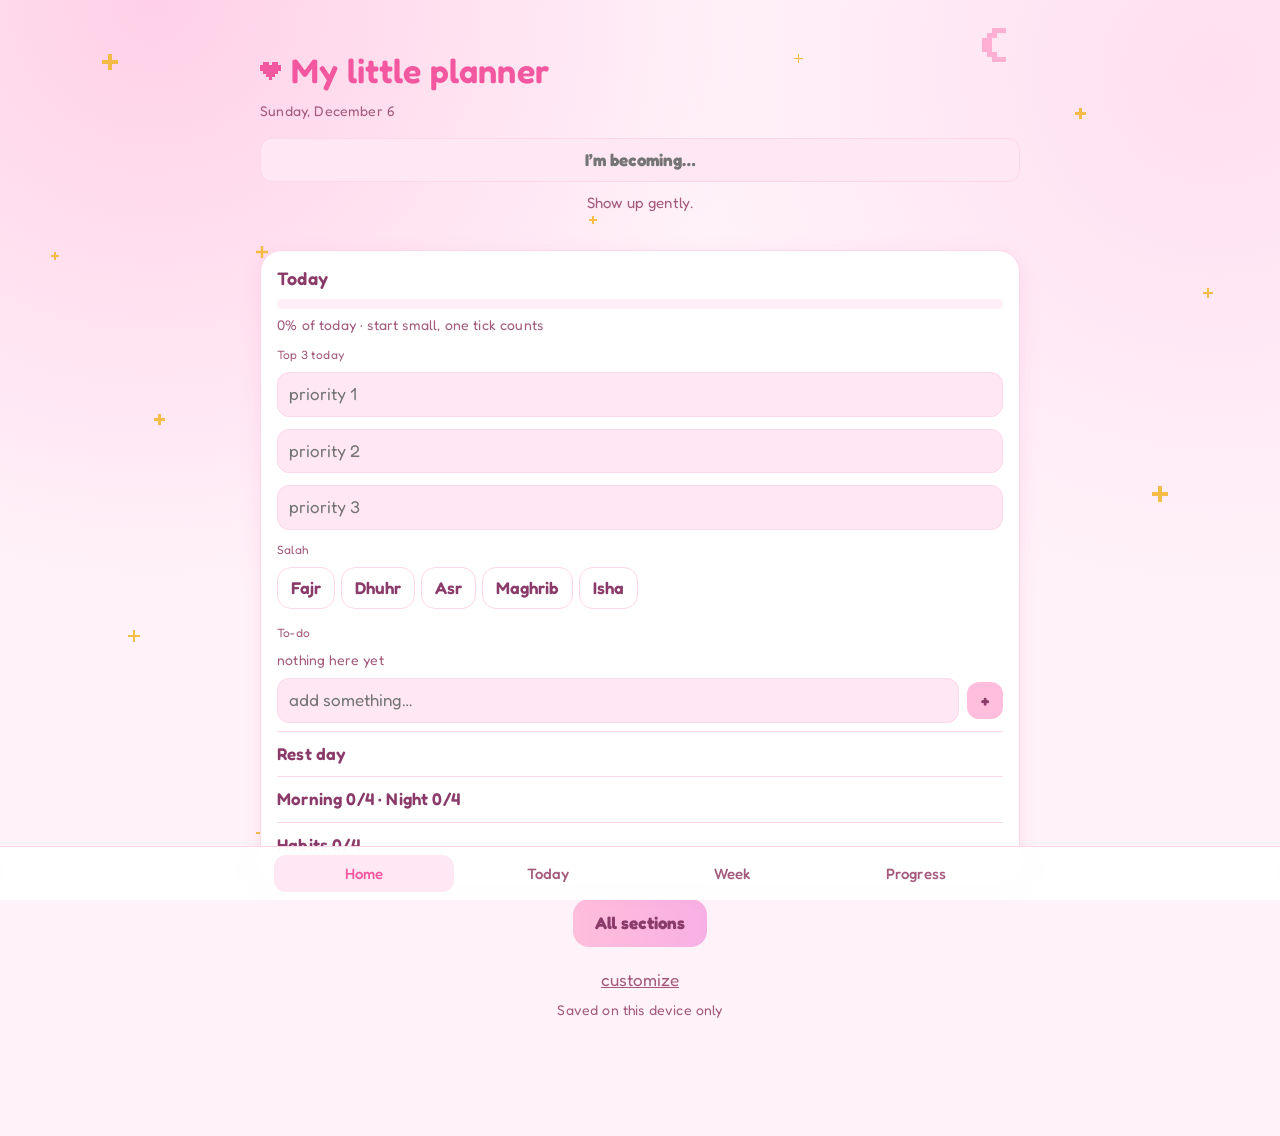
==== commit 22dc077a: "Add files via upload" ====
--- a/index.html
+++ b/index.html
@@ -2,6 +2,11 @@
 <html lang="en"><head><meta charset="utf-8">
 <meta name="viewport" content="width=device-width, initial-scale=1, viewport-fit=cover">
 <title>My little planner</title>
+<meta name="description" content="A gentle little space for planning your days, habits, study, worship and wellbeing.">
+<meta name="theme-color" content="#fff3f9">
+<link rel="icon" type="image/svg+xml" href="./planner-icon.svg">
+<link rel="apple-touch-icon" href="./icon-192.png">
+<link rel="manifest" href="./manifest.webmanifest">
 <link href="https://fonts.googleapis.com/css2?family=Fredoka:wght@400;500;600;700&display=swap" rel="stylesheet">
 <style>
 :root{--bg:#fff3f9;--card:#fff;--ink:#8a3b69;--mute:#a35a7c;--pink:#ffbedb;--pink2:#ffe8f3;--lav:#f7b0e4;--lav2:#ffeef7;--acc:#f2579f;--gold:#f4b429;--line:#ffd6ea;color-scheme:light;box-sizing:border-box;padding-top:env(safe-area-inset-top,0px);padding-bottom:env(safe-area-inset-bottom,0px)}
@@ -82,7 +87,10 @@
 .bar i{background:linear-gradient(90deg,var(--pink),var(--acc),var(--pink));background-size:200% 100%;animation:sh 3s linear infinite}@keyframes sh{to{background-position:-200% 0}}
 @media(prefers-reduced-motion:reduce){.moon,.bar i{animation:none}}
 @media(min-width:720px){main{max-width:760px;padding:28px 24px 110px}.grid{grid-template-columns:repeat(3,1fr)}.tabs{justify-content:center}.tabs a{flex:0 1 180px}h1{font-size:34px}.cb{width:28px;height:28px}.cb.on::after{left:9px;top:4px}.tile{padding:22px 18px;font-size:18px}}
-.cb,.chip,.tile,.big,.nav button{transition:transform .12s}.cb:active,.chip:active,.tile:active,.big:active,.nav button:active{transform:scale(.94)}
+.cb,.chip,.tile,.big,.nav button{transition:transform .12s}
+button:focus-visible,a:focus-visible,input:focus-visible,textarea:focus-visible,select:focus-visible{outline:3px solid var(--acc);outline-offset:3px}
+button{touch-action:manipulation}
+@media(prefers-reduced-motion:reduce){*,*::before,*::after{scroll-behavior:auto!important;animation-duration:.01ms!important;animation-iteration-count:1!important;transition-duration:.01ms!important}}.cb:active,.chip:active,.tile:active,.big:active,.nav button:active{transform:scale(.94)}
 </style></head>
 <body><main id="app"></main><nav class="tabs" id="fab"></nav><div id="toast"></div>
 <script>
@@ -91,7 +99,7 @@
 const add=(d,n)=>{const x=new Date(d);x.setDate(x.getDate()+n);return x},wsOf=d=>add(d,-((d.getDay()+1)%7));
 const esc=s=>String(s??'').replace(/[&<>"]/g,c=>({'&':'&amp;','<':'&lt;','>':'&gt;','"':'&quot;'}[c]));
 const L=a=>a.map(t=>({id:uid(),t}));
-const DEF=()=>({hide:[],lists:{skin:L(['Acretin','Shaving','Dermaelle Oil Control Cleanser']),salah:L(['Fajr','Dhuhr','Asr','Maghrib','Isha']),habits:[],morning:L(['Wash face','Skincare','Water','Plan the day']),night:L(['Cleanse','Skincare','Tidy up','Read'])},done:{},pri:{},todo:{},week:{},ev:{},gw:{},gm:{},wk:{},reset:{},notes:'',quran:{surah:'',page:0},cal:{p:{sex:'f',age:0,h:0,w:0,act:1.375,goal:0},log:{}},wnote:'Equipment: 2–3 kg dumbbells, resistance band, mat, sturdy chair.\nWeeks 1–2: 1 set each. Weeks 3–4: 2 sets if recovery feels good.\nSeated options are fine. Avoid overheating. Don’t push through exhaustion. 10 minutes still counts. Stop if new or worsening neurological symptoms.'});
+const DEF=()=>({hide:[],lists:{skin:L(['Acretin','Shaving','Dermaelle Oil Control Cleanser']),salah:L(['Fajr','Dhuhr','Asr','Maghrib','Isha']),habits:L(['Drink water','10-minute movement','Read a little','Plan tomorrow']),morning:L(['Wash face','Skincare','Water','Plan the day']),night:L(['Cleanse','Skincare','Tidy up','Read'])},done:{},pri:{},todo:{},week:{},ev:{},gw:{},gm:{},wk:{},reset:{},notes:'',quran:{surah:'',page:0},cal:{p:{sex:'f',age:0,h:0,w:0,act:1.375,goal:0},log:{}},wnote:'Equipment: 2–3 kg dumbbells, resistance band, mat, sturdy chair.\nWeeks 1–2: 1 set each. Weeks 3–4: 2 sets if recovery feels good.\nSeated options are fine. Avoid overheating. Don’t push through exhaustion. 10 minutes still counts. Stop if new or worsening neurological symptoms.'});
 let S=DEF();
 try{const r=JSON.parse(localStorage.getItem('pl1')||'null');if(r)S=Object.assign(DEF(),r)}catch(e){}
 let TS=0,CR=null,PT,SY='',DT=0;
@@ -119,7 +127,7 @@
 const rows=(l,d,fixed,dots)=>(S.lists[l].map((x,i)=>`<div class="row ${(S.done[d]||{})[x.id]?'dn':''}"><button class="cb ${(S.done[d]||{})[x.id]?'on':''}" data-a=tg data-d=${d} data-i=${x.id}></button>${fixed?`<span class=ti>${esc(x.t)}</span>`:`<input class=ti data-p="lists|${l}|${i}|t" value="${esc(x.t)}">`}${dots==2?sk(x.id):dots?dt(x.id):''}${fixed?'':`<button class=x data-a=del data-t="lists|${l}" data-i=${i}>×</button>`}</div>`).join('')||'<p class=mt>nothing here yet</p>')+(fixed?'':addRow('lists|'+l));
 const items=(path,fld='d')=>ref(path,[]).map((x,i)=>`<div class="row ${x[fld]?'dn':''}"><button class="cb ${x[fld]?'on':''}" data-a=ti data-t="${path}" data-i=${i} data-f=${fld}></button>${x.tm?`<small>${x.tm}</small>`:''}<input class=ti data-p="${path}|${i}|t" value="${esc(x.t)}"><button class=x data-a=del data-t="${path}" data-i=${i}>×</button></div>`).join('')||'<p class=mt>nothing here yet</p>';
 const P={};
-P.skin=()=>dnav()+card('Skin care',rows('skin',D,0,1));
+P.skin=()=>dnav()+card('Skin care',rows('skin',D,0,1))+card('Routine note',`<p class=mt>Keep your Acretin nights and Dermaelle Oil Control Cleanser nights on the alternating schedule you follow. Tick each item only when you actually use it. Keep shaving separate from Acretin nights if your skin is easily irritated.</p>`);
 P.salah=()=>dnav()+card('Salah',rows('salah',D,1));
 P.habits=()=>dnav()+card('My habits',rows('habits',D,0,2));
 P.routine=()=>dnav()+card('Morning',rows('morning',D))+card('Night',rows('night',D));
@@ -143,7 +151,7 @@
 P.calories=()=>{const p=S.cal.p,l=S.cal.log[D]||(S.cal.log[D]=[]),t=tot(),g=calc(),path='cal|log|'+D;
 const fld=(a,c)=>`<div class=row><span class=ti>${a}</span>${c}</div>`,nf=(k,u)=>`<input class="num w2" type=number data-p="cal|p|${k}" value="${p[k]||''}" placeholder="${u}">`,sl=(k,o,n)=>`<select data-p="cal|p|${k}" ${n?'data-n=1':''}>${o.map(([v,a])=>`<option value="${v}" ${p[k]==v?'selected':''}>${a}</option>`).join('')}</select>`;
 return dnav()+card('Today',`<div class=score><span id=ctot>${t}</span></div><p class=mt style="text-align:center">of <span id=ctgt>${g||'–'}</span> kcal · <span id=crem>${rem(t,g)}</span></p><div class=bar><i id=cbar style="width:${Math.min(100,g?Math.round(t/g*100):0)}%"></i></div>`)+card('Food log',l.map((x,i)=>`<div class=row><input class=ti data-p="${path}|${i}|t" value="${esc(x.t)}"><input class="num w2" type=number data-c=1 data-p="${path}|${i}|k" value=${x.k||0}><small>kcal</small><button class=x data-a=del data-t="${path}" data-i=${i}>×</button></div>`).join('')+addRow(path,0,'<input class="num w2" type=number data-f=k placeholder=kcal>'))+card('My daily target',fld('Sex',sl('sex',[['f','Female'],['m','Male']]))+fld('Age',nf('age','years'))+fld('Height',nf('h','cm'))+fld('Weight',nf('w','kg'))+fld('Activity',sl('act',[[1.2,'Mostly resting'],[1.375,'Light movement'],[1.55,'Active']],1))+fld('Goal',sl('goal',[[0,'Maintain'],[-0.1,'Gentle loss'],[0.1,'Gentle gain']],1))+'<p class=mt>A gentle estimate, not medical advice.</p>')};
-P.backup=()=>card('Back up your planner',`<p class=mt>Your planner syncs to your Claude account when you are signed in, so your phone and tablet share it. This code is an extra copy to keep somewhere safe, like Notes. Tip: use Add to Home Screen to open it like an app.</p><p class=mt id=sync>${syt()}</p><textarea id=bk rows=4 readonly>${esc(JSON.stringify(S))}</textarea><button class=big data-a=cp>Copy backup</button>`)+card('Restore',`<textarea id=rs rows=3 placeholder="paste your backup here"></textarea><button class=big data-a=rs>Restore</button>`);
+P.backup=()=>card('Back up your planner',`<p class=mt>Your planner saves in this browser on this device. If account sync is available in the app environment, its status will appear above. Make a backup regularly and keep it somewhere safe before clearing browser data or changing devices. Use Add to Home Screen to open it like an app.</p><p class=mt id=sync>${syt()}</p><textarea id=bk rows=4 readonly>${esc(JSON.stringify(S))}</textarea><button class=big data-a=cp>Copy backup</button>`)+card('Restore',`<textarea id=rs rows=3 placeholder="paste your backup here"></textarea><button class=big data-a=rs>Restore</button>`);
 P.notes=()=>card('Brain dump',`<textarea rows=14 data-p=notes placeholder="anything on your mind…">${esc(S.notes)}</textarea>`);
 P.progress=()=>{const su=[0,1,2,3,4,5,6].filter(i=>Object.values(S.done[fmt(add(WS,i))]||{}).some(Boolean)).length,s=stats(),pc=a=>a[1]?Math.round(a[0]/a[1]*100):0,r=[['Tasks',pc(s.t),s.t[1]],['Habits',pc(s.h),s.h[1]],['Workouts',pc(s.w),s.w[1]],['Weekly goals',s.g,s.gn],['Monthly goals',s.m,s.mn]],v=r.slice(0,4).filter(x=>x[2]).map(x=>x[1]),all=v.length?Math.round(v.reduce((a,b)=>a+b)/v.length):0;return wnav()+`<div class=score>${all}%</div><p class=mt style="text-align:center">this week · you showed up ${su} of 7 days</p>`+card('Details',r.map(x=>`<div style="margin:10px 0"><div class=row style="justify-content:space-between;padding:0"><span>${x[0]}</span><small>${x[2]?x[1]+'%':'–'}</small></div><div class=bar><i style="width:${x[1]}%"></i></div></div>`).join(''))};
 const AF=['Small steps still count.','You are allowed to go slowly.','Be kind to yourself today.','Progress, not perfection.','One tick at a time.','Rest is part of the plan.','Show up gently.','Tiny habits, big magic.','You did more than you think.','Start where you are.','Your pace is enough.','Today is a fresh page.','Choose the next small thing.'],aff=()=>AF[Math.floor(Date.now()/864e5)%AF.length],intent=()=>{const v=(S.nxt||{})[fmt(add(new Date(),-1))];return v?card('Today I will',`<p style="margin:4px 0;font-weight:500">${esc(v)}</p>`):''};
@@ -187,4 +195,7 @@
 (async()=>{try{if(!window.claude)return;const db=await claude.use('db'),us=await claude.use('user');if(!db||!us)return;const id=await us.id();if(!id)return;CR=db.collection('data/users/'+id).doc('planner');await pull()}catch(e){SY='err';sy()}})();
 document.addEventListener('visibilitychange',()=>{if(document.hidden){if(DT&&CR)push();return}const n=fmt(new Date());if(n!==LD){LD=n;D=n;WS=wsOf(new Date());WD=(new Date().getDay()+1)%7;render()}pull()});
 render();
+if('serviceWorker' in navigator && location.protocol.startsWith('http')){
+  window.addEventListener('load',()=>navigator.serviceWorker.register('./sw.js').catch(()=>{}));
+}
 </script></body></html>
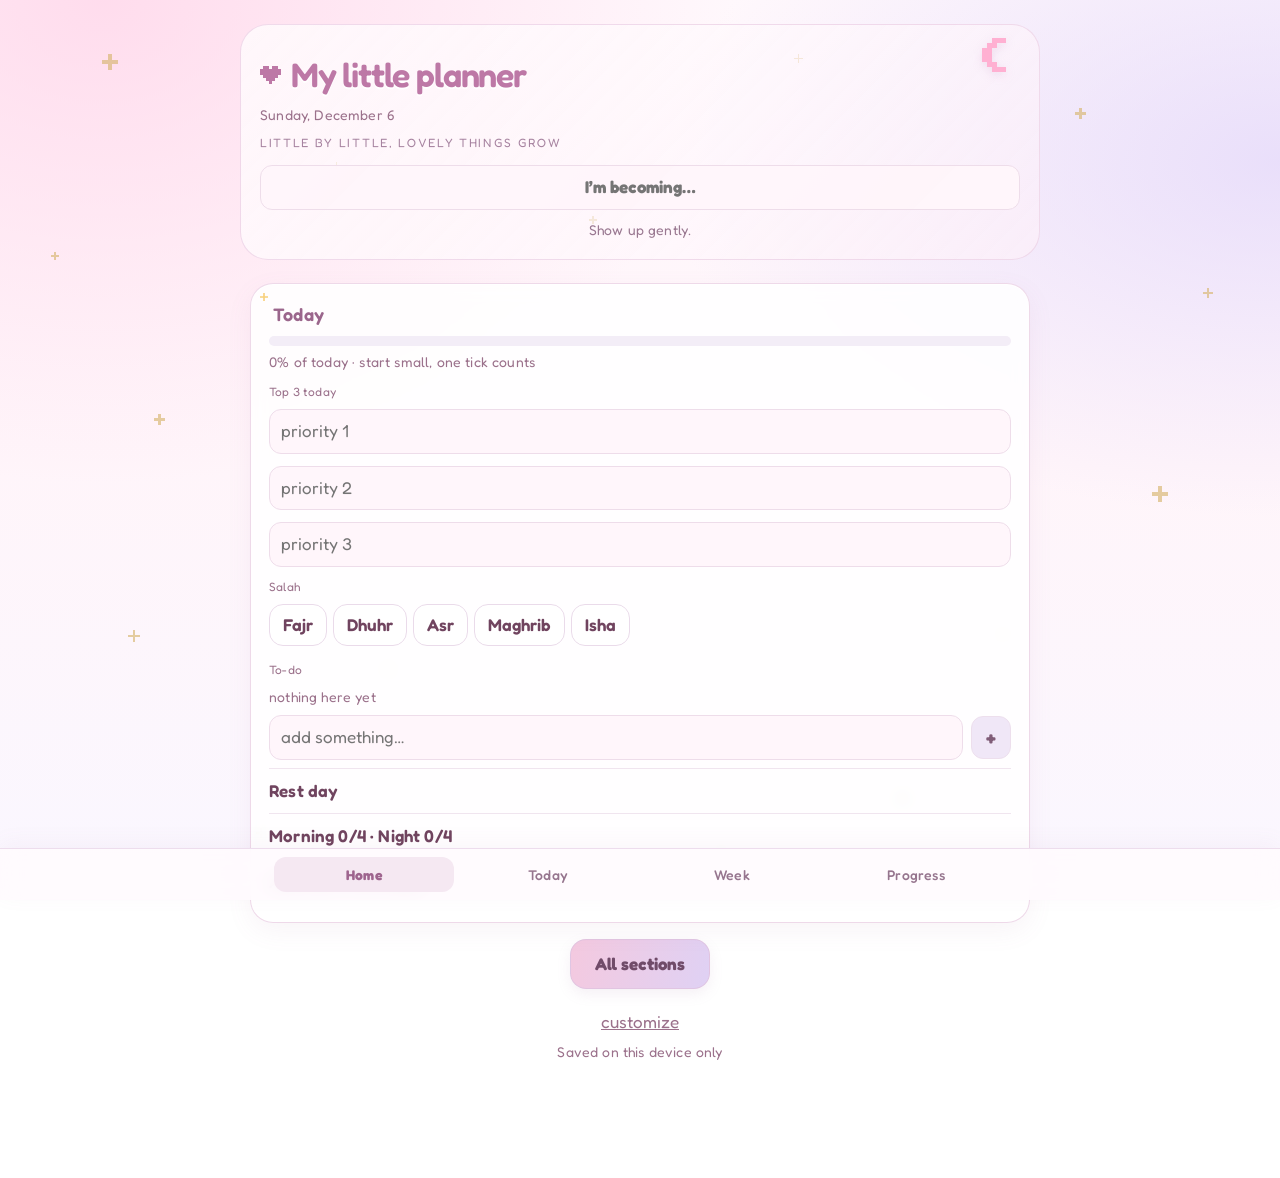
==== commit b774b16a: "Rename my-little-planner-magical.html to index.html" ====
--- a/index.html
+++ b/index.html
@@ -2,11 +2,6 @@
 <html lang="en"><head><meta charset="utf-8">
 <meta name="viewport" content="width=device-width, initial-scale=1, viewport-fit=cover">
 <title>My little planner</title>
-<meta name="description" content="A gentle little space for planning your days, habits, study, worship and wellbeing.">
-<meta name="theme-color" content="#fff3f9">
-<link rel="icon" type="image/svg+xml" href="./planner-icon.svg">
-<link rel="apple-touch-icon" href="./icon-192.png">
-<link rel="manifest" href="./manifest.webmanifest">
 <link href="https://fonts.googleapis.com/css2?family=Fredoka:wght@400;500;600;700&display=swap" rel="stylesheet">
 <style>
 :root{--bg:#fff3f9;--card:#fff;--ink:#8a3b69;--mute:#a35a7c;--pink:#ffbedb;--pink2:#ffe8f3;--lav:#f7b0e4;--lav2:#ffeef7;--acc:#f2579f;--gold:#f4b429;--line:#ffd6ea;color-scheme:light;box-sizing:border-box;padding-top:env(safe-area-inset-top,0px);padding-bottom:env(safe-area-inset-bottom,0px)}
@@ -87,10 +82,46 @@
 .bar i{background:linear-gradient(90deg,var(--pink),var(--acc),var(--pink));background-size:200% 100%;animation:sh 3s linear infinite}@keyframes sh{to{background-position:-200% 0}}
 @media(prefers-reduced-motion:reduce){.moon,.bar i{animation:none}}
 @media(min-width:720px){main{max-width:760px;padding:28px 24px 110px}.grid{grid-template-columns:repeat(3,1fr)}.tabs{justify-content:center}.tabs a{flex:0 1 180px}h1{font-size:34px}.cb{width:28px;height:28px}.cb.on::after{left:9px;top:4px}.tile{padding:22px 18px;font-size:18px}}
-.cb,.chip,.tile,.big,.nav button{transition:transform .12s}
-button:focus-visible,a:focus-visible,input:focus-visible,textarea:focus-visible,select:focus-visible{outline:3px solid var(--acc);outline-offset:3px}
-button{touch-action:manipulation}
-@media(prefers-reduced-motion:reduce){*,*::before,*::after{scroll-behavior:auto!important;animation-duration:.01ms!important;animation-iteration-count:1!important;transition-duration:.01ms!important}}.cb:active,.chip:active,.tile:active,.big:active,.nav button:active{transform:scale(.94)}
+.cb,.chip,.tile,.big,.nav button{transition:transform .12s}.cb:active,.chip:active,.tile:active,.big:active,.nav button:active{transform:scale(.94)}
+
+/* soft enchanted-paper refresh */
+:root{--bg:#fff7fb;--card:rgba(255,255,255,.94);--ink:#70445f;--mute:#9b718b;--pink:#f7c3dc;--pink2:#fff0f7;--lav:#d9c8f5;--lav2:#f5efff;--acc:#bd78a6;--gold:#d7b66f;--line:#f0d9e8}
+body{background:radial-gradient(ellipse at 8% 0%,rgba(255,211,232,.75),transparent 38%),radial-gradient(ellipse at 100% 18%,rgba(220,208,250,.62),transparent 34%),linear-gradient(180deg,#fff8fc 0%,#fff5fa 52%,#faf7ff 100%);background-attachment:fixed}
+main{max-width:620px;padding-top:24px}
+.hero{padding:22px 4px 24px;margin-bottom:4px}
+.hero:before{content:'';position:absolute;inset:0 -10px 8px;border:1px solid rgba(237,211,231,.8);border-radius:28px;background:linear-gradient(135deg,rgba(255,255,255,.72),rgba(255,241,249,.55));z-index:-1}
+h1{letter-spacing:-.035em;text-shadow:0 2px 0 rgba(255,255,255,.9)}
+h2{letter-spacing:-.025em}
+.hero-note{font-size:12px;letter-spacing:.14em;text-transform:uppercase;color:#a783a0;margin:8px 0 4px}
+.moon{right:14px;top:14px;filter:drop-shadow(0 3px 5px rgba(192,143,184,.22))}
+.stars svg{fill:#d7b66f;opacity:.65}
+.card{background:rgba(255,255,255,.86);border:1px solid rgba(238,215,232,.95);border-radius:23px;padding:17px 18px;margin:15px 0;box-shadow:0 8px 26px rgba(157,112,151,.075),inset 0 1px 0 rgba(255,255,255,.95);backdrop-filter:blur(8px)}
+.card::after{opacity:.62;left:9px;top:9px;width:8px;height:8px}
+h3{color:#9b668c;font-size:18px;padding-left:4px;margin-bottom:9px}
+.tile{background:linear-gradient(145deg,rgba(255,241,248,.98),rgba(245,239,255,.98));border:1px solid #ecd8eb;border-radius:20px;box-shadow:0 5px 15px rgba(162,119,160,.07);font-weight:600;min-height:76px;justify-content:center}
+.tile span{height:12px}.tile svg{fill:#c6a9d8}
+.tile:active{box-shadow:0 2px 7px rgba(162,119,160,.1)}
+.back{background:linear-gradient(145deg,#fff0f7,#f3edff);border:1px solid var(--line)}
+.nav{margin:14px 2px 12px}.nav b{font-size:14px;color:#89647f}
+.nav button,.pill,.add button{background:#f6edf7;border:1px solid #eddfed;color:#805d78}
+.add button{background:#f0e7f7;font-size:20px;min-width:38px;min-height:38px}
+.big{background:linear-gradient(105deg,#f4c9df,#dfd1f4);border:1px solid rgba(223,196,224,.8);box-shadow:0 5px 14px rgba(176,133,175,.12);color:#704b69;padding:12px 24px}
+input:not(.ti),textarea,select{background:rgba(255,246,251,.92);border-color:#eeddea}
+input:focus,textarea:focus,select:focus{outline:2px solid rgba(190,145,190,.22);border-color:#d5b6d4}
+.cb{border-color:#d8c5e7;background:#fff}
+.cb.on{background:#c995b9;border-color:#b77ca5}
+.chip{border-color:#eadbea;background:rgba(255,255,255,.82)}.chip.on{background:#f2d9e9;border-color:#cf9fbe;color:#704b69}
+.bar{background:#f3edf7}.bar i{background:linear-gradient(90deg,#eec5dc,#c9b5e8,#eec5dc)}
+.tabs{background:rgba(255,251,254,.9);border-top:1px solid rgba(236,218,235,.9);box-shadow:0 -5px 22px rgba(155,116,151,.055)}
+.tabs a{font-size:14px;color:#96758e}.tabs a.on{background:#f5e8f2;color:#9e648e;font-weight:700}
+#toast .toast{background:#76536e;box-shadow:0 6px 22px rgba(88,57,82,.18)}
+.aff{font-size:14px;color:#9a7891}
+.score{color:#b47da6}
+.ln{border-color:#f0e5ef}
+@media(min-width:720px){main{max-width:780px}.hero{padding:26px 10px 28px}.grid{gap:14px}.tile{min-height:88px}}
+@media(prefers-reduced-motion:reduce){*,*::before,*::after{scroll-behavior:auto!important;animation:none!important;transition:none!important}}
+:focus-visible{outline:2px solid #bd8bb1;outline-offset:3px}
+
 </style></head>
 <body><main id="app"></main><nav class="tabs" id="fab"></nav><div id="toast"></div>
 <script>
@@ -99,7 +130,7 @@
 const add=(d,n)=>{const x=new Date(d);x.setDate(x.getDate()+n);return x},wsOf=d=>add(d,-((d.getDay()+1)%7));
 const esc=s=>String(s??'').replace(/[&<>"]/g,c=>({'&':'&amp;','<':'&lt;','>':'&gt;','"':'&quot;'}[c]));
 const L=a=>a.map(t=>({id:uid(),t}));
-const DEF=()=>({hide:[],lists:{skin:L(['Acretin','Shaving','Dermaelle Oil Control Cleanser']),salah:L(['Fajr','Dhuhr','Asr','Maghrib','Isha']),habits:L(['Drink water','10-minute movement','Read a little','Plan tomorrow']),morning:L(['Wash face','Skincare','Water','Plan the day']),night:L(['Cleanse','Skincare','Tidy up','Read'])},done:{},pri:{},todo:{},week:{},ev:{},gw:{},gm:{},wk:{},reset:{},notes:'',quran:{surah:'',page:0},cal:{p:{sex:'f',age:0,h:0,w:0,act:1.375,goal:0},log:{}},wnote:'Equipment: 2–3 kg dumbbells, resistance band, mat, sturdy chair.\nWeeks 1–2: 1 set each. Weeks 3–4: 2 sets if recovery feels good.\nSeated options are fine. Avoid overheating. Don’t push through exhaustion. 10 minutes still counts. Stop if new or worsening neurological symptoms.'});
+const DEF=()=>({hide:[],lists:{skin:L(['Acretin','Shaving','Dermaelle Oil Control Cleanser']),salah:L(['Fajr','Dhuhr','Asr','Maghrib','Isha']),habits:[],morning:L(['Wash face','Skincare','Water','Plan the day']),night:L(['Cleanse','Skincare','Tidy up','Read'])},done:{},pri:{},todo:{},week:{},ev:{},gw:{},gm:{},wk:{},reset:{},notes:'',quran:{surah:'',page:0},cal:{p:{sex:'f',age:0,h:0,w:0,act:1.375,goal:0},log:{}},wnote:'Equipment: 2–3 kg dumbbells, resistance band, mat, sturdy chair.\nWeeks 1–2: 1 set each. Weeks 3–4: 2 sets if recovery feels good.\nSeated options are fine. Avoid overheating. Don’t push through exhaustion. 10 minutes still counts. Stop if new or worsening neurological symptoms.'});
 let S=DEF();
 try{const r=JSON.parse(localStorage.getItem('pl1')||'null');if(r)S=Object.assign(DEF(),r)}catch(e){}
 let TS=0,CR=null,PT,SY='',DT=0;
@@ -127,7 +158,7 @@
 const rows=(l,d,fixed,dots)=>(S.lists[l].map((x,i)=>`<div class="row ${(S.done[d]||{})[x.id]?'dn':''}"><button class="cb ${(S.done[d]||{})[x.id]?'on':''}" data-a=tg data-d=${d} data-i=${x.id}></button>${fixed?`<span class=ti>${esc(x.t)}</span>`:`<input class=ti data-p="lists|${l}|${i}|t" value="${esc(x.t)}">`}${dots==2?sk(x.id):dots?dt(x.id):''}${fixed?'':`<button class=x data-a=del data-t="lists|${l}" data-i=${i}>×</button>`}</div>`).join('')||'<p class=mt>nothing here yet</p>')+(fixed?'':addRow('lists|'+l));
 const items=(path,fld='d')=>ref(path,[]).map((x,i)=>`<div class="row ${x[fld]?'dn':''}"><button class="cb ${x[fld]?'on':''}" data-a=ti data-t="${path}" data-i=${i} data-f=${fld}></button>${x.tm?`<small>${x.tm}</small>`:''}<input class=ti data-p="${path}|${i}|t" value="${esc(x.t)}"><button class=x data-a=del data-t="${path}" data-i=${i}>×</button></div>`).join('')||'<p class=mt>nothing here yet</p>';
 const P={};
-P.skin=()=>dnav()+card('Skin care',rows('skin',D,0,1))+card('Routine note',`<p class=mt>Keep your Acretin nights and Dermaelle Oil Control Cleanser nights on the alternating schedule you follow. Tick each item only when you actually use it. Keep shaving separate from Acretin nights if your skin is easily irritated.</p>`);
+P.skin=()=>dnav()+card('A gentle rhythm',`<p class=mt><b>Acretin nights:</b> follow your prescribed schedule and keep the rest of the routine simple.</p><p class=mt><b>Other nights:</b> use your Dermaelle Oil Control Cleanser, then moisturize. If your skin feels irritated, choose recovery over another active night.</p>`)+card('Skin care',rows('skin',D,0,1));
 P.salah=()=>dnav()+card('Salah',rows('salah',D,1));
 P.habits=()=>dnav()+card('My habits',rows('habits',D,0,2));
 P.routine=()=>dnav()+card('Morning',rows('morning',D))+card('Night',rows('night',D));
@@ -151,7 +182,7 @@
 P.calories=()=>{const p=S.cal.p,l=S.cal.log[D]||(S.cal.log[D]=[]),t=tot(),g=calc(),path='cal|log|'+D;
 const fld=(a,c)=>`<div class=row><span class=ti>${a}</span>${c}</div>`,nf=(k,u)=>`<input class="num w2" type=number data-p="cal|p|${k}" value="${p[k]||''}" placeholder="${u}">`,sl=(k,o,n)=>`<select data-p="cal|p|${k}" ${n?'data-n=1':''}>${o.map(([v,a])=>`<option value="${v}" ${p[k]==v?'selected':''}>${a}</option>`).join('')}</select>`;
 return dnav()+card('Today',`<div class=score><span id=ctot>${t}</span></div><p class=mt style="text-align:center">of <span id=ctgt>${g||'–'}</span> kcal · <span id=crem>${rem(t,g)}</span></p><div class=bar><i id=cbar style="width:${Math.min(100,g?Math.round(t/g*100):0)}%"></i></div>`)+card('Food log',l.map((x,i)=>`<div class=row><input class=ti data-p="${path}|${i}|t" value="${esc(x.t)}"><input class="num w2" type=number data-c=1 data-p="${path}|${i}|k" value=${x.k||0}><small>kcal</small><button class=x data-a=del data-t="${path}" data-i=${i}>×</button></div>`).join('')+addRow(path,0,'<input class="num w2" type=number data-f=k placeholder=kcal>'))+card('My daily target',fld('Sex',sl('sex',[['f','Female'],['m','Male']]))+fld('Age',nf('age','years'))+fld('Height',nf('h','cm'))+fld('Weight',nf('w','kg'))+fld('Activity',sl('act',[[1.2,'Mostly resting'],[1.375,'Light movement'],[1.55,'Active']],1))+fld('Goal',sl('goal',[[0,'Maintain'],[-0.1,'Gentle loss'],[0.1,'Gentle gain']],1))+'<p class=mt>A gentle estimate, not medical advice.</p>')};
-P.backup=()=>card('Back up your planner',`<p class=mt>Your planner saves in this browser on this device. If account sync is available in the app environment, its status will appear above. Make a backup regularly and keep it somewhere safe before clearing browser data or changing devices. Use Add to Home Screen to open it like an app.</p><p class=mt id=sync>${syt()}</p><textarea id=bk rows=4 readonly>${esc(JSON.stringify(S))}</textarea><button class=big data-a=cp>Copy backup</button>`)+card('Restore',`<textarea id=rs rows=3 placeholder="paste your backup here"></textarea><button class=big data-a=rs>Restore</button>`);
+P.backup=()=>card('Back up your planner',`<p class=mt>Your planner syncs to your Claude account when you are signed in, so your phone and tablet share it. This code is an extra copy to keep somewhere safe, like Notes. Tip: use Add to Home Screen to open it like an app.</p><p class=mt id=sync>${syt()}</p><textarea id=bk rows=4 readonly>${esc(JSON.stringify(S))}</textarea><button class=big data-a=cp>Copy backup</button>`)+card('Restore',`<textarea id=rs rows=3 placeholder="paste your backup here"></textarea><button class=big data-a=rs>Restore</button>`);
 P.notes=()=>card('Brain dump',`<textarea rows=14 data-p=notes placeholder="anything on your mind…">${esc(S.notes)}</textarea>`);
 P.progress=()=>{const su=[0,1,2,3,4,5,6].filter(i=>Object.values(S.done[fmt(add(WS,i))]||{}).some(Boolean)).length,s=stats(),pc=a=>a[1]?Math.round(a[0]/a[1]*100):0,r=[['Tasks',pc(s.t),s.t[1]],['Habits',pc(s.h),s.h[1]],['Workouts',pc(s.w),s.w[1]],['Weekly goals',s.g,s.gn],['Monthly goals',s.m,s.mn]],v=r.slice(0,4).filter(x=>x[2]).map(x=>x[1]),all=v.length?Math.round(v.reduce((a,b)=>a+b)/v.length):0;return wnav()+`<div class=score>${all}%</div><p class=mt style="text-align:center">this week · you showed up ${su} of 7 days</p>`+card('Details',r.map(x=>`<div style="margin:10px 0"><div class=row style="justify-content:space-between;padding:0"><span>${x[0]}</span><small>${x[2]?x[1]+'%':'–'}</small></div><div class=bar><i style="width:${x[1]}%"></i></div></div>`).join(''))};
 const AF=['Small steps still count.','You are allowed to go slowly.','Be kind to yourself today.','Progress, not perfection.','One tick at a time.','Rest is part of the plan.','Show up gently.','Tiny habits, big magic.','You did more than you think.','Start where you are.','Your pace is enough.','Today is a fresh page.','Choose the next small thing.'],aff=()=>AF[Math.floor(Date.now()/864e5)%AF.length],intent=()=>{const v=(S.nxt||{})[fmt(add(new Date(),-1))];return v?card('Today I will',`<p style="margin:4px 0;font-weight:500">${esc(v)}</p>`):''};
@@ -161,7 +192,7 @@
 const cnt=(l,d)=>{const dn=S.done[d]||{},a=S.lists[l];return[a.filter(x=>dn[x.id]).length,a.length]};
 const pbar=d=>{let a=0,b=0;['salah','morning','night','habits'].forEach(l=>{const c=cnt(l,d);a+=c[0];b+=c[1]});const td=S.todo[d]||[];a+=td.filter(x=>x.d).length;b+=td.length;const p=b?Math.round(a/b*100):0;return `<div class=bar><i style="width:${p}%"></i></div><p class=mt>${p}% of today · ${p==100?'all done, beautiful':p>=50?'more than halfway':'start small, one tick counts'}</p>`};
 const today=()=>{const t0=fmt(new Date()),dn=S.done[t0]||{},w=S.wk[(new Date().getDay()+1)%7]||{},td=(S.todo[t0]||[]).filter(x=>!x.d).length;return card('Today',`${pbar(t0)}<small>Top 3 today</small>${[0,1,2].map(i=>`<input class=pri data-p="pri|${t0}|${i}" value="${esc((S.pri[t0]||{})[i]||'')}" placeholder="priority ${i+1}">`).join('')}<small>Salah</small><div class=chips style="flex-wrap:wrap;margin:6px 0 10px">${S.lists.salah.map(x=>`<button class="chip ${dn[x.id]?'on':''}" data-a=tg data-d=${t0} data-i=${x.id}>${esc(x.t)}</button>`).join('')}</div><small>To-do</small>${items('todo|'+t0)}${addRow('todo|'+t0)}<div style="height:8px"></div><a class=ln href="#workout">${w.rest?'Rest day':esc(w.f||'No workout planned')}</a><a class=ln href="#routine">Morning ${cnt('morning',t0).join('/')} · Night ${cnt('night',t0).join('/')}</a><a class=ln href="#habits">${S.lists.habits.length?'Habits '+cnt('habits',t0).join('/'):'Add your first habit'}</a>${wg()}${nudge()}`)};
-const home=()=>`<div class=hero><span class=moon>${moon()}</span><h1>${px()} My little planner</h1><p class=mt>${new Date().toLocaleDateString(undefined,{weekday:'long',month:'long',day:'numeric'})}</p><input class=why data-p=why value="${esc(S.why||'')}" placeholder="I’m becoming…"><p class=aff>${aff()}</p></div>${intent()}${today()}<button class=big data-a=sec>${S.sec||CUS?'Hide sections':'All sections'}</button><div class=grid ${S.sec||CUS?'':'hidden'}>${T.filter(t=>CUS||!S.hide.includes(t[0])).map(t=>{const h=S.hide.includes(t[0]);return `<a class="tile ${h?'off':''}" ${CUS?`data-a=hd data-i=${t[0]}`:`href="#${t[0]}"`}><span>${spk(14)}</span>${t[1]}${CUS?`<em>${h?'tap to show':'tap to hide'}</em>`:''}</a>`}).join('')}</div><button class=link data-a=cus>${CUS?'done':'customize'}</button><p class=mt id=sync style="text-align:center">${syt()}</p>`;
+const home=()=>`<div class=hero><span class=moon>${moon()}</span><h1>${px()} My little planner</h1><p class=mt>${new Date().toLocaleDateString(undefined,{weekday:'long',month:'long',day:'numeric'})}</p><p class=hero-note>little by little, lovely things grow</p><input class=why data-p=why value="${esc(S.why||'')}" placeholder="I’m becoming…"><p class=aff>${aff()}</p></div>${intent()}${today()}<button class=big data-a=sec>${S.sec||CUS?'Hide sections':'All sections'}</button><div class=grid ${S.sec||CUS?'':'hidden'}>${T.filter(t=>CUS||!S.hide.includes(t[0])).map(t=>{const h=S.hide.includes(t[0]);return `<a class="tile ${h?'off':''}" ${CUS?`data-a=hd data-i=${t[0]}`:`href="#${t[0]}"`}><span>${spk(14)}</span>${t[1]}${CUS?`<em>${h?'tap to show':'tap to hide'}</em>`:''}</a>`}).join('')}</div><button class=link data-a=cus>${CUS?'done':'customize'}</button><p class=mt id=sync style="text-align:center">${syt()}</p>`;
 function render(){const t=T.find(x=>x[0]===V);$('#app').innerHTML=t?`<div class=top><a class=back href="#home">‹</a><h2>${t[1]}</h2></div>`+'<div class=pg>'+P[V]()+'</div>':home();$('#fab').innerHTML=[['home','Home'],['daily','Today'],['week','Week'],['progress','Progress']].map(([k,l])=>`<a href="#${k}" class="${V===k?'on':''}">${l}</a>`).join('')}
 let UN=null,TM,WD=(new Date().getDay()+1)%7;
 const toast=(m,u)=>{clearTimeout(TM);$('#toast').innerHTML=`<div class=toast>${m}${u?'<button data-a=undo>Undo</button>':''}</div>`;TM=setTimeout(()=>{UN=null;$('#toast').innerHTML=''},u?5000:2500)};
@@ -195,7 +226,4 @@
 (async()=>{try{if(!window.claude)return;const db=await claude.use('db'),us=await claude.use('user');if(!db||!us)return;const id=await us.id();if(!id)return;CR=db.collection('data/users/'+id).doc('planner');await pull()}catch(e){SY='err';sy()}})();
 document.addEventListener('visibilitychange',()=>{if(document.hidden){if(DT&&CR)push();return}const n=fmt(new Date());if(n!==LD){LD=n;D=n;WS=wsOf(new Date());WD=(new Date().getDay()+1)%7;render()}pull()});
 render();
-if('serviceWorker' in navigator && location.protocol.startsWith('http')){
-  window.addEventListener('load',()=>navigator.serviceWorker.register('./sw.js').catch(()=>{}));
-}
 </script></body></html>
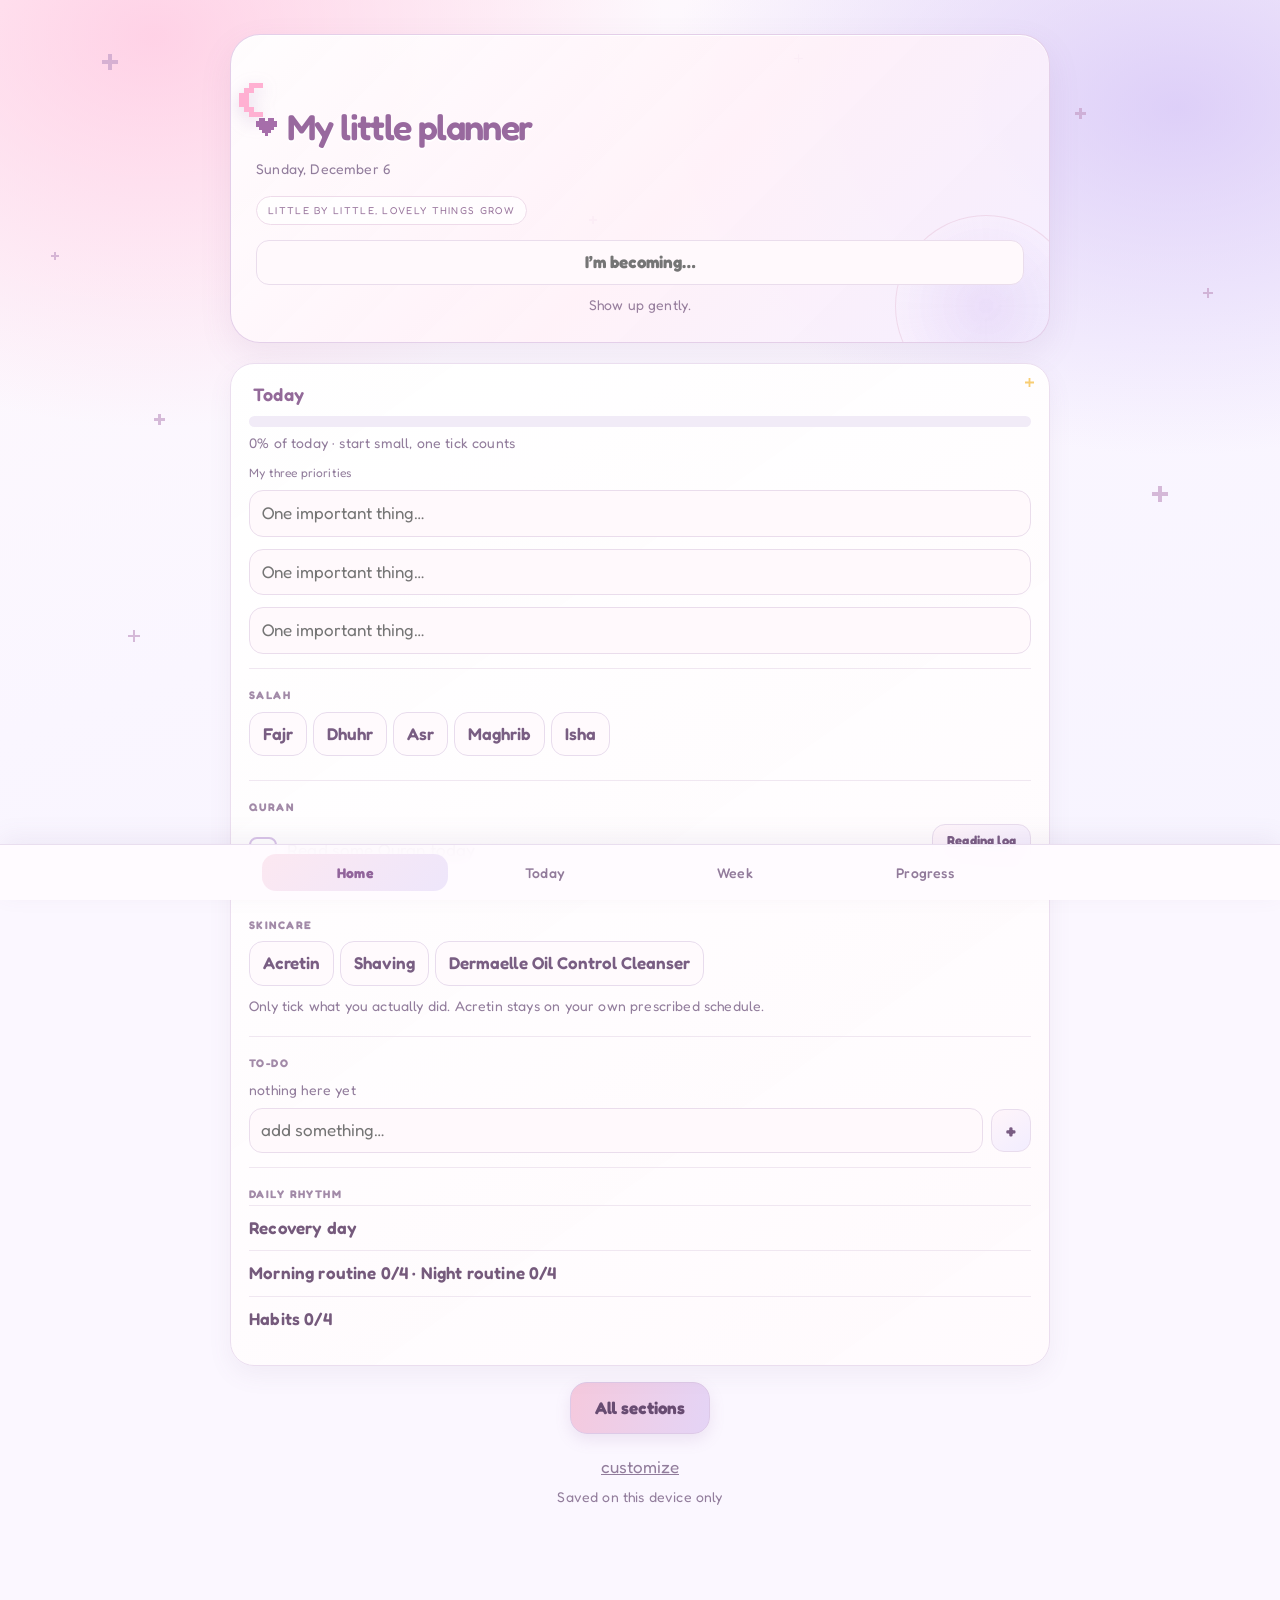
==== commit 5f72be62: "Rename My-Little-Planner-Updated.html to index.html" ====
--- a/index.html
+++ b/index.html
@@ -122,6 +122,87 @@
 @media(prefers-reduced-motion:reduce){*,*::before,*::after{scroll-behavior:auto!important;animation:none!important;transition:none!important}}
 :focus-visible{outline:2px solid #bd8bb1;outline-offset:3px}
 
+
+/* ENCHANTED EDITION: stronger visual refresh, functionality untouched */
+:root{
+ --bg:#fbf7ff;--card:#fffdfd;--ink:#59415f;--mute:#927d9c;
+ --pink:#f2b9d3;--pink2:#fff0f6;--lav:#cdb8ee;--lav2:#f2edff;
+ --acc:#a66eaa;--gold:#d6ad62;--line:#eadcf0;
+}
+html{background:#fbf7ff;scroll-behavior:smooth}
+body{
+ background:
+ radial-gradient(ellipse at 12% 4%,rgba(255,199,224,.78),transparent 32%),
+ radial-gradient(ellipse at 92% 12%,rgba(210,192,246,.72),transparent 31%),
+ radial-gradient(ellipse at 50% 95%,rgba(255,224,237,.52),transparent 38%),
+ linear-gradient(160deg,#fff9fc 0%,#faf6ff 54%,#f7f4ff 100%);
+ background-attachment:fixed;color:var(--ink)
+}
+main{max-width:660px;padding:22px 17px 112px}
+.hero{
+ margin:4px 0 20px;padding:27px 20px 23px;border:1px solid rgba(226,203,231,.9);
+ border-radius:30px;background:linear-gradient(135deg,rgba(255,255,255,.94),rgba(255,241,248,.91) 54%,rgba(244,238,255,.92));
+ box-shadow:0 12px 32px rgba(133,94,145,.10),inset 0 1px 0 white;overflow:hidden
+}
+.hero:before{content:'';position:absolute;inset:auto -28px -55px auto;width:180px;height:180px;border-radius:50%;background:radial-gradient(circle,rgba(211,190,241,.35),transparent 70%);z-index:0}
+.hero>*{position:relative;z-index:1}
+h1{font-size:clamp(29px,6vw,36px);color:#98699e;letter-spacing:-.045em;text-shadow:0 2px white}
+h2{color:#98699e;font-size:25px}
+h3{color:#936a99}
+.hero-note{display:inline-block;margin:11px 0 5px;padding:6px 11px;border:1px solid #eedbea;border-radius:999px;background:rgba(255,255,255,.72);font-size:10px;letter-spacing:.13em;color:#9b789f}
+.moon{right:17px;top:16px;filter:drop-shadow(0 5px 8px rgba(158,119,180,.28))}
+.stars svg{fill:#c6a1c9;opacity:.72}
+.card{
+ margin:16px 0;padding:18px 18px;border:1px solid #ebdeef;border-radius:24px;
+ background:linear-gradient(145deg,rgba(255,255,255,.98),rgba(255,250,253,.96));
+ box-shadow:0 9px 25px rgba(122,91,137,.075),inset 0 1px 0 #fff
+}
+.card::after{left:auto;right:15px;top:14px;width:9px;height:9px;opacity:.65}
+.top{margin:7px 0 15px;gap:13px}
+.back{width:42px;height:42px;border:1px solid #eadcf0;border-radius:15px;background:linear-gradient(145deg,#fff,#f4edff);color:#8f6899;box-shadow:0 3px 10px rgba(128,96,144,.08)}
+.grid{gap:13px}
+.tile{
+ min-height:88px;padding:16px;border:1px solid #e9dced;border-radius:22px;
+ background:linear-gradient(145deg,#fff5f9 0%,#f5efff 100%);
+ box-shadow:0 7px 17px rgba(132,98,147,.075);color:#76557f;font-size:16px
+}
+.tile span{height:16px}.tile svg{fill:#b995cf}
+.tile em{color:#a187a9;font-size:11px}
+.nav{margin:14px 2px 12px}.nav b{color:#82668b}
+.nav button,.pill,.add button{border:1px solid #e8dced;background:linear-gradient(145deg,#fff5fa,#f2edff);color:#795c83;border-radius:13px}
+.add button{min-width:40px;min-height:40px;font-size:20px}
+.big{border:1px solid #ddc9e7;border-radius:17px;background:linear-gradient(105deg,#f5c9dd,#e4d4f6);color:#684c72;box-shadow:0 6px 15px rgba(157,115,166,.15);padding:13px 24px}
+input:not(.ti),textarea,select{background:#fff9fc;border:1px solid #eaddec;color:#644b6b;border-radius:13px}
+input:focus,textarea:focus,select:focus{outline:2px solid rgba(183,145,202,.23);border-color:#c9addb}
+.cb{border:2px solid #d9c5e8;background:#fff}
+.cb.on{background:#b98fc5;border-color:#a77bb5}
+.chip{border:1px solid #e8dced;background:#fffafd;color:#795e83;border-radius:14px}
+.chip.on{background:#f1ddec;border-color:#c99dc7;color:#714f79}
+.bar{height:11px;background:#f1ebf7;border-radius:99px}
+.bar i{background:linear-gradient(90deg,#f0bfd7,#c9afe8,#e4c5e9);border-radius:99px}
+.tabs{padding:9px 12px calc(9px + env(safe-area-inset-bottom,0px));background:rgba(255,251,255,.94);border-top:1px solid #e9deef;box-shadow:0 -7px 24px rgba(119,88,135,.08)}
+.tabs a{padding:10px 3px;border-radius:14px;color:#927b9b;font-size:14px}
+.tabs a.on{background:linear-gradient(135deg,#fce8f1,#eee6fb);color:#91649b;font-weight:700}
+.score{color:#a777b0;text-shadow:0 3px 0 #f7eaf5}
+.aff{color:#987f9e}
+.ln{border-color:#f0e7f1;color:#755a7c}
+#toast .toast{background:#715778;box-shadow:0 7px 22px rgba(82,57,91,.2)}
+.fab a{background:linear-gradient(135deg,#f4c5dc,#d9c6f1);box-shadow:0 5px 16px rgba(140,101,155,.22)}
+.cb,.chip,.tile,.big,.nav button,.back{transition:transform .15s ease,box-shadow .15s ease}
+@media(hover:hover){.tile:hover,.card:hover{box-shadow:0 12px 28px rgba(132,98,147,.12)}.tile:hover{transform:translateY(-2px)}}
+@media(min-width:720px){main{max-width:820px;padding-top:30px}.hero{padding:32px 25px 27px}.grid{gap:16px}.tile{min-height:98px;font-size:17px}}
+@media(prefers-reduced-motion:reduce){html{scroll-behavior:auto}*,*::before,*::after{animation:none!important;transition:none!important}}
+
+.daily-block{padding:10px 0 4px;border-top:1px solid #f0e7f1;margin-top:8px}
+.daily-block>small{font-size:11px;letter-spacing:.13em;font-weight:700;color:#a28aa8}
+.daily-block .row{min-height:40px}
+.daily-block .chip{min-height:40px;padding:9px 13px}
+.pri{min-height:43px;padding:10px 12px!important;border-radius:14px!important}
+.add button,.big,.nav button,.pill{min-height:40px}
+.card{padding:17px 18px}
+@media(min-width:720px){.daily-block{padding:12px 0 6px}}
+
+
 </style></head>
 <body><main id="app"></main><nav class="tabs" id="fab"></nav><div id="toast"></div>
 <script>
@@ -130,11 +211,13 @@
 const add=(d,n)=>{const x=new Date(d);x.setDate(x.getDate()+n);return x},wsOf=d=>add(d,-((d.getDay()+1)%7));
 const esc=s=>String(s??'').replace(/[&<>"]/g,c=>({'&':'&amp;','<':'&lt;','>':'&gt;','"':'&quot;'}[c]));
 const L=a=>a.map(t=>({id:uid(),t}));
-const DEF=()=>({hide:[],lists:{skin:L(['Acretin','Shaving','Dermaelle Oil Control Cleanser']),salah:L(['Fajr','Dhuhr','Asr','Maghrib','Isha']),habits:[],morning:L(['Wash face','Skincare','Water','Plan the day']),night:L(['Cleanse','Skincare','Tidy up','Read'])},done:{},pri:{},todo:{},week:{},ev:{},gw:{},gm:{},wk:{},reset:{},notes:'',quran:{surah:'',page:0},cal:{p:{sex:'f',age:0,h:0,w:0,act:1.375,goal:0},log:{}},wnote:'Equipment: 2–3 kg dumbbells, resistance band, mat, sturdy chair.\nWeeks 1–2: 1 set each. Weeks 3–4: 2 sets if recovery feels good.\nSeated options are fine. Avoid overheating. Don’t push through exhaustion. 10 minutes still counts. Stop if new or worsening neurological symptoms.'});
+const DEF=()=>({hide:[],lists:{skin:L(['Acretin','Shaving','Dermaelle Oil Control Cleanser']),salah:L(['Fajr','Dhuhr','Asr','Maghrib','Isha']),habits:L(['Drink water regularly','10 minutes of gentle movement','Read for 10 minutes','Tidy one small area']),morning:L(['Wash face','Skincare','Water','Plan the day']),night:L(['Cleanse','Skincare','Tidy up','Read'])},done:{},pri:{},todo:{},week:{},ev:{},gw:{},gm:{},wk:{},reset:{},notes:'',quran:{surah:'',page:0},cal:{p:{sex:'f',age:0,h:0,w:0,act:1.375,goal:0},log:{}},wnote:'Equipment: 2–3 kg dumbbells, resistance band, mat, sturdy chair.\nWeeks 1–2: 1 set each. Weeks 3–4: 2 sets if recovery feels good.\nSeated options are fine. Avoid overheating. Don’t push through exhaustion. 10 minutes still counts. Stop if new or worsening neurological symptoms.'});
 let S=DEF();
 try{const r=JSON.parse(localStorage.getItem('pl1')||'null');if(r)S=Object.assign(DEF(),r)}catch(e){}
 let TS=0,CR=null,PT,SY='',DT=0;
 try{TS=+localStorage.getItem('pl1u')||0}catch(e){}
+const seedHabits=()=>{if(S.habitSeeded)return false;if(!Array.isArray(S.lists.habits)||S.lists.habits.length===0)S.lists.habits=L(['Drink water regularly','10 minutes of gentle movement','Read for 10 minutes','Tidy one small area']);S.habitSeeded=true;return true};
+if(seedHabits()){TS=Date.now();try{localStorage.setItem('pl1',JSON.stringify(S));localStorage.setItem('pl1u',TS)}catch(e){}}
 const save=()=>{TS=Date.now();DT=1;try{localStorage.setItem('pl1',JSON.stringify(S));localStorage.setItem('pl1u',TS)}catch(e){}clearTimeout(PT);if(CR)PT=setTimeout(push,1200)};
 const push=()=>CR.set({u:TS||Date.now(),s:JSON.stringify(S)}).then(()=>{DT=0;SY='on';sy()}).catch(()=>{SY='err';sy()});
 const syt=()=>SY=='on'?'Saved to your account':SY=='err'?'Could not sync, saved on this device':'Saved on this device only';
@@ -190,8 +273,8 @@
 const wg=()=>{const g=ref('gw|'+fmt(wsOf(new Date())),[]);return g.length?`<a class=ln href="#wgoal">Weekly goals ${avg(g)}%</a>`:''},nudge=()=>[5,6].includes(new Date().getDay())?'<a class=ln href="#reset">Time for your weekly reset</a>':'';
 const sk=id=>{let n=0,d=new Date();if(!(S.done[fmt(d)]||{})[id])d=add(d,-1);while((S.done[fmt(d)]||{})[id]&&n<999){n++;d=add(d,-1)}return n?`<small class=st>${n} day${n>1?'s':''}</small>`:''};
 const cnt=(l,d)=>{const dn=S.done[d]||{},a=S.lists[l];return[a.filter(x=>dn[x.id]).length,a.length]};
-const pbar=d=>{let a=0,b=0;['salah','morning','night','habits'].forEach(l=>{const c=cnt(l,d);a+=c[0];b+=c[1]});const td=S.todo[d]||[];a+=td.filter(x=>x.d).length;b+=td.length;const p=b?Math.round(a/b*100):0;return `<div class=bar><i style="width:${p}%"></i></div><p class=mt>${p}% of today · ${p==100?'all done, beautiful':p>=50?'more than halfway':'start small, one tick counts'}</p>`};
-const today=()=>{const t0=fmt(new Date()),dn=S.done[t0]||{},w=S.wk[(new Date().getDay()+1)%7]||{},td=(S.todo[t0]||[]).filter(x=>!x.d).length;return card('Today',`${pbar(t0)}<small>Top 3 today</small>${[0,1,2].map(i=>`<input class=pri data-p="pri|${t0}|${i}" value="${esc((S.pri[t0]||{})[i]||'')}" placeholder="priority ${i+1}">`).join('')}<small>Salah</small><div class=chips style="flex-wrap:wrap;margin:6px 0 10px">${S.lists.salah.map(x=>`<button class="chip ${dn[x.id]?'on':''}" data-a=tg data-d=${t0} data-i=${x.id}>${esc(x.t)}</button>`).join('')}</div><small>To-do</small>${items('todo|'+t0)}${addRow('todo|'+t0)}<div style="height:8px"></div><a class=ln href="#workout">${w.rest?'Rest day':esc(w.f||'No workout planned')}</a><a class=ln href="#routine">Morning ${cnt('morning',t0).join('/')} · Night ${cnt('night',t0).join('/')}</a><a class=ln href="#habits">${S.lists.habits.length?'Habits '+cnt('habits',t0).join('/'):'Add your first habit'}</a>${wg()}${nudge()}`)};
+const pbar=d=>{let a=0,b=0;['salah','morning','night','habits','skin'].forEach(l=>{const c=cnt(l,d);a+=c[0];b+=c[1]});const td=S.todo[d]||[];a+=td.filter(x=>x.d).length;b+=td.length;const q=(S.done[d]||{}).q;if(q)a++;b++;const p=b?Math.round(a/b*100):0;return `<div class=bar><i style="width:${p}%"></i></div><p class=mt>${p}% of today · ${p==100?'all done, beautiful':p>=50?'more than halfway':'start small, one tick counts'}</p>`};
+const today=()=>{const t0=fmt(new Date()),dn=S.done[t0]||{},w=S.wk[(new Date().getDay()+1)%7]||{};return card('Today',`${pbar(t0)}<small>My three priorities</small>${[0,1,2].map(i=>`<input class=pri data-p="pri|${t0}|${i}" value="${esc((S.pri[t0]||{})[i]||'')}" placeholder="One important thing…">`).join('')}<div class=daily-block><small>SALAH</small><div class=chips style="flex-wrap:wrap;margin:6px 0 10px">${S.lists.salah.map(x=>`<button class="chip ${dn[x.id]?'on':''}" data-a=tg data-d=${t0} data-i=${x.id}>${esc(x.t)}</button>`).join('')}</div></div><div class=daily-block><small>QURAN</small><div class=row><button class="cb ${dn.q?'on':''}" data-a=tg data-d=${t0} data-i=q></button><span class=ti>Read some Quran today</span><a class=pill href="#quran">Reading log</a></div></div><div class=daily-block><small>SKINCARE</small><div class=chips style="flex-wrap:wrap;margin:6px 0 10px">${S.lists.skin.map(x=>`<button class="chip ${dn[x.id]?'on':''}" data-a=tg data-d=${t0} data-i=${x.id}>${esc(x.t)}</button>`).join('')}</div><p class=mt>Only tick what you actually did. Acretin stays on your own prescribed schedule.</p></div><div class=daily-block><small>TO-DO</small>${items('todo|'+t0)}${addRow('todo|'+t0)}</div><div class=daily-block><small>DAILY RHYTHM</small><a class=ln href="#workout">${w.rest?'Recovery day':esc(w.f||'No workout planned')}</a><a class=ln href="#routine">Morning routine ${cnt('morning',t0).join('/')} · Night routine ${cnt('night',t0).join('/')}</a><a class=ln href="#habits">Habits ${cnt('habits',t0).join('/')}</a></div>${wg()}${nudge()}`)};
 const home=()=>`<div class=hero><span class=moon>${moon()}</span><h1>${px()} My little planner</h1><p class=mt>${new Date().toLocaleDateString(undefined,{weekday:'long',month:'long',day:'numeric'})}</p><p class=hero-note>little by little, lovely things grow</p><input class=why data-p=why value="${esc(S.why||'')}" placeholder="I’m becoming…"><p class=aff>${aff()}</p></div>${intent()}${today()}<button class=big data-a=sec>${S.sec||CUS?'Hide sections':'All sections'}</button><div class=grid ${S.sec||CUS?'':'hidden'}>${T.filter(t=>CUS||!S.hide.includes(t[0])).map(t=>{const h=S.hide.includes(t[0]);return `<a class="tile ${h?'off':''}" ${CUS?`data-a=hd data-i=${t[0]}`:`href="#${t[0]}"`}><span>${spk(14)}</span>${t[1]}${CUS?`<em>${h?'tap to show':'tap to hide'}</em>`:''}</a>`}).join('')}</div><button class=link data-a=cus>${CUS?'done':'customize'}</button><p class=mt id=sync style="text-align:center">${syt()}</p>`;
 function render(){const t=T.find(x=>x[0]===V);$('#app').innerHTML=t?`<div class=top><a class=back href="#home">‹</a><h2>${t[1]}</h2></div>`+'<div class=pg>'+P[V]()+'</div>':home();$('#fab').innerHTML=[['home','Home'],['daily','Today'],['week','Week'],['progress','Progress']].map(([k,l])=>`<a href="#${k}" class="${V===k?'on':''}">${l}</a>`).join('')}
 let UN=null,TM,WD=(new Date().getDay()+1)%7;
@@ -222,7 +305,7 @@
 document.body.insertAdjacentHTML('afterbegin','<div class=stars>'+[[8,6,16],[84,12,11],[46,24,8],[12,46,11],[90,54,16],[30,74,8],[70,88,13],[52,62,7],[20,92,10],[62,6,9],[4,28,8],[94,32,10],[38,48,7],[78,70,9],[10,70,12],[56,94,8],[26,18,7]].map(([x,y,s],i)=>spk(s).replace('<svg',`<svg style="left:${x}%;top:${y}%;animation-delay:${i*.6}s;animation-duration:${2.6+i%3}s"`)).join('')+'</div>');
 const moon=()=>{const g=['..xxx..','.xx....','xx.....','xx.....','xx.....','.xx....','..xxx..'];return '<svg viewBox="0 0 7 7" width="34" height="34" shape-rendering="crispEdges">'+g.map((r,y)=>[...r].map((c,x)=>c=='x'?`<rect x="${x}" y="${y}" width="1" height="1"/>`:'').join('')).join('')+'</svg>'};
 let LD=fmt(new Date());
-const pull=async()=>{if(!CR)return;try{const s=await CR.get();if(s.exists){const r=s.data();if(r.u>TS){if(TS<2)try{const o=localStorage.getItem('pl1');if(o)localStorage.setItem('pl1bak',o)}catch(e){}S=Object.assign(DEF(),JSON.parse(r.s));TS=r.u;try{localStorage.setItem('pl1',JSON.stringify(S));localStorage.setItem('pl1u',TS)}catch(e){}render()}else if(r.u<TS)push();SY='on'}else push();sy()}catch(e){SY='err';sy()}};
+const pull=async()=>{if(!CR)return;try{const s=await CR.get();if(s.exists){const r=s.data();if(r.u>TS){if(TS<2)try{const o=localStorage.getItem('pl1');if(o)localStorage.setItem('pl1bak',o)}catch(e){}S=Object.assign(DEF(),JSON.parse(r.s));TS=r.u;if(seedHabits()){TS=Date.now();try{localStorage.setItem('pl1',JSON.stringify(S));localStorage.setItem('pl1u',TS)}catch(e){}push()}else{try{localStorage.setItem('pl1',JSON.stringify(S));localStorage.setItem('pl1u',TS)}catch(e){}}render()}else if(r.u<TS)push();SY='on'}else push();sy()}catch(e){SY='err';sy()}};
 (async()=>{try{if(!window.claude)return;const db=await claude.use('db'),us=await claude.use('user');if(!db||!us)return;const id=await us.id();if(!id)return;CR=db.collection('data/users/'+id).doc('planner');await pull()}catch(e){SY='err';sy()}})();
 document.addEventListener('visibilitychange',()=>{if(document.hidden){if(DT&&CR)push();return}const n=fmt(new Date());if(n!==LD){LD=n;D=n;WS=wsOf(new Date());WD=(new Date().getDay()+1)%7;render()}pull()});
 render();
